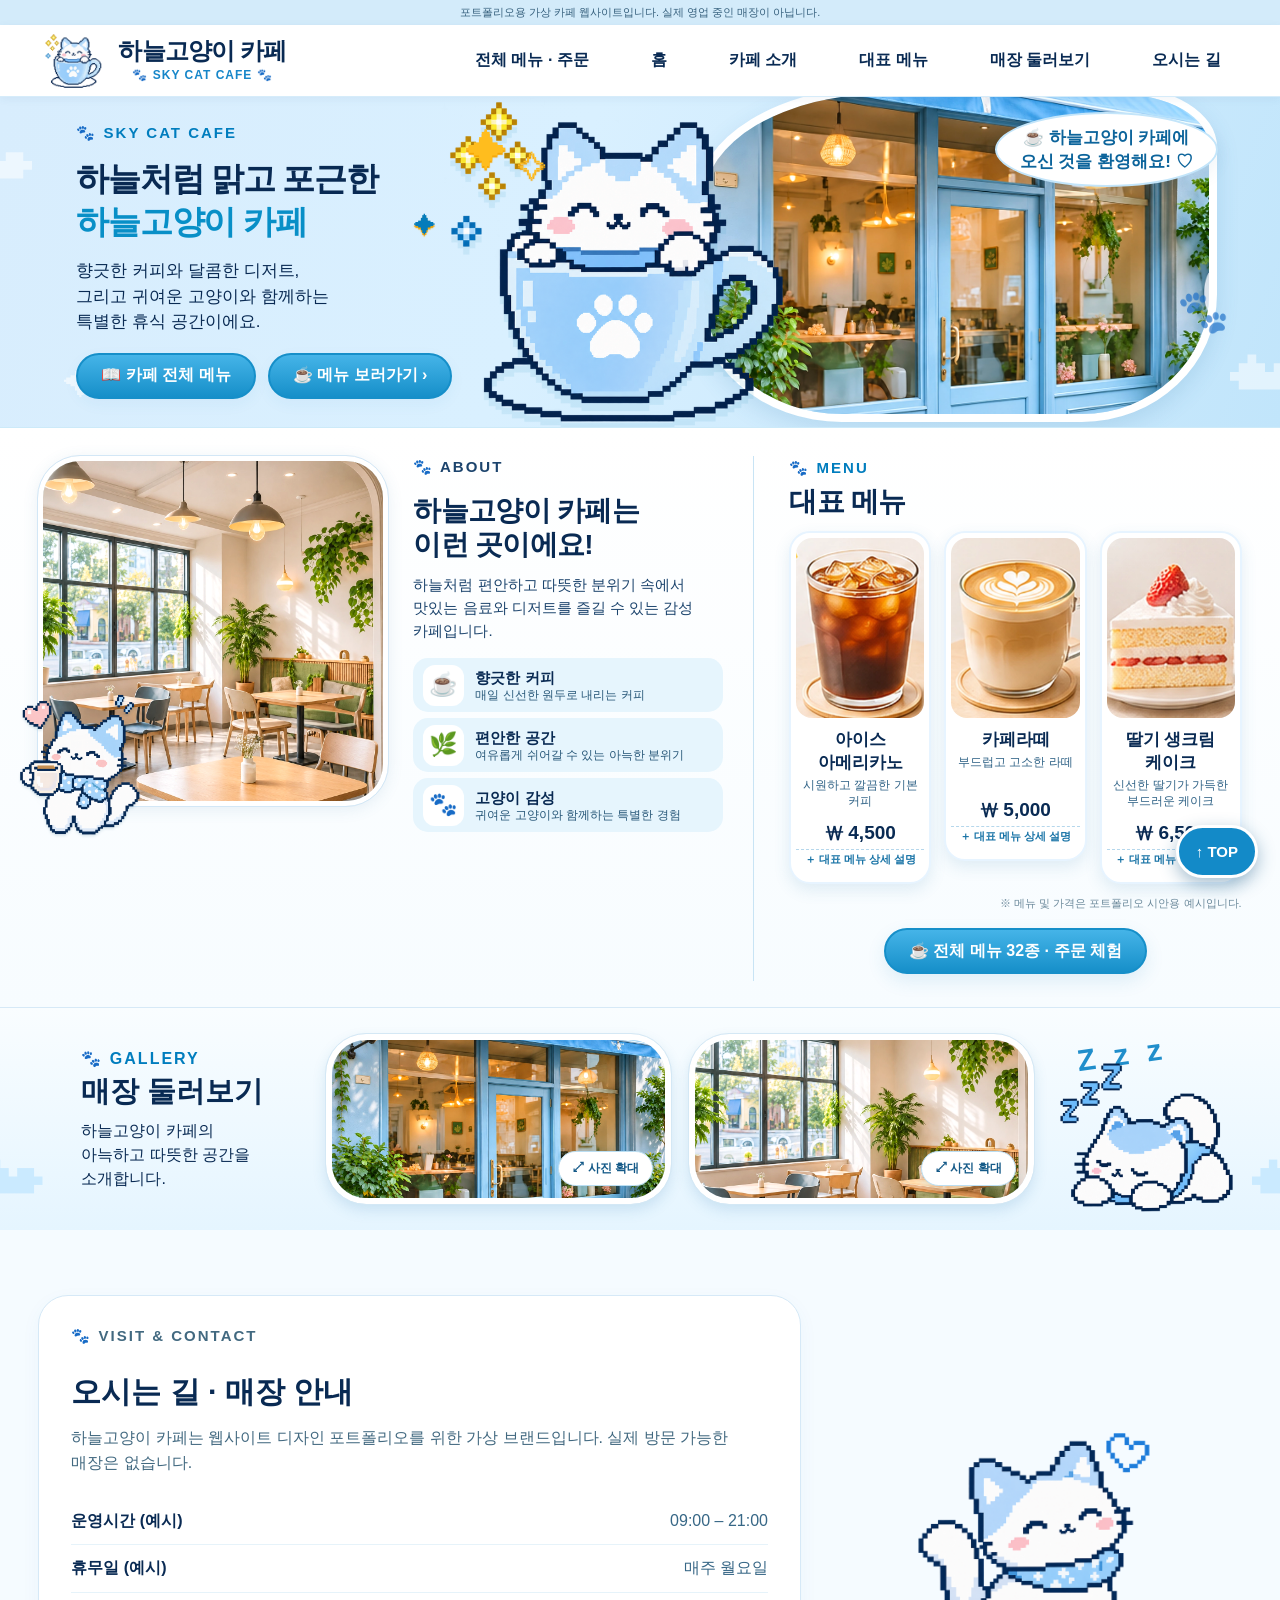
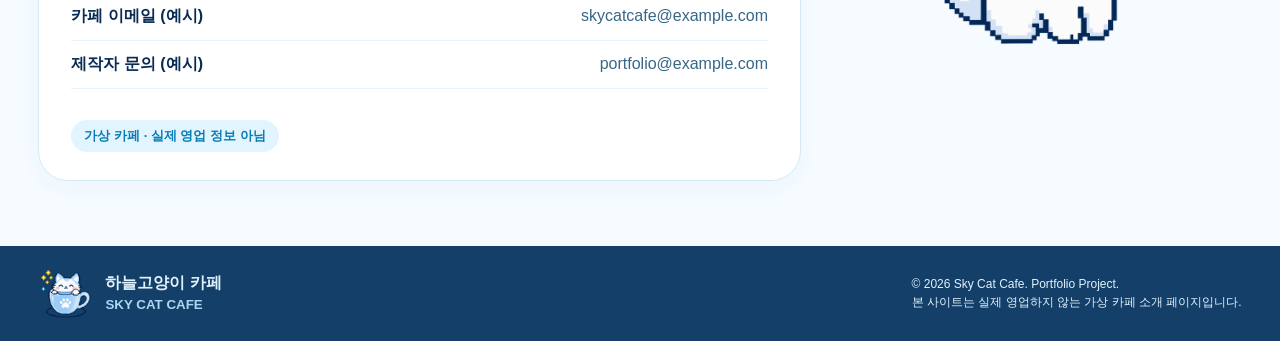
==== index.html @ 91de2e45 "SkyCatCafe" ====
<!doctype html>
<html lang="ko">
  <head>
    <meta charset="utf-8" />
    <meta content="width=device-width, initial-scale=1" name="viewport" />
    <meta
      content="하늘고양이 카페 — 커피와 디저트, 하늘처럼 포근한 휴식 공간. 포트폴리오용 가상 카페입니다."
      name="description"
    />
    <title>하늘고양이 카페 | 최종 과제 제출 · HTML/CSS 전용</title>
    <style>
      /* 한 파일 통합: HTML + CSS + 사진 + 제공된 고양이 이미지 / JavaScript 미사용 */
      :root {
        --navy: #092a53;
        --sky: #b9e4fa;
        --blue: #168bc8;
        --line: #d6ecfa;
        --pale: #eef9ff;
        --ink: #23465f;
      }

      * {
        box-sizing: border-box;
      }

      html {
        scroll-behavior: smooth;
        scroll-padding-top: 85px;
      }

      body {
        margin: 0;
        background: #f8fcff;
        color: var(--navy);
        font:
          16px/1.55 "Pretendard",
          "Apple SD Gothic Neo",
          "Malgun Gothic",
          Arial,
          sans-serif;
        word-break: keep-all;
      }

      a {
        color: inherit;
        text-decoration: none;
      }

      img {
        display: block;
        max-width: 100%;
      }

      button,
      summary,
      a {
        touch-action: manipulation;
      }

      a:focus-visible,
      summary:focus-visible {
        outline: 3px solid #007bb5;
        outline-offset: 3px;
      }

      .wrap {
        width: min(1370px, 94%);
        margin: auto;
      }

      .notice {
        background: #d3ebfa;
        padding: 4px 12px;
        font-size: 11px;
        color: #37617e;
        text-align: center;
      }

      header {
        height: 72px;
        background: #fff;
        position: sticky;
        top: 0;
        z-index: 20;
        box-shadow: 0 2px 8px #37688812;
        border-bottom: 1px solid var(--line);
      }

      .header-in {
        display: flex;
        align-items: center;
        justify-content: space-between;
        height: 100%;
        gap: 15px;
      }

      .brand {
        display: flex;
        align-items: center;
        gap: 10px;
        flex-shrink: 0;
      }

      .brand img {
        width: 70px;
        height: 62px;
        object-fit: contain;
        image-rendering: auto;
      }

      .brand b {
        display: block;
        font-size: 24px;
        letter-spacing: -0.8px;
        line-height: 1.2;
      }

      .brand small {
        display: block;
        color: #1686c9;
        font-size: 12px;
        font-weight: 800;
        letter-spacing: 1px;
        text-align: center;
      }

      nav.pc {
        display: flex;
        align-items: center;
        gap: 20px;
      }

      nav.pc a {
        border-radius: 30px;
        padding: 12px 21px;
        font-weight: 800;
        white-space: nowrap;
      }

      nav.pc a:hover,
      nav.pc a:focus-visible {
        background: #d2edfc;
        color: #086aab;
      }

      .mobile-nav {
        display: none;
      }

      /* 첫 화면: 원본 시안의 3단 구성 */
      .hero {
        position: relative;
        overflow: hidden;
        background: linear-gradient(
          110deg,
          #d8edfd 0%,
          #d9f0ff 43%,
          #c1e5fb 100%
        );
        min-height: 330px;
        border-bottom: 1px solid #cceaf9;
      }

      .hero::before,
      .hero::after {
        content: "☁";
        position: absolute;
        color: #fff8;
        font-size: 140px;
        pointer-events: none;
        line-height: 1;
      }

      .hero::before {
        left: -38px;
        top: 16px;
      }

      .hero::after {
        right: -20px;
        bottom: -37px;
      }

      .hero-in {
        position: relative;
        display: grid;
        grid-template-columns: 36% 21% 43%;
        align-items: center;
        height: 330px;
        z-index: 1;
      }

      .hero-intro {
        padding: 18px 0 22px 38px;
        z-index: 3;
      }

      .eyebrow,
      .section-kicker {
        margin: 0 0 10px;
        color: #007dbe;
        font-size: 15px;
        letter-spacing: 2px;
        font-weight: 900;
      }

      .hero h1 {
        font-size: clamp(30px, 2.6vw, 41px);
        line-height: 1.3;
        letter-spacing: -1.3px;
        margin: 12px 0 15px;
        font-weight: 900;
      }

      .hero h1 span {
        color: #088fc7;
      }

      .hero-desc {
        font-size: 17px;
        line-height: 1.5;
        margin: 0 0 15px;
      }

      .hero-buttons {
        display: flex;
        gap: 12px;
        flex-wrap: wrap;
        margin-top: 18px;
      }

      .pill {
        min-height: 46px;
        display: inline-flex;
        align-items: center;
        justify-content: center;
        border-radius: 28px;
        padding: 8px 23px;
        background: #fff;
        color: #0875b8;
        font-weight: 900;
        border: 2px solid #168bc8;
        box-shadow: 0 5px 15px #1e86ba0e;
      }

      .pill.filled {
        background: linear-gradient(#45b4e8, #168fc9);
        color: #fff;
        border-color: #168fc9;
      }

      .pill:hover {
        transform: translateY(-2px);
      }

      .hero-mascot {
        position: relative;
        height: 330px;
        z-index: 4;
        pointer-events: none;
      }

      .hero-mascot img {
        position: absolute;
        width: 370px;
        max-width: none;
        left: -42px;
        bottom: -20px;
        filter: drop-shadow(0 8px 0 #1586b518);
        image-rendering: auto;
      }

      .star {
        position: absolute;
        z-index: 5;
        color: #ffbd1e;
        font-size: 42px;
        text-shadow: 0 2px 1px #f6a500;
      }

      .s1 {
        top: 22px;
        left: -6px;
      }

      .s2 {
        top: 48px;
        left: 46px;
        font-size: 29px;
      }

      .s3 {
        top: 112px;
        left: -58px;
        color: #047cbb;
        font-size: 22px;
      }

      .hero-store {
        height: 330px;
        position: relative;
        z-index: 2;
        margin-right: 25px;
        min-width: 0;
      }

      .store-shape {
        position: absolute;
        inset: -11px 0 5px -28px;
        border: 8px solid #fff;
        border-radius: 36% 19% 26% 28% / 34% 18% 38% 38%;
        overflow: hidden;
        background: #cce9fa;
        box-shadow: 0 8px 22px #3679ad28;
      }

      .store-shape img {
        width: 100%;
        height: 100%;
        object-fit: cover;
        object-position: center 50%;
        filter: saturate(1.08) contrast(1.04);
      }

      .welcome-bubble {
        position: absolute;
        right: -1px;
        top: 15px;
        padding: 12px 23px;
        background: #fff;
        border: 2px solid #c3e5fa;
        border-radius: 50%;
        font-size: 17px;
        font-weight: 900;
        color: #0c649b;
        text-align: center;
        line-height: 1.38;
        box-shadow: 0 6px 18px #366c9f15;
      }

      .hero-paw {
        position: absolute;
        right: 4%;
        top: 55%;
        font-size: 42px;
        opacity: 0.65;
        color: #fff;
        z-index: 3;
      }

      .decor-sky {
        position: absolute;
        left: 5%;
        bottom: 17px;
        font-size: 35px;
        color: #fff9;
      }

      /* 소개/대표메뉴: 가로 3영역 */
      .intro-section {
        padding: 28px 0 26px;
        background: linear-gradient(#fff, #f7fcff);
      }

      .intro-grid {
        display: grid;
        grid-template-columns: minmax(0, 350px) minmax(0, 315px) minmax(0, 1fr);
        gap: 25px;
        align-items: start;
      }

      .photo-column {
        position: relative;
        min-width: 0;
      }

      .about-photo {
        height: 350px;
        border: 5px solid #fff;
        border-radius: 42px;
        box-shadow: 0 3px 16px #417fa51f;
        overflow: hidden;
        background: #deebee;
        outline: 1px solid #d3e7f6;
      }

      .about-photo img {
        width: 100%;
        height: 100%;
        object-fit: cover;
        object-position: center;
        filter: saturate(1.06) contrast(1.03);
      }

      .about-cat {
        position: absolute;
        bottom: -38px;
        left: -35px;
        width: 155px;
        filter: drop-shadow(0 2px 1px #0f5a7b20);
      }

      .about-copy {
        padding: 0 5px 0 0;
      }

      .section-kicker {
        margin: 0 0 6px;
      }

      .about-copy h2,
      .menu-area h2 {
        font-size: 28px;
        line-height: 1.22;
        margin: 0 0 12px;
        letter-spacing: -0.7px;
        font-weight: 900;
      }

      .about-copy > p {
        font-size: 15px;
        line-height: 1.53;
        margin: 0 0 15px;
        color: #1c446d;
      }

      .features {
        display: grid;
        gap: 6px;
      }

      .feature {
        min-height: 54px;
        background: #e6f5fd;
        border-radius: 15px;
        display: flex;
        gap: 11px;
        padding: 6px 10px;
        align-items: center;
      }

      .feature-ico {
        width: 41px;
        height: 41px;
        border-radius: 12px;
        background: white;
        display: grid;
        place-items: center;
        font-size: 23px;
        flex: none;
      }

      .feature strong {
        display: block;
        font-size: 15px;
        line-height: 1.32;
      }

      .feature small {
        display: block;
        font-size: 12px;
        color: #275778;
        line-height: 1.25;
      }

      .menu-area {
        padding-left: 35px;
        border-left: 1px solid #c8e4f5;
        min-width: 0;
      }

      .menu-area h2 {
        margin-bottom: 12px;
      }

      .menu-grid {
        display: grid;
        grid-template-columns: repeat(3, minmax(0, 1fr));
        gap: 13px;
        align-items: start;
      }

      .menu-card {
        min-width: 0;
        background: #fff;
        border: 2px solid #e7f4ff;
        border-radius: 21px;
        padding: 5px 5px 13px;
        text-align: center;
        box-shadow: 0 6px 16px #3984b023;
      }

      .menu-card .food {
        height: 180px;
        border-radius: 16px;
        overflow: hidden;
        background: #f2e8e1;
      }

      .menu-card .food img {
        width: 100%;
        height: 100%;
        object-fit: cover;
        object-position: center;
      }

      .menu-card h3 {
        font-size: 17px;
        margin: 11px 0 3px;
        line-height: 1.35;
        font-weight: 900;
      }

      .menu-card p {
        font-size: 12px;
        color: #2f6286;
        margin: 0;
        min-height: 35px;
        line-height: 1.3;
      }

      .menu-card strong {
        display: block;
        font-size: 19px;
        margin-top: 5px;
      }

      .menu-card:hover {
        transform: translateY(-3px);
      }

      .menu-note {
        font-size: 11px;
        color: #6b899b;
        margin: 11px 0 0;
        text-align: right;
      }

      /* 갤러리 */
      .gallery {
        position: relative;
        overflow: hidden;
        padding: 24px 0 24px;
        border-top: 1px solid #d6e9f7;
        background: linear-gradient(#f9fdff, #e5f5ff);
      }

      .gallery:before,
      .gallery:after {
        content: "☁";
        font-size: 135px;
        position: absolute;
        color: #caeaff;
        bottom: -72px;
        pointer-events: none;
      }

      .gallery:before {
        left: -25px;
      }

      .gallery:after {
        right: -40px;
      }

      .gallery-grid {
        position: relative;
        z-index: 1;
        display: grid;
        grid-template-columns: 270px 1fr 1fr 190px;
        gap: 18px;
        align-items: center;
      }

      .gallery-intro {
        padding-left: 43px;
      }

      .gallery-intro h2 {
        font-size: 29px;
        margin: 2px 0 8px;
        line-height: 1.3;
      }

      .gallery-intro p {
        font-size: 16px;
        line-height: 1.5;
        margin: 0;
      }

      .gallery-frame {
        height: 170px;
        border-radius: 40px;
        overflow: hidden;
        border: 6px solid #fff;
        outline: 1px solid #d4e8f5;
        box-shadow: 0 6px 14px #327eaf2b;
        background: #d8edf9;
      }

      .gallery-frame img {
        width: 100%;
        height: 100%;
        object-fit: cover;
        object-position: center;
        filter: saturate(1.07) contrast(1.02);
      }

      .gallery-sleep {
        height: 174px;
        position: relative;
      }

      .gallery-sleep img {
        width: 190px;
        position: absolute;
        bottom: -23px;
        left: 0;
      }

      .gallery-sleep .z {
        position: absolute;
        top: 0;
        left: 25px;
        font-size: 30px;
        font-weight: 900;
        letter-spacing: 5px;
        color: #208ecb;
        transform: rotate(-8deg);
      }

      /* 방문 안내는 스크롤 하단에 유지 */
      .visit {
        padding: 65px 0;
        background: #f5fbff;
      }

      .visit h2 {
        font-size: 30px;
        margin: 0 0 10px;
      }

      .visit-grid {
        display: grid;
        grid-template-columns: 1.3fr 0.7fr;
        gap: 30px;
        align-items: center;
      }

      .visit-card {
        background: #fff;
        border: 1px solid #d6e9f7;
        border-radius: 30px;
        padding: 28px 32px;
        box-shadow: 0 6px 20px #297ab10b;
      }

      .visit-card > p {
        margin: 0 0 22px;
        color: #426980;
      }

      .visit-details {
        display: grid;
        gap: 0;
      }

      .visit-details div {
        display: flex;
        justify-content: space-between;
        flex-wrap: wrap;
        gap: 8px;
        padding: 11px 0;
        border-bottom: 1px solid #e6f3fa;
      }

      .visit-details dt {
        font-weight: 800;
      }

      .visit-details dd {
        margin: 0;
        color: #376786;
        overflow-wrap: anywhere;
      }

      .visit-cat {
        width: min(100%, 255px);
        margin: auto;
        display: block;
      }

      .virtual {
        display: inline-block;
        border-radius: 999px;
        padding: 6px 13px;
        background: #e2f4fe;
        color: #087db5;
        font-size: 13px;
        font-weight: 900;
        margin-top: 15px;
      }

      footer {
        background: #143f69;
        color: #e1f2fc;
        padding: 20px 0;
      }

      .footer-in {
        display: flex;
        align-items: center;
        justify-content: space-between;
        gap: 20px;
        flex-wrap: wrap;
      }

      .footer-brand {
        display: flex;
        align-items: center;
        gap: 12px;
        font-weight: 900;
      }

      .footer-brand img {
        width: 55px;
      }

      .footer-brand small {
        display: block;
        font-weight: 600;
        color: #a8d9f1;
      }

      .footer-text {
        font-size: 12px;
        line-height: 1.5;
      }

      @media (max-width: 1250px) {
        nav.pc {
          gap: 2px;
        }
        nav.pc a {
          padding: 10px 12px;
          font-size: 14px;
        }
        .hero-intro {
          padding-left: 10px;
        }
        .intro-grid {
          grid-template-columns: minmax(0, 29%) minmax(0, 25%) minmax(0, 1fr);
          gap: 18px;
        }
        .menu-area {
          padding-left: 18px;
        }
        .menu-card .food {
          height: 155px;
        }
        .menu-card h3 {
          font-size: 15px;
        }
        .gallery-grid {
          grid-template-columns: 220px 1fr 1fr 150px;
          gap: 12px;
        }
        .gallery-intro {
          padding-left: 10px;
        }
        .gallery-sleep img {
          width: 165px;
        }
      }

      @media (max-width: 960px) {
        .hero-in {
          grid-template-columns: 42% 24% 34%;
        }
        .hero-mascot img {
          left: -55px;
          width: 310px;
        }
        .hero-store {
          margin-right: 0;
        }
        .welcome-bubble {
          font-size: 13px;
          padding: 10px 15px;
        }
        .hero h1 {
          font-size: 30px;
        }
        .hero-desc {
          font-size: 15px;
        }
        .intro-grid {
          grid-template-columns: 42% 1fr;
          row-gap: 25px;
        }
        .about-photo {
          height: 350px;
        }
        .menu-area {
          grid-column: 1/-1;
          border-left: 0;
          border-top: 1px solid #d7eafa;
          padding: 21px 0 0;
        }
        .menu-card .food {
          height: 190px;
        }
        .gallery-grid {
          grid-template-columns: 1fr 1fr;
        }
        .gallery-intro {
          grid-column: 1/-1;
        }
        .gallery-sleep {
          grid-column: 1/-1;
          height: 95px;
        }
        .gallery-sleep img {
          width: 135px;
          right: 20px;
          left: auto;
          bottom: -18px;
        }
        .gallery-sleep .z {
          right: 155px;
          left: auto;
        }
      }

      @media (max-width: 710px) {
        html {
          scroll-padding-top: 78px;
        }
        .wrap {
          width: 91%;
        }
        header {
          height: 69px;
        }
        .brand img {
          width: 50px;
          height: 50px;
        }
        .brand b {
          font-size: 17px;
        }
        .brand small {
          font-size: 10px;
        }
        nav.pc {
          display: none;
        }
        .mobile-nav {
          position: relative;
          display: block;
        }
        .mobile-nav summary {
          cursor: pointer;
          list-style: none;
          color: var(--navy);
          background: #e1f3fd;
          border: 1px solid var(--line);
          border-radius: 13px;
          padding: 8px 13px;
          font-weight: 900;
        }
        .mobile-nav summary::-webkit-details-marker {
          display: none;
        }
        .mobile-nav nav {
          position: absolute;
          right: 0;
          top: calc(100% + 8px);
          display: grid;
          gap: 3px;
          width: 195px;
          padding: 9px;
          background: #fff;
          border: 1px solid var(--line);
          border-radius: 15px;
          box-shadow: 0 10px 22px #2771a033;
        }
        .mobile-nav nav a {
          padding: 10px;
          font-weight: 800;
          border-radius: 10px;
        }
        .mobile-nav nav a:hover {
          background: #eef8ff;
        }
        .hero {
          min-height: 0;
        }
        .hero-in {
          height: auto;
          display: flex;
          flex-direction: column;
          gap: 0;
          padding-top: 20px;
          padding-bottom: 28px;
        }
        .hero-intro {
          text-align: center;
          padding: 8px 0;
        }
        .hero h1 {
          font-size: clamp(28px, 7.5vw, 38px);
        }
        .hero-desc {
          font-size: 16px;
        }
        .hero-buttons {
          justify-content: center;
        }
        .hero-mascot {
          height: 260px;
          width: 100%;
          z-index: 4;
        }
        .hero-mascot img {
          width: 270px;
          max-width: 76%;
          left: 50%;
          bottom: -17px;
          transform: translateX(-50%);
        }
        .star.s1 {
          left: 13%;
          top: 30px;
        }
        .star.s2 {
          left: 22%;
        }
        .star.s3 {
          left: 78%;
        }
        .hero-store {
          width: 100%;
          height: 265px;
          margin: 0;
        }
        .store-shape {
          inset: 0;
          border-radius: 38px;
        }
        .welcome-bubble {
          top: 8px;
          right: 10px;
          font-size: 13px;
        }
        .intro-section {
          padding: 35px 0;
        }
        .intro-grid {
          display: flex;
          flex-direction: column;
          gap: 28px;
        }
        .photo-column,
        .about-copy,
        .menu-area {
          width: 100%;
        }
        .about-photo {
          height: 300px;
        }
        .about-cat {
          width: 130px;
          bottom: -34px;
          left: -25px;
        }
        .about-copy {
          padding: 20px 0 0;
        }
        .menu-area {
          border-top: 1px solid #cfe9f7;
          padding-top: 27px;
        }
        .menu-grid {
          gap: 12px;
        }
        .menu-card .food {
          height: 160px;
        }
        .menu-card h3 {
          font-size: 14px;
        }
        .menu-card p {
          font-size: 11px;
          min-height: 42px;
        }
        .menu-card strong {
          font-size: 15px;
        }
        .gallery-grid {
          grid-template-columns: 1fr;
        }
        .gallery-intro {
          grid-column: 1;
          padding: 0;
        }
        .gallery-frame {
          height: 225px;
        }
        .gallery-sleep {
          grid-column: 1;
        }
        .visit {
          padding: 45px 0;
        }
        .visit-grid {
          grid-template-columns: 1fr;
        }
        .visit-cat {
          width: 160px;
        }
        .footer-in {
          justify-content: center;
          text-align: center;
        }
      }

      @media (max-width: 450px) {
        .hero-buttons {
          gap: 9px;
        }
        .pill {
          padding: 8px 14px;
          font-size: 14px;
        }
        .hero-mascot {
          height: 230px;
        }
        .hero-mascot img {
          width: 240px;
        }
        .menu-grid {
          grid-template-columns: 1fr;
        }
        .menu-card {
          padding: 7px 7px 13px;
        }
        .menu-card .food {
          height: 225px;
        }
        .menu-card h3 {
          font-size: 18px;
        }
        .menu-card p {
          font-size: 13px;
          min-height: 0;
        }
        .menu-card strong {
          font-size: 19px;
        }
        .gallery-frame {
          height: 215px;
        }
        .visit-card {
          padding: 23px 20px;
        }
      }

      @media (prefers-reduced-motion: reduce) {
        html {
          scroll-behavior: auto;
        }
        * {
          transition: none !important;
        }
      }

      /* ================ SKY CAT ORDER EXPERIENCES ================ */
      :root {
        --order-navy: #0e325e;
        --order-blue: #188cd0;
        --order-sky: #d6efff;
      }

      .order-entry {
        display: flex;
        justify-content: center;
        padding: 16px 0 7px;
      }

      .order-entry a {
        box-shadow: 0 7px 18px #2484bc20;
      }

      .order-section {
        padding: 65px 0 80px;
        background: linear-gradient(
          175deg,
          #e5f6ff 0%,
          #f7fcff 70%,
          #e3f4ff 100%
        );
        position: relative;
        overflow: hidden;
      }

      .order-section::before,
      .order-section::after {
        content: "☁";
        position: absolute;
        font-size: 180px;
        color: #fff8;
        pointer-events: none;
      }

      .order-section::before {
        left: -65px;
        top: 10px;
      }

      .order-section::after {
        right: -40px;
        bottom: -75px;
      }

      .order-board {
        max-width: 1110px;
        margin: auto;
        background: linear-gradient(
          180deg,
          #bde7ff 0%,
          #e9f8ff 20%,
          #f6fcff 82%,
          #c0ebff 100%
        );
        border: 6px solid #fff;
        outline: 5px solid #369bcf;
        border-radius: 40px 40px 26px 26px;
        box-shadow: 0 20px 52px #247eaa34;
        position: relative;
        z-index: 1;
        padding: 0 26px 32px;
      }

      .order-roof {
        min-height: 142px;
        margin: 0 -24px;
        background: linear-gradient(180deg, #72c3f3, #1588c9);
        border-radius: 34px 34px 12px 12px;
        color: #fff;
        position: relative;
        display: flex;
        align-items: center;
        justify-content: center;
        gap: 24px;
        text-align: center;
        padding: 17px 130px 20px;
        box-shadow: inset 0 -6px 0 #e7f6ff;
      }

      .order-roof img {
        position: absolute;
        right: 33px;
        bottom: -7px;
        width: 135px;
        height: 135px;
        object-fit: contain;
        filter: drop-shadow(0 3px 1px #197bad50);
      }

      .order-roof .roof-badge {
        font-size: 48px;
        color: #ffecb0;
      }

      .order-roof h2 {
        font-weight: 1000;
        font-size: clamp(27px, 4vw, 46px);
        line-height: 1.1;
        color: white;
        letter-spacing: -1px;
        text-shadow: 0 4px #075b96;
        white-space: nowrap;
        margin: 3px 0;
      }

      .order-roof p {
        font-size: 13px;
        font-weight: 900;
        letter-spacing: 3px;
        margin: 0;
      }

      .order-awning {
        height: 34px;
        margin: 0 -24px;
        background: repeating-linear-gradient(
          90deg,
          #fff 0 58px,
          #53b8ed 58px 116px
        );
        border-bottom: 5px solid #1888c6;
        border-radius: 0 0 16px 16px;
      }

      .order-title {
        text-align: center;
        margin: 21px auto 18px;
        width: max-content;
        max-width: 100%;
        padding: 6px 36px;
        border-radius: 999px;
        border: 4px solid #2d96cf;
        background: #fff;
        box-shadow: 0 5px 0 #8fcdf0;
      }

      .order-title strong {
        display: block;
        color: #082c56;
        font-size: 37px;
        line-height: 1.1;
        letter-spacing: -1px;
      }

      .order-title span {
        color: #146ca6;
        font-size: 14px;
        letter-spacing: 4px;
        font-weight: 900;
      }

      .order-tip {
        text-align: center;
        color: #315b78;
        font-size: 13px;
        margin: 2px auto 16px;
        max-width: 760px;
      }

      .order-cats {
        display: grid;
        grid-template-columns: repeat(2, minmax(0, 1fr));
        gap: 14px;
      }

      .order-category {
        border: 3px solid #238bc6;
        background: #fbfdff;
        border-radius: 24px;
        padding: 15px 15px 15px 12px;
        box-shadow: 0 5px 0 #93d0ef;
        min-width: 0;
      }

      .order-category h3 {
        margin: 0 0 10px;
        display: flex;
        align-items: center;
        gap: 8px;
        font-size: 22px;
        color: #112f57;
        line-height: 1.3;
        border-bottom: 2px dashed #91cef1;
        padding-bottom: 8px;
        white-space: nowrap;
      }

      .order-category h3 small {
        font-size: 11px;
        letter-spacing: 0.6px;
        color: #297ca9;
      }

      .order-category h3 .order-category-emoji {
        font-size: 25px;
      }

      .order-cat-content {
        display: grid;
        grid-template-columns: 90px minmax(0, 1fr);
        gap: 9px;
        align-items: center;
      }

      .order-category-art {
        width: 83px;
        height: 83px;
        border-radius: 20px;
        object-fit: contain;
        align-self: center;
      }

      .order-items {
        display: grid;
        gap: 5px;
        min-width: 0;
      }

      .order-item {
        position: relative;
        display: grid;
        grid-template-columns: minmax(0, 1fr) 87px 27px 61px;
        align-items: center;
        gap: 5px;
        border: 1px solid transparent;
        border-radius: 10px;
        min-height: 35px;
        padding: 3px 3px 3px 5px;
        transition: background 0.15s;
      }

      .order-item:has(.order-check:checked) {
        background: #dcf2ff;
        border-color: #91cdf1;
      }

      .order-item .order-name {
        min-width: 0;
        color: #123359;
        font-weight: 800;
        font-size: 13px;
        line-height: 1.28;
        overflow-wrap: anywhere;
      }

      .order-item .order-name::before {
        content: "🐾";
        font-size: 12px;
        margin-right: 4px;
      }

      .order-item .order-price {
        text-align: right;
        color: #123359;
        font-size: 13px;
        white-space: nowrap;
        font-weight: 900;
      }

      .order-check {
        width: 22px;
        height: 22px;
        accent-color: #128cce;
        margin: 0;
        cursor: pointer;
      }

      .order-quantity {
        width: 57px;
        min-width: 0;
        padding: 5px 1px;
        border: 1px solid #8dc4e4;
        background: #fff;
        color: #173b61;
        text-align: center;
        border-radius: 8px;
        font-family: inherit;
        font-size: 12px;
        line-height: 1.2;
        font-weight: 700;
      }

      .order-item .order-quantity {
        font-family: inherit;
        font-weight: 800;
      }

      .order-quantity-label {
        color: #245d83;
        font-size: 11px;
        text-align: center;
        font-weight: 700;
      }

      .order-best {
        margin: 23px 5px 12px;
        padding: 15px;
        border: 4px solid #a0d4f5;
        border-radius: 23px;
        background: #e7f6ff;
        text-align: center;
      }

      .order-best strong {
        display: block;
        width: max-content;
        max-width: 100%;
        margin: -32px auto 12px;
        padding: 8px 30px;
        background: #197dbd;
        color: white;
        transform: rotate(-2deg);
        border-radius: 14px;
        font-size: 25px;
        box-shadow: 0 4px #a8d4ed;
      }

      .order-best-picks {
        display: grid;
        grid-template-columns: repeat(3, minmax(0, 1fr));
        gap: 15px;
      }

      .order-best-picks div {
        display: flex;
        flex-direction: column;
        align-items: center;
        color: #083662;
        font-weight: 900;
        gap: 4px;
      }

      .order-best-picks img {
        width: 94px;
        height: 76px;
        object-fit: contain;
        border-radius: 14px;
      }

      .order-best-picks span {
        font-size: 13px;
      }

      .order-bottom {
        display: flex;
        align-items: center;
        justify-content: space-between;
        gap: 12px;
        flex-wrap: wrap;
        padding: 6px 4px;
      }

      .order-note {
        font-size: 12px;
        color: #2f688d;
        margin: 0;
      }

      .order-action {
        border: 0;
        border-radius: 100px;
        background: linear-gradient(#43b5ee, #1378bd);
        color: #fff;
        box-shadow: 0 6px #08699c;
        display: inline-flex;
        align-items: center;
        justify-content: center;
        gap: 9px;
        padding: 12px 25px;
        font-family: inherit;
        font-size: 19px;
        line-height: 1.3;
        font-weight: 900;
        cursor: pointer;
        text-decoration: none;
      }

      .order-action:hover {
        filter: brightness(1.04);
      }

      /* Modelled after the supplied blue bordered payment panel, controls are real input elements */
      .order-overlay {
        display: none;
        position: fixed;
        inset: 0;
        z-index: 300;
        background: #082b548c;
        overflow-y: auto;
        padding: 22px 13px;
        align-items: flex-start;
        justify-content: center;
      }

      .order-overlay:target {
        display: flex;
      }

      .order-overlay .order-payment {
        position: relative;
        width: min(760px, 100%);
        border: 6px solid white;
        outline: 4px solid #5da9d8;
        border-radius: 40px;
        background: linear-gradient(170deg, #c8ebff, #f8fcff 36%, #c7eafc 100%);
        box-shadow: 0 28px 72px #001b4065;
        padding: 22px 25px 30px;
        margin: 6px auto 24px;
        color: #12345b;
      }

      .order-payment-roof {
        background: linear-gradient(#509bcf, #7bbfeb);
        border-radius: 25px 25px 8px 8px;
        margin: -16px -19px 12px;
        padding: 13px 60px 18px;
        text-align: center;
        color: #fff;
        font-weight: 900;
        font-size: 27px;
        letter-spacing: 2px;
      }

      .order-payment-roof small {
        display: block;
        font-size: 12px;
        letter-spacing: 2px;
      }

      .order-close {
        position: absolute;
        right: 19px;
        top: 16px;
        width: 43px;
        height: 43px;
        display: grid;
        place-items: center;
        background: white;
        border: 3px solid #2a70a3;
        border-radius: 50%;
        font-size: 27px;
        font-weight: 900;
        color: #183c6a;
        z-index: 1;
      }

      .order-payment-head {
        text-align: center;
        min-height: 123px;
        display: grid;
        place-items: center;
        gap: 2px;
        position: relative;
      }

      .order-payment-head h2 {
        font-size: 42px;
        margin: 3px 0 0;
        font-weight: 1000;
      }

      .order-payment-head p {
        display: inline-block;
        margin: 0;
        padding: 3px 25px;
        background: #329ce0;
        color: #fff;
        border-radius: 40px;
        font-weight: 900;
      }

      .order-payment-head img {
        position: absolute;
        right: 2%;
        top: -26px;
        width: 140px;
        max-width: 22%;
        filter: drop-shadow(0 2px #abc9e0);
      }

      .order-payment-box {
        background: #fffdfd;
        border: 3px solid #69a9d6;
        border-radius: 22px;
        padding: 12px;
        margin-top: 13px;
      }

      .order-payment-box h3 {
        background: linear-gradient(90deg, #c8e7fa, #9bcef0);
        border-radius: 14px;
        font-size: 19px;
        margin: 0 0 10px;
        padding: 8px 13px;
        color: #0b3056;
      }

      .order-cart-lines {
        min-height: 165px;
        display: grid;
        gap: 8px;
        align-content: start;
      }

      .order-cart-row {
        display: flex;
        align-items: center;
        gap: 10px;
        border-bottom: 1px solid #d9eafa;
        padding: 8px 3px;
        min-height: 54px;
      }

      .order-cart-row img {
        width: 50px;
        height: 49px;
        border-radius: 11px;
        object-fit: cover;
        background: #e2f6ff;
        flex: 0 0 50px;
      }

      .order-cart-row .order-cart-name {
        font-size: 14px;
        font-weight: 800;
        flex: 1;
      }

      .order-cart-row .order-cart-amount {
        font-size: 14px;
        white-space: nowrap;
        font-weight: 900;
        color: #0a4e82;
      }

      .order-cart-row .order-cart-qty {
        font-size: 12px;
        white-space: nowrap;
        color: #4a7392;
      }

      .order-cart-empty {
        margin: 35px auto;
        color: #6c94ab;
        font-weight: 700;
        text-align: center;
        font-size: 14px;
      }

      .order-summary {
        margin-top: 12px;
        display: grid;
        gap: 8px;
        background: #e3f4ff;
        border-radius: 14px;
        padding: 12px 15px;
      }

      .order-summary-row {
        display: flex;
        gap: 12px;
        justify-content: space-between;
        align-items: center;
        font-size: 14px;
        color: #245578;
      }

      .order-summary-row span:last-child {
        font-weight: 900;
        color: #15395c;
      }

      .order-summary-row.total {
        border-top: 1px solid #b6daef;
        padding-top: 8px;
        color: #0c345e;
        font-size: 19px;
        font-weight: 900;
      }

      .order-summary-row.total span:last-child {
        font-size: 24px;
        color: #086caf;
      }

      .order-fields {
        display: grid;
        gap: 10px;
      }

      .order-field {
        display: grid;
        grid-template-columns: 95px 1fr;
        gap: 10px;
        align-items: center;
      }

      .order-field label {
        font-weight: 800;
        font-size: 15px;
      }

      .order-field .req {
        color: #d83039;
      }

      .order-field input {
        min-width: 0;
        width: 100%;
        padding: 10px 13px;
        border: 2px solid #b1c6db;
        border-radius: 12px;
        background: #fcfeff;
        color: #113456;
        font-size: 15px;
        font-family: inherit;
      }

      .order-field input:focus {
        outline: 2px solid #5cb7ea;
        outline-offset: 1px;
      }

      .order-option-group {
        display: flex;
        flex-wrap: wrap;
        gap: 10px;
      }

      .order-option-group label {
        min-width: 110px;
        flex: 1;
        display: flex;
        align-items: center;
        justify-content: center;
        gap: 10px;
        padding: 11px;
        border: 2px solid #b8c7d6;
        background: #fbfdff;
        border-radius: 12px;
        cursor: pointer;
        font-weight: 900;
        font-size: 18px;
      }

      .order-option-group label:has(input:checked) {
        background: #d8efff;
        border-color: #1986c5;
      }

      .order-option-group input {
        accent-color: #168bc8;
        width: 19px;
        height: 19px;
        margin: 0;
      }

      .order-shipping-choice {
        display: flex;
        gap: 12px;
        align-items: center;
        margin: 0 0 10px;
        flex-wrap: wrap;
      }

      .order-shipping-choice strong {
        font-size: 13px;
        color: #1a4b74;
      }

      .order-shipping-choice label {
        display: inline-flex;
        align-items: center;
        gap: 5px;
        border: 1px solid #c9e4f6;
        background: white;
        border-radius: 10px;
        padding: 6px 10px;
        font-size: 13px;
        font-weight: 800;
        cursor: pointer;
      }

      .order-shipping-choice label:has(input:checked) {
        border-color: #1986c5;
        background: #daf1ff;
      }

      .order-shipping-choice input {
        accent-color: #158acd;
      }

      .order-payment-actions {
        display: flex;
        justify-content: center;
        align-items: center;
        gap: 12px;
        margin-top: 18px;
        flex-wrap: wrap;
      }

      .order-payment-actions .order-action {
        min-width: 230px;
      }

      .order-muted-button {
        border: 2px solid #5794bc;
        border-radius: 19px;
        background: #fff;
        color: #155786;
        padding: 11px 24px;
        font-size: 16px;
        font-weight: 900;
      }

      .order-privacy {
        text-align: center;
        font-size: 12px;
        color: #48758e;
        margin: 12px 0 0;
      }

      .order-demo-tag {
        background: #e4f5ff;
        color: #2a658f;
        border: 1px solid #b9def2;
        padding: 9px 12px;
        margin-top: 12px;
        border-radius: 12px;
        font-size: 12px;
      }

      .order-live-label {
        font-size: 13px;
        font-weight: 700;
        color: #0c6eab;
      }

      .order-complete {
        display: none;
        border: 3px solid #9dc7e3;
        background: #fff;
        border-radius: 20px;
        padding: 25px;
        text-align: center;
        position: relative;
        box-shadow: 0 10px 20px #26699e16;
      }

      .order-complete h3 {
        font-size: 23px;
        margin: 0 0 6px;
      }

      .order-complete p {
        font-size: 14px;
        line-height: 1.5;
        color: #466f8c;
      }

      .order-complete button {
        margin-top: 10px;
      }

      @media (max-width: 900px) {
        .order-board {
          width: 96%;
          padding: 0 15px 22px;
        }
        .order-cats {
          gap: 10px;
        }
        .order-cat-content {
          grid-template-columns: 67px 1fr;
        }
        .order-category-art {
          width: 63px;
          height: 63px;
        }
        .order-category {
          padding: 10px 6px;
        }
        .order-category h3 {
          font-size: 17px;
        }
        .order-item {
          grid-template-columns: minmax(0, 1fr) 64px 23px 49px;
          gap: 3px;
        }
        .order-item .order-name {
          font-size: 11px;
        }
        .order-item .order-price {
          font-size: 11px;
        }
        .order-quantity {
          width: 46px;
          font-size: 11px;
        }
        .order-roof {
          padding: 12px 120px 18px 18px;
        }
      }

      @media (max-width: 710px) {
        .order-section {
          padding: 35px 0 55px;
        }
        .order-board {
          width: 96%;
          border-width: 4px;
          outline-width: 2px;
          border-radius: 26px;
          padding: 0 10px 20px;
        }
        .order-roof {
          min-height: 110px;
          margin: 0 -8px;
          padding: 10px 87px 10px 10px;
          border-radius: 19px 19px 8px 8px;
        }
        .order-roof h2 {
          font-size: clamp(19px, 6vw, 31px);
        }
        .order-roof img {
          right: 1px;
          width: 100px;
          height: 105px;
        }
        .order-awning {
          margin: 0 -8px;
          height: 24px;
          background: repeating-linear-gradient(
            90deg,
            #fff 0 25px,
            #53b8ed 25px 50px
          );
        }
        .order-title {
          margin: 16px auto 15px;
          padding: 7px 18px;
        }
        .order-title strong {
          font-size: 27px;
        }
        .order-cats {
          grid-template-columns: 1fr;
        }
        .order-category {
          padding: 12px;
        }
        .order-category h3 {
          font-size: 20px;
        }
        .order-cat-content {
          grid-template-columns: 76px 1fr;
        }
        .order-category-art {
          width: 73px;
          height: 73px;
        }
        .order-item {
          grid-template-columns: minmax(0, 1fr) 75px 28px 54px;
          gap: 4px;
        }
        .order-item .order-name {
          font-size: 13px;
        }
        .order-item .order-price {
          font-size: 12px;
        }
        .order-quantity {
          width: 52px;
          font-size: 12px;
        }
        .order-best-picks {
          gap: 4px;
        }
        .order-best-picks img {
          width: 70px;
          height: 65px;
        }
        .order-best-picks span {
          font-size: 10px;
        }
        .order-best strong {
          font-size: 19px;
        }
        .order-bottom {
          justify-content: center;
        }
        .order-overlay {
          padding: 9px 7px;
        }
        .order-overlay .order-payment {
          width: 100%;
          padding: 12px 10px 23px;
          border-radius: 25px;
          outline-width: 2px;
        }
        .order-payment-roof {
          font-size: 20px;
          margin: -8px -4px 5px;
          padding: 11px 55px 14px 12px;
        }
        .order-close {
          top: 15px;
          right: 18px;
          width: 35px;
          height: 35px;
          font-size: 21px;
        }
        .order-payment-head h2 {
          font-size: 33px;
        }
        .order-payment-head img {
          width: 100px;
        }
        .order-payment-box {
          padding: 8px;
          border-width: 2px;
        }
        .order-payment-box h3 {
          font-size: 16px;
        }
        .order-field {
          grid-template-columns: 68px 1fr;
          gap: 5px;
        }
        .order-field label {
          font-size: 13px;
        }
        .order-field input {
          font-size: 14px;
        }
        .order-option-group label {
          font-size: 15px;
        }
        .order-cart-row {
          gap: 6px;
        }
        .order-cart-row img {
          width: 40px;
          height: 40px;
          flex-basis: 40px;
        }
        .order-cart-row .order-cart-name {
          font-size: 12px;
        }
        .order-cart-row .order-cart-amount {
          font-size: 12px;
        }
      }

      @media (max-width: 420px) {
        .order-category {
          padding: 9px 7px;
        }
        .order-cat-content {
          grid-template-columns: 53px 1fr;
          gap: 5px;
        }
        .order-category-art {
          width: 51px;
          height: 51px;
        }
        .order-item {
          grid-template-columns: minmax(0, 1fr) 59px 23px 43px;
          gap: 2px;
          padding: 2px;
        }
        .order-item .order-name {
          font-size: 11px;
        }
        .order-item .order-price {
          font-size: 11px;
        }
        .order-item .order-name::before {
          font-size: 9px;
          margin-right: 2px;
        }
        .order-check {
          width: 19px;
          height: 19px;
        }
        .order-quantity {
          width: 40px;
          padding: 3px 0;
          font-size: 11px;
        }
        .order-category h3 {
          font-size: 17px;
        }
        .order-category h3 small {
          font-size: 10px;
        }
        .order-summary-row.total span:last-child {
          font-size: 21px;
        }
      }

      /* A plan: pure HTML/CSS, fixed-choice quantities 1..5 and dynamic CSS counter arithmetic. */
      main {
        counter-reset: orderPrice orderTotal orderUnits;
      }

      .order-cart-row.is-a {
        display: none;
      }

      body:has(.order-check:checked) .order-cart-empty {
        display: none;
      }

      .order-cart-row.is-a .order-cart-qty::after {
        content: "1개";
      }

      .order-cart-row.is-a .order-cart-amount::after {
        content: "0원";
      }

      .order-summary-row .sum-products::after {
        content: counter(orderPrice) "원";
      }

      .order-summary-row .sum-count::after {
        content: counter(orderUnits) "개";
      }

      .order-summary-row .sum-total::after {
        content: counter(orderTotal) "원";
      }

      .ship-fee::after {
        content: "선택 전";
      }

      body:has(.order-check:checked)
        .order-shipping-choice
        label:has(input[value="1000"]:checked) {
        counter-increment: orderTotal 1000;
      }

      body:has(.order-check:checked)
        .order-shipping-choice
        label:has(input[value="2000"]:checked) {
        counter-increment: orderTotal 2000;
      }

      body:has(.order-check:checked)
        .order-shipping-choice
        label:has(input[value="3000"]:checked) {
        counter-increment: orderTotal 3000;
      }

      body:has(.order-check:checked)
        .order-shipping-choice:has(input[value="1000"]:checked)
        ~ .order-summary
        .ship-fee::after {
        content: "1000원";
      }

      body:has(.order-check:checked)
        .order-shipping-choice:has(input[value="2000"]:checked)
        ~ .order-summary
        .ship-fee::after {
        content: "2000원";
      }

      body:has(.order-check:checked)
        .order-shipping-choice:has(input[value="3000"]:checked)
        ~ .order-summary
        .ship-fee::after {
        content: "3000원";
      }

      body:has(#pick-0:checked) .order-cart-row.item-0 {
        display: flex;
      }

      .order-item:has(#pick-0:checked):has(#qty-0 option[value="1"]:checked) {
        counter-increment: orderPrice 4500 orderTotal 4500 orderUnits 1;
      }

      body:has(#qty-0 option[value="1"]:checked) .order-cart-row.item-0 {
        counter-reset: lineCost 4500;
      }

      body:has(#qty-0 option[value="1"]:checked)
        .order-cart-row.item-0
        .order-cart-qty::after {
        content: "1개";
      }

      .order-item:has(#pick-0:checked):has(#qty-0 option[value="2"]:checked) {
        counter-increment: orderPrice 9000 orderTotal 9000 orderUnits 2;
      }

      body:has(#qty-0 option[value="2"]:checked) .order-cart-row.item-0 {
        counter-reset: lineCost 9000;
      }

      body:has(#qty-0 option[value="2"]:checked)
        .order-cart-row.item-0
        .order-cart-qty::after {
        content: "2개";
      }

      .order-item:has(#pick-0:checked):has(#qty-0 option[value="3"]:checked) {
        counter-increment: orderPrice 13500 orderTotal 13500 orderUnits 3;
      }

      body:has(#qty-0 option[value="3"]:checked) .order-cart-row.item-0 {
        counter-reset: lineCost 13500;
      }

      body:has(#qty-0 option[value="3"]:checked)
        .order-cart-row.item-0
        .order-cart-qty::after {
        content: "3개";
      }

      .order-item:has(#pick-0:checked):has(#qty-0 option[value="4"]:checked) {
        counter-increment: orderPrice 18000 orderTotal 18000 orderUnits 4;
      }

      body:has(#qty-0 option[value="4"]:checked) .order-cart-row.item-0 {
        counter-reset: lineCost 18000;
      }

      body:has(#qty-0 option[value="4"]:checked)
        .order-cart-row.item-0
        .order-cart-qty::after {
        content: "4개";
      }

      .order-item:has(#pick-0:checked):has(#qty-0 option[value="5"]:checked) {
        counter-increment: orderPrice 22500 orderTotal 22500 orderUnits 5;
      }

      body:has(#qty-0 option[value="5"]:checked) .order-cart-row.item-0 {
        counter-reset: lineCost 22500;
      }

      body:has(#qty-0 option[value="5"]:checked)
        .order-cart-row.item-0
        .order-cart-qty::after {
        content: "5개";
      }

      .order-cart-row.item-0 .order-cart-amount::after {
        content: counter(lineCost) "원";
      }

      body:has(#pick-1:checked) .order-cart-row.item-1 {
        display: flex;
      }

      .order-item:has(#pick-1:checked):has(#qty-1 option[value="1"]:checked) {
        counter-increment: orderPrice 5000 orderTotal 5000 orderUnits 1;
      }

      body:has(#qty-1 option[value="1"]:checked) .order-cart-row.item-1 {
        counter-reset: lineCost 5000;
      }

      body:has(#qty-1 option[value="1"]:checked)
        .order-cart-row.item-1
        .order-cart-qty::after {
        content: "1개";
      }

      .order-item:has(#pick-1:checked):has(#qty-1 option[value="2"]:checked) {
        counter-increment: orderPrice 10000 orderTotal 10000 orderUnits 2;
      }

      body:has(#qty-1 option[value="2"]:checked) .order-cart-row.item-1 {
        counter-reset: lineCost 10000;
      }

      body:has(#qty-1 option[value="2"]:checked)
        .order-cart-row.item-1
        .order-cart-qty::after {
        content: "2개";
      }

      .order-item:has(#pick-1:checked):has(#qty-1 option[value="3"]:checked) {
        counter-increment: orderPrice 15000 orderTotal 15000 orderUnits 3;
      }

      body:has(#qty-1 option[value="3"]:checked) .order-cart-row.item-1 {
        counter-reset: lineCost 15000;
      }

      body:has(#qty-1 option[value="3"]:checked)
        .order-cart-row.item-1
        .order-cart-qty::after {
        content: "3개";
      }

      .order-item:has(#pick-1:checked):has(#qty-1 option[value="4"]:checked) {
        counter-increment: orderPrice 20000 orderTotal 20000 orderUnits 4;
      }

      body:has(#qty-1 option[value="4"]:checked) .order-cart-row.item-1 {
        counter-reset: lineCost 20000;
      }

      body:has(#qty-1 option[value="4"]:checked)
        .order-cart-row.item-1
        .order-cart-qty::after {
        content: "4개";
      }

      .order-item:has(#pick-1:checked):has(#qty-1 option[value="5"]:checked) {
        counter-increment: orderPrice 25000 orderTotal 25000 orderUnits 5;
      }

      body:has(#qty-1 option[value="5"]:checked) .order-cart-row.item-1 {
        counter-reset: lineCost 25000;
      }

      body:has(#qty-1 option[value="5"]:checked)
        .order-cart-row.item-1
        .order-cart-qty::after {
        content: "5개";
      }

      .order-cart-row.item-1 .order-cart-amount::after {
        content: counter(lineCost) "원";
      }

      body:has(#pick-2:checked) .order-cart-row.item-2 {
        display: flex;
      }

      .order-item:has(#pick-2:checked):has(#qty-2 option[value="1"]:checked) {
        counter-increment: orderPrice 5800 orderTotal 5800 orderUnits 1;
      }

      body:has(#qty-2 option[value="1"]:checked) .order-cart-row.item-2 {
        counter-reset: lineCost 5800;
      }

      body:has(#qty-2 option[value="1"]:checked)
        .order-cart-row.item-2
        .order-cart-qty::after {
        content: "1개";
      }

      .order-item:has(#pick-2:checked):has(#qty-2 option[value="2"]:checked) {
        counter-increment: orderPrice 11600 orderTotal 11600 orderUnits 2;
      }

      body:has(#qty-2 option[value="2"]:checked) .order-cart-row.item-2 {
        counter-reset: lineCost 11600;
      }

      body:has(#qty-2 option[value="2"]:checked)
        .order-cart-row.item-2
        .order-cart-qty::after {
        content: "2개";
      }

      .order-item:has(#pick-2:checked):has(#qty-2 option[value="3"]:checked) {
        counter-increment: orderPrice 17400 orderTotal 17400 orderUnits 3;
      }

      body:has(#qty-2 option[value="3"]:checked) .order-cart-row.item-2 {
        counter-reset: lineCost 17400;
      }

      body:has(#qty-2 option[value="3"]:checked)
        .order-cart-row.item-2
        .order-cart-qty::after {
        content: "3개";
      }

      .order-item:has(#pick-2:checked):has(#qty-2 option[value="4"]:checked) {
        counter-increment: orderPrice 23200 orderTotal 23200 orderUnits 4;
      }

      body:has(#qty-2 option[value="4"]:checked) .order-cart-row.item-2 {
        counter-reset: lineCost 23200;
      }

      body:has(#qty-2 option[value="4"]:checked)
        .order-cart-row.item-2
        .order-cart-qty::after {
        content: "4개";
      }

      .order-item:has(#pick-2:checked):has(#qty-2 option[value="5"]:checked) {
        counter-increment: orderPrice 29000 orderTotal 29000 orderUnits 5;
      }

      body:has(#qty-2 option[value="5"]:checked) .order-cart-row.item-2 {
        counter-reset: lineCost 29000;
      }

      body:has(#qty-2 option[value="5"]:checked)
        .order-cart-row.item-2
        .order-cart-qty::after {
        content: "5개";
      }

      .order-cart-row.item-2 .order-cart-amount::after {
        content: counter(lineCost) "원";
      }

      body:has(#pick-3:checked) .order-cart-row.item-3 {
        display: flex;
      }

      .order-item:has(#pick-3:checked):has(#qty-3 option[value="1"]:checked) {
        counter-increment: orderPrice 6300 orderTotal 6300 orderUnits 1;
      }

      body:has(#qty-3 option[value="1"]:checked) .order-cart-row.item-3 {
        counter-reset: lineCost 6300;
      }

      body:has(#qty-3 option[value="1"]:checked)
        .order-cart-row.item-3
        .order-cart-qty::after {
        content: "1개";
      }

      .order-item:has(#pick-3:checked):has(#qty-3 option[value="2"]:checked) {
        counter-increment: orderPrice 12600 orderTotal 12600 orderUnits 2;
      }

      body:has(#qty-3 option[value="2"]:checked) .order-cart-row.item-3 {
        counter-reset: lineCost 12600;
      }

      body:has(#qty-3 option[value="2"]:checked)
        .order-cart-row.item-3
        .order-cart-qty::after {
        content: "2개";
      }

      .order-item:has(#pick-3:checked):has(#qty-3 option[value="3"]:checked) {
        counter-increment: orderPrice 18900 orderTotal 18900 orderUnits 3;
      }

      body:has(#qty-3 option[value="3"]:checked) .order-cart-row.item-3 {
        counter-reset: lineCost 18900;
      }

      body:has(#qty-3 option[value="3"]:checked)
        .order-cart-row.item-3
        .order-cart-qty::after {
        content: "3개";
      }

      .order-item:has(#pick-3:checked):has(#qty-3 option[value="4"]:checked) {
        counter-increment: orderPrice 25200 orderTotal 25200 orderUnits 4;
      }

      body:has(#qty-3 option[value="4"]:checked) .order-cart-row.item-3 {
        counter-reset: lineCost 25200;
      }

      body:has(#qty-3 option[value="4"]:checked)
        .order-cart-row.item-3
        .order-cart-qty::after {
        content: "4개";
      }

      .order-item:has(#pick-3:checked):has(#qty-3 option[value="5"]:checked) {
        counter-increment: orderPrice 31500 orderTotal 31500 orderUnits 5;
      }

      body:has(#qty-3 option[value="5"]:checked) .order-cart-row.item-3 {
        counter-reset: lineCost 31500;
      }

      body:has(#qty-3 option[value="5"]:checked)
        .order-cart-row.item-3
        .order-cart-qty::after {
        content: "5개";
      }

      .order-cart-row.item-3 .order-cart-amount::after {
        content: counter(lineCost) "원";
      }

      body:has(#pick-4:checked) .order-cart-row.item-4 {
        display: flex;
      }

      .order-item:has(#pick-4:checked):has(#qty-4 option[value="1"]:checked) {
        counter-increment: orderPrice 6500 orderTotal 6500 orderUnits 1;
      }

      body:has(#qty-4 option[value="1"]:checked) .order-cart-row.item-4 {
        counter-reset: lineCost 6500;
      }

      body:has(#qty-4 option[value="1"]:checked)
        .order-cart-row.item-4
        .order-cart-qty::after {
        content: "1개";
      }

      .order-item:has(#pick-4:checked):has(#qty-4 option[value="2"]:checked) {
        counter-increment: orderPrice 13000 orderTotal 13000 orderUnits 2;
      }

      body:has(#qty-4 option[value="2"]:checked) .order-cart-row.item-4 {
        counter-reset: lineCost 13000;
      }

      body:has(#qty-4 option[value="2"]:checked)
        .order-cart-row.item-4
        .order-cart-qty::after {
        content: "2개";
      }

      .order-item:has(#pick-4:checked):has(#qty-4 option[value="3"]:checked) {
        counter-increment: orderPrice 19500 orderTotal 19500 orderUnits 3;
      }

      body:has(#qty-4 option[value="3"]:checked) .order-cart-row.item-4 {
        counter-reset: lineCost 19500;
      }

      body:has(#qty-4 option[value="3"]:checked)
        .order-cart-row.item-4
        .order-cart-qty::after {
        content: "3개";
      }

      .order-item:has(#pick-4:checked):has(#qty-4 option[value="4"]:checked) {
        counter-increment: orderPrice 26000 orderTotal 26000 orderUnits 4;
      }

      body:has(#qty-4 option[value="4"]:checked) .order-cart-row.item-4 {
        counter-reset: lineCost 26000;
      }

      body:has(#qty-4 option[value="4"]:checked)
        .order-cart-row.item-4
        .order-cart-qty::after {
        content: "4개";
      }

      .order-item:has(#pick-4:checked):has(#qty-4 option[value="5"]:checked) {
        counter-increment: orderPrice 32500 orderTotal 32500 orderUnits 5;
      }

      body:has(#qty-4 option[value="5"]:checked) .order-cart-row.item-4 {
        counter-reset: lineCost 32500;
      }

      body:has(#qty-4 option[value="5"]:checked)
        .order-cart-row.item-4
        .order-cart-qty::after {
        content: "5개";
      }

      .order-cart-row.item-4 .order-cart-amount::after {
        content: counter(lineCost) "원";
      }

      body:has(#pick-5:checked) .order-cart-row.item-5 {
        display: flex;
      }

      .order-item:has(#pick-5:checked):has(#qty-5 option[value="1"]:checked) {
        counter-increment: orderPrice 6800 orderTotal 6800 orderUnits 1;
      }

      body:has(#qty-5 option[value="1"]:checked) .order-cart-row.item-5 {
        counter-reset: lineCost 6800;
      }

      body:has(#qty-5 option[value="1"]:checked)
        .order-cart-row.item-5
        .order-cart-qty::after {
        content: "1개";
      }

      .order-item:has(#pick-5:checked):has(#qty-5 option[value="2"]:checked) {
        counter-increment: orderPrice 13600 orderTotal 13600 orderUnits 2;
      }

      body:has(#qty-5 option[value="2"]:checked) .order-cart-row.item-5 {
        counter-reset: lineCost 13600;
      }

      body:has(#qty-5 option[value="2"]:checked)
        .order-cart-row.item-5
        .order-cart-qty::after {
        content: "2개";
      }

      .order-item:has(#pick-5:checked):has(#qty-5 option[value="3"]:checked) {
        counter-increment: orderPrice 20400 orderTotal 20400 orderUnits 3;
      }

      body:has(#qty-5 option[value="3"]:checked) .order-cart-row.item-5 {
        counter-reset: lineCost 20400;
      }

      body:has(#qty-5 option[value="3"]:checked)
        .order-cart-row.item-5
        .order-cart-qty::after {
        content: "3개";
      }

      .order-item:has(#pick-5:checked):has(#qty-5 option[value="4"]:checked) {
        counter-increment: orderPrice 27200 orderTotal 27200 orderUnits 4;
      }

      body:has(#qty-5 option[value="4"]:checked) .order-cart-row.item-5 {
        counter-reset: lineCost 27200;
      }

      body:has(#qty-5 option[value="4"]:checked)
        .order-cart-row.item-5
        .order-cart-qty::after {
        content: "4개";
      }

      .order-item:has(#pick-5:checked):has(#qty-5 option[value="5"]:checked) {
        counter-increment: orderPrice 34000 orderTotal 34000 orderUnits 5;
      }

      body:has(#qty-5 option[value="5"]:checked) .order-cart-row.item-5 {
        counter-reset: lineCost 34000;
      }

      body:has(#qty-5 option[value="5"]:checked)
        .order-cart-row.item-5
        .order-cart-qty::after {
        content: "5개";
      }

      .order-cart-row.item-5 .order-cart-amount::after {
        content: counter(lineCost) "원";
      }

      body:has(#pick-6:checked) .order-cart-row.item-6 {
        display: flex;
      }

      .order-item:has(#pick-6:checked):has(#qty-6 option[value="1"]:checked) {
        counter-increment: orderPrice 6700 orderTotal 6700 orderUnits 1;
      }

      body:has(#qty-6 option[value="1"]:checked) .order-cart-row.item-6 {
        counter-reset: lineCost 6700;
      }

      body:has(#qty-6 option[value="1"]:checked)
        .order-cart-row.item-6
        .order-cart-qty::after {
        content: "1개";
      }

      .order-item:has(#pick-6:checked):has(#qty-6 option[value="2"]:checked) {
        counter-increment: orderPrice 13400 orderTotal 13400 orderUnits 2;
      }

      body:has(#qty-6 option[value="2"]:checked) .order-cart-row.item-6 {
        counter-reset: lineCost 13400;
      }

      body:has(#qty-6 option[value="2"]:checked)
        .order-cart-row.item-6
        .order-cart-qty::after {
        content: "2개";
      }

      .order-item:has(#pick-6:checked):has(#qty-6 option[value="3"]:checked) {
        counter-increment: orderPrice 20100 orderTotal 20100 orderUnits 3;
      }

      body:has(#qty-6 option[value="3"]:checked) .order-cart-row.item-6 {
        counter-reset: lineCost 20100;
      }

      body:has(#qty-6 option[value="3"]:checked)
        .order-cart-row.item-6
        .order-cart-qty::after {
        content: "3개";
      }

      .order-item:has(#pick-6:checked):has(#qty-6 option[value="4"]:checked) {
        counter-increment: orderPrice 26800 orderTotal 26800 orderUnits 4;
      }

      body:has(#qty-6 option[value="4"]:checked) .order-cart-row.item-6 {
        counter-reset: lineCost 26800;
      }

      body:has(#qty-6 option[value="4"]:checked)
        .order-cart-row.item-6
        .order-cart-qty::after {
        content: "4개";
      }

      .order-item:has(#pick-6:checked):has(#qty-6 option[value="5"]:checked) {
        counter-increment: orderPrice 33500 orderTotal 33500 orderUnits 5;
      }

      body:has(#qty-6 option[value="5"]:checked) .order-cart-row.item-6 {
        counter-reset: lineCost 33500;
      }

      body:has(#qty-6 option[value="5"]:checked)
        .order-cart-row.item-6
        .order-cart-qty::after {
        content: "5개";
      }

      .order-cart-row.item-6 .order-cart-amount::after {
        content: counter(lineCost) "원";
      }

      body:has(#pick-7:checked) .order-cart-row.item-7 {
        display: flex;
      }

      .order-item:has(#pick-7:checked):has(#qty-7 option[value="1"]:checked) {
        counter-increment: orderPrice 6200 orderTotal 6200 orderUnits 1;
      }

      body:has(#qty-7 option[value="1"]:checked) .order-cart-row.item-7 {
        counter-reset: lineCost 6200;
      }

      body:has(#qty-7 option[value="1"]:checked)
        .order-cart-row.item-7
        .order-cart-qty::after {
        content: "1개";
      }

      .order-item:has(#pick-7:checked):has(#qty-7 option[value="2"]:checked) {
        counter-increment: orderPrice 12400 orderTotal 12400 orderUnits 2;
      }

      body:has(#qty-7 option[value="2"]:checked) .order-cart-row.item-7 {
        counter-reset: lineCost 12400;
      }

      body:has(#qty-7 option[value="2"]:checked)
        .order-cart-row.item-7
        .order-cart-qty::after {
        content: "2개";
      }

      .order-item:has(#pick-7:checked):has(#qty-7 option[value="3"]:checked) {
        counter-increment: orderPrice 18600 orderTotal 18600 orderUnits 3;
      }

      body:has(#qty-7 option[value="3"]:checked) .order-cart-row.item-7 {
        counter-reset: lineCost 18600;
      }

      body:has(#qty-7 option[value="3"]:checked)
        .order-cart-row.item-7
        .order-cart-qty::after {
        content: "3개";
      }

      .order-item:has(#pick-7:checked):has(#qty-7 option[value="4"]:checked) {
        counter-increment: orderPrice 24800 orderTotal 24800 orderUnits 4;
      }

      body:has(#qty-7 option[value="4"]:checked) .order-cart-row.item-7 {
        counter-reset: lineCost 24800;
      }

      body:has(#qty-7 option[value="4"]:checked)
        .order-cart-row.item-7
        .order-cart-qty::after {
        content: "4개";
      }

      .order-item:has(#pick-7:checked):has(#qty-7 option[value="5"]:checked) {
        counter-increment: orderPrice 31000 orderTotal 31000 orderUnits 5;
      }

      body:has(#qty-7 option[value="5"]:checked) .order-cart-row.item-7 {
        counter-reset: lineCost 31000;
      }

      body:has(#qty-7 option[value="5"]:checked)
        .order-cart-row.item-7
        .order-cart-qty::after {
        content: "5개";
      }

      .order-cart-row.item-7 .order-cart-amount::after {
        content: counter(lineCost) "원";
      }

      body:has(#pick-8:checked) .order-cart-row.item-8 {
        display: flex;
      }

      .order-item:has(#pick-8:checked):has(#qty-8 option[value="1"]:checked) {
        counter-increment: orderPrice 5200 orderTotal 5200 orderUnits 1;
      }

      body:has(#qty-8 option[value="1"]:checked) .order-cart-row.item-8 {
        counter-reset: lineCost 5200;
      }

      body:has(#qty-8 option[value="1"]:checked)
        .order-cart-row.item-8
        .order-cart-qty::after {
        content: "1개";
      }

      .order-item:has(#pick-8:checked):has(#qty-8 option[value="2"]:checked) {
        counter-increment: orderPrice 10400 orderTotal 10400 orderUnits 2;
      }

      body:has(#qty-8 option[value="2"]:checked) .order-cart-row.item-8 {
        counter-reset: lineCost 10400;
      }

      body:has(#qty-8 option[value="2"]:checked)
        .order-cart-row.item-8
        .order-cart-qty::after {
        content: "2개";
      }

      .order-item:has(#pick-8:checked):has(#qty-8 option[value="3"]:checked) {
        counter-increment: orderPrice 15600 orderTotal 15600 orderUnits 3;
      }

      body:has(#qty-8 option[value="3"]:checked) .order-cart-row.item-8 {
        counter-reset: lineCost 15600;
      }

      body:has(#qty-8 option[value="3"]:checked)
        .order-cart-row.item-8
        .order-cart-qty::after {
        content: "3개";
      }

      .order-item:has(#pick-8:checked):has(#qty-8 option[value="4"]:checked) {
        counter-increment: orderPrice 20800 orderTotal 20800 orderUnits 4;
      }

      body:has(#qty-8 option[value="4"]:checked) .order-cart-row.item-8 {
        counter-reset: lineCost 20800;
      }

      body:has(#qty-8 option[value="4"]:checked)
        .order-cart-row.item-8
        .order-cart-qty::after {
        content: "4개";
      }

      .order-item:has(#pick-8:checked):has(#qty-8 option[value="5"]:checked) {
        counter-increment: orderPrice 26000 orderTotal 26000 orderUnits 5;
      }

      body:has(#qty-8 option[value="5"]:checked) .order-cart-row.item-8 {
        counter-reset: lineCost 26000;
      }

      body:has(#qty-8 option[value="5"]:checked)
        .order-cart-row.item-8
        .order-cart-qty::after {
        content: "5개";
      }

      .order-cart-row.item-8 .order-cart-amount::after {
        content: counter(lineCost) "원";
      }

      body:has(#pick-9:checked) .order-cart-row.item-9 {
        display: flex;
      }

      .order-item:has(#pick-9:checked):has(#qty-9 option[value="1"]:checked) {
        counter-increment: orderPrice 6300 orderTotal 6300 orderUnits 1;
      }

      body:has(#qty-9 option[value="1"]:checked) .order-cart-row.item-9 {
        counter-reset: lineCost 6300;
      }

      body:has(#qty-9 option[value="1"]:checked)
        .order-cart-row.item-9
        .order-cart-qty::after {
        content: "1개";
      }

      .order-item:has(#pick-9:checked):has(#qty-9 option[value="2"]:checked) {
        counter-increment: orderPrice 12600 orderTotal 12600 orderUnits 2;
      }

      body:has(#qty-9 option[value="2"]:checked) .order-cart-row.item-9 {
        counter-reset: lineCost 12600;
      }

      body:has(#qty-9 option[value="2"]:checked)
        .order-cart-row.item-9
        .order-cart-qty::after {
        content: "2개";
      }

      .order-item:has(#pick-9:checked):has(#qty-9 option[value="3"]:checked) {
        counter-increment: orderPrice 18900 orderTotal 18900 orderUnits 3;
      }

      body:has(#qty-9 option[value="3"]:checked) .order-cart-row.item-9 {
        counter-reset: lineCost 18900;
      }

      body:has(#qty-9 option[value="3"]:checked)
        .order-cart-row.item-9
        .order-cart-qty::after {
        content: "3개";
      }

      .order-item:has(#pick-9:checked):has(#qty-9 option[value="4"]:checked) {
        counter-increment: orderPrice 25200 orderTotal 25200 orderUnits 4;
      }

      body:has(#qty-9 option[value="4"]:checked) .order-cart-row.item-9 {
        counter-reset: lineCost 25200;
      }

      body:has(#qty-9 option[value="4"]:checked)
        .order-cart-row.item-9
        .order-cart-qty::after {
        content: "4개";
      }

      .order-item:has(#pick-9:checked):has(#qty-9 option[value="5"]:checked) {
        counter-increment: orderPrice 31500 orderTotal 31500 orderUnits 5;
      }

      body:has(#qty-9 option[value="5"]:checked) .order-cart-row.item-9 {
        counter-reset: lineCost 31500;
      }

      body:has(#qty-9 option[value="5"]:checked)
        .order-cart-row.item-9
        .order-cart-qty::after {
        content: "5개";
      }

      .order-cart-row.item-9 .order-cart-amount::after {
        content: counter(lineCost) "원";
      }

      body:has(#pick-10:checked) .order-cart-row.item-10 {
        display: flex;
      }

      .order-item:has(#pick-10:checked):has(#qty-10 option[value="1"]:checked) {
        counter-increment: orderPrice 5500 orderTotal 5500 orderUnits 1;
      }

      body:has(#qty-10 option[value="1"]:checked) .order-cart-row.item-10 {
        counter-reset: lineCost 5500;
      }

      body:has(#qty-10 option[value="1"]:checked)
        .order-cart-row.item-10
        .order-cart-qty::after {
        content: "1개";
      }

      .order-item:has(#pick-10:checked):has(#qty-10 option[value="2"]:checked) {
        counter-increment: orderPrice 11000 orderTotal 11000 orderUnits 2;
      }

      body:has(#qty-10 option[value="2"]:checked) .order-cart-row.item-10 {
        counter-reset: lineCost 11000;
      }

      body:has(#qty-10 option[value="2"]:checked)
        .order-cart-row.item-10
        .order-cart-qty::after {
        content: "2개";
      }

      .order-item:has(#pick-10:checked):has(#qty-10 option[value="3"]:checked) {
        counter-increment: orderPrice 16500 orderTotal 16500 orderUnits 3;
      }

      body:has(#qty-10 option[value="3"]:checked) .order-cart-row.item-10 {
        counter-reset: lineCost 16500;
      }

      body:has(#qty-10 option[value="3"]:checked)
        .order-cart-row.item-10
        .order-cart-qty::after {
        content: "3개";
      }

      .order-item:has(#pick-10:checked):has(#qty-10 option[value="4"]:checked) {
        counter-increment: orderPrice 22000 orderTotal 22000 orderUnits 4;
      }

      body:has(#qty-10 option[value="4"]:checked) .order-cart-row.item-10 {
        counter-reset: lineCost 22000;
      }

      body:has(#qty-10 option[value="4"]:checked)
        .order-cart-row.item-10
        .order-cart-qty::after {
        content: "4개";
      }

      .order-item:has(#pick-10:checked):has(#qty-10 option[value="5"]:checked) {
        counter-increment: orderPrice 27500 orderTotal 27500 orderUnits 5;
      }

      body:has(#qty-10 option[value="5"]:checked) .order-cart-row.item-10 {
        counter-reset: lineCost 27500;
      }

      body:has(#qty-10 option[value="5"]:checked)
        .order-cart-row.item-10
        .order-cart-qty::after {
        content: "5개";
      }

      .order-cart-row.item-10 .order-cart-amount::after {
        content: counter(lineCost) "원";
      }

      body:has(#pick-11:checked) .order-cart-row.item-11 {
        display: flex;
      }

      .order-item:has(#pick-11:checked):has(#qty-11 option[value="1"]:checked) {
        counter-increment: orderPrice 6500 orderTotal 6500 orderUnits 1;
      }

      body:has(#qty-11 option[value="1"]:checked) .order-cart-row.item-11 {
        counter-reset: lineCost 6500;
      }

      body:has(#qty-11 option[value="1"]:checked)
        .order-cart-row.item-11
        .order-cart-qty::after {
        content: "1개";
      }

      .order-item:has(#pick-11:checked):has(#qty-11 option[value="2"]:checked) {
        counter-increment: orderPrice 13000 orderTotal 13000 orderUnits 2;
      }

      body:has(#qty-11 option[value="2"]:checked) .order-cart-row.item-11 {
        counter-reset: lineCost 13000;
      }

      body:has(#qty-11 option[value="2"]:checked)
        .order-cart-row.item-11
        .order-cart-qty::after {
        content: "2개";
      }

      .order-item:has(#pick-11:checked):has(#qty-11 option[value="3"]:checked) {
        counter-increment: orderPrice 19500 orderTotal 19500 orderUnits 3;
      }

      body:has(#qty-11 option[value="3"]:checked) .order-cart-row.item-11 {
        counter-reset: lineCost 19500;
      }

      body:has(#qty-11 option[value="3"]:checked)
        .order-cart-row.item-11
        .order-cart-qty::after {
        content: "3개";
      }

      .order-item:has(#pick-11:checked):has(#qty-11 option[value="4"]:checked) {
        counter-increment: orderPrice 26000 orderTotal 26000 orderUnits 4;
      }

      body:has(#qty-11 option[value="4"]:checked) .order-cart-row.item-11 {
        counter-reset: lineCost 26000;
      }

      body:has(#qty-11 option[value="4"]:checked)
        .order-cart-row.item-11
        .order-cart-qty::after {
        content: "4개";
      }

      .order-item:has(#pick-11:checked):has(#qty-11 option[value="5"]:checked) {
        counter-increment: orderPrice 32500 orderTotal 32500 orderUnits 5;
      }

      body:has(#qty-11 option[value="5"]:checked) .order-cart-row.item-11 {
        counter-reset: lineCost 32500;
      }

      body:has(#qty-11 option[value="5"]:checked)
        .order-cart-row.item-11
        .order-cart-qty::after {
        content: "5개";
      }

      .order-cart-row.item-11 .order-cart-amount::after {
        content: counter(lineCost) "원";
      }

      body:has(#pick-12:checked) .order-cart-row.item-12 {
        display: flex;
      }

      .order-item:has(#pick-12:checked):has(#qty-12 option[value="1"]:checked) {
        counter-increment: orderPrice 6000 orderTotal 6000 orderUnits 1;
      }

      body:has(#qty-12 option[value="1"]:checked) .order-cart-row.item-12 {
        counter-reset: lineCost 6000;
      }

      body:has(#qty-12 option[value="1"]:checked)
        .order-cart-row.item-12
        .order-cart-qty::after {
        content: "1개";
      }

      .order-item:has(#pick-12:checked):has(#qty-12 option[value="2"]:checked) {
        counter-increment: orderPrice 12000 orderTotal 12000 orderUnits 2;
      }

      body:has(#qty-12 option[value="2"]:checked) .order-cart-row.item-12 {
        counter-reset: lineCost 12000;
      }

      body:has(#qty-12 option[value="2"]:checked)
        .order-cart-row.item-12
        .order-cart-qty::after {
        content: "2개";
      }

      .order-item:has(#pick-12:checked):has(#qty-12 option[value="3"]:checked) {
        counter-increment: orderPrice 18000 orderTotal 18000 orderUnits 3;
      }

      body:has(#qty-12 option[value="3"]:checked) .order-cart-row.item-12 {
        counter-reset: lineCost 18000;
      }

      body:has(#qty-12 option[value="3"]:checked)
        .order-cart-row.item-12
        .order-cart-qty::after {
        content: "3개";
      }

      .order-item:has(#pick-12:checked):has(#qty-12 option[value="4"]:checked) {
        counter-increment: orderPrice 24000 orderTotal 24000 orderUnits 4;
      }

      body:has(#qty-12 option[value="4"]:checked) .order-cart-row.item-12 {
        counter-reset: lineCost 24000;
      }

      body:has(#qty-12 option[value="4"]:checked)
        .order-cart-row.item-12
        .order-cart-qty::after {
        content: "4개";
      }

      .order-item:has(#pick-12:checked):has(#qty-12 option[value="5"]:checked) {
        counter-increment: orderPrice 30000 orderTotal 30000 orderUnits 5;
      }

      body:has(#qty-12 option[value="5"]:checked) .order-cart-row.item-12 {
        counter-reset: lineCost 30000;
      }

      body:has(#qty-12 option[value="5"]:checked)
        .order-cart-row.item-12
        .order-cart-qty::after {
        content: "5개";
      }

      .order-cart-row.item-12 .order-cart-amount::after {
        content: counter(lineCost) "원";
      }

      body:has(#pick-13:checked) .order-cart-row.item-13 {
        display: flex;
      }

      .order-item:has(#pick-13:checked):has(#qty-13 option[value="1"]:checked) {
        counter-increment: orderPrice 5800 orderTotal 5800 orderUnits 1;
      }

      body:has(#qty-13 option[value="1"]:checked) .order-cart-row.item-13 {
        counter-reset: lineCost 5800;
      }

      body:has(#qty-13 option[value="1"]:checked)
        .order-cart-row.item-13
        .order-cart-qty::after {
        content: "1개";
      }

      .order-item:has(#pick-13:checked):has(#qty-13 option[value="2"]:checked) {
        counter-increment: orderPrice 11600 orderTotal 11600 orderUnits 2;
      }

      body:has(#qty-13 option[value="2"]:checked) .order-cart-row.item-13 {
        counter-reset: lineCost 11600;
      }

      body:has(#qty-13 option[value="2"]:checked)
        .order-cart-row.item-13
        .order-cart-qty::after {
        content: "2개";
      }

      .order-item:has(#pick-13:checked):has(#qty-13 option[value="3"]:checked) {
        counter-increment: orderPrice 17400 orderTotal 17400 orderUnits 3;
      }

      body:has(#qty-13 option[value="3"]:checked) .order-cart-row.item-13 {
        counter-reset: lineCost 17400;
      }

      body:has(#qty-13 option[value="3"]:checked)
        .order-cart-row.item-13
        .order-cart-qty::after {
        content: "3개";
      }

      .order-item:has(#pick-13:checked):has(#qty-13 option[value="4"]:checked) {
        counter-increment: orderPrice 23200 orderTotal 23200 orderUnits 4;
      }

      body:has(#qty-13 option[value="4"]:checked) .order-cart-row.item-13 {
        counter-reset: lineCost 23200;
      }

      body:has(#qty-13 option[value="4"]:checked)
        .order-cart-row.item-13
        .order-cart-qty::after {
        content: "4개";
      }

      .order-item:has(#pick-13:checked):has(#qty-13 option[value="5"]:checked) {
        counter-increment: orderPrice 29000 orderTotal 29000 orderUnits 5;
      }

      body:has(#qty-13 option[value="5"]:checked) .order-cart-row.item-13 {
        counter-reset: lineCost 29000;
      }

      body:has(#qty-13 option[value="5"]:checked)
        .order-cart-row.item-13
        .order-cart-qty::after {
        content: "5개";
      }

      .order-cart-row.item-13 .order-cart-amount::after {
        content: counter(lineCost) "원";
      }

      body:has(#pick-14:checked) .order-cart-row.item-14 {
        display: flex;
      }

      .order-item:has(#pick-14:checked):has(#qty-14 option[value="1"]:checked) {
        counter-increment: orderPrice 6300 orderTotal 6300 orderUnits 1;
      }

      body:has(#qty-14 option[value="1"]:checked) .order-cart-row.item-14 {
        counter-reset: lineCost 6300;
      }

      body:has(#qty-14 option[value="1"]:checked)
        .order-cart-row.item-14
        .order-cart-qty::after {
        content: "1개";
      }

      .order-item:has(#pick-14:checked):has(#qty-14 option[value="2"]:checked) {
        counter-increment: orderPrice 12600 orderTotal 12600 orderUnits 2;
      }

      body:has(#qty-14 option[value="2"]:checked) .order-cart-row.item-14 {
        counter-reset: lineCost 12600;
      }

      body:has(#qty-14 option[value="2"]:checked)
        .order-cart-row.item-14
        .order-cart-qty::after {
        content: "2개";
      }

      .order-item:has(#pick-14:checked):has(#qty-14 option[value="3"]:checked) {
        counter-increment: orderPrice 18900 orderTotal 18900 orderUnits 3;
      }

      body:has(#qty-14 option[value="3"]:checked) .order-cart-row.item-14 {
        counter-reset: lineCost 18900;
      }

      body:has(#qty-14 option[value="3"]:checked)
        .order-cart-row.item-14
        .order-cart-qty::after {
        content: "3개";
      }

      .order-item:has(#pick-14:checked):has(#qty-14 option[value="4"]:checked) {
        counter-increment: orderPrice 25200 orderTotal 25200 orderUnits 4;
      }

      body:has(#qty-14 option[value="4"]:checked) .order-cart-row.item-14 {
        counter-reset: lineCost 25200;
      }

      body:has(#qty-14 option[value="4"]:checked)
        .order-cart-row.item-14
        .order-cart-qty::after {
        content: "4개";
      }

      .order-item:has(#pick-14:checked):has(#qty-14 option[value="5"]:checked) {
        counter-increment: orderPrice 31500 orderTotal 31500 orderUnits 5;
      }

      body:has(#qty-14 option[value="5"]:checked) .order-cart-row.item-14 {
        counter-reset: lineCost 31500;
      }

      body:has(#qty-14 option[value="5"]:checked)
        .order-cart-row.item-14
        .order-cart-qty::after {
        content: "5개";
      }

      .order-cart-row.item-14 .order-cart-amount::after {
        content: counter(lineCost) "원";
      }

      body:has(#pick-15:checked) .order-cart-row.item-15 {
        display: flex;
      }

      .order-item:has(#pick-15:checked):has(#qty-15 option[value="1"]:checked) {
        counter-increment: orderPrice 5800 orderTotal 5800 orderUnits 1;
      }

      body:has(#qty-15 option[value="1"]:checked) .order-cart-row.item-15 {
        counter-reset: lineCost 5800;
      }

      body:has(#qty-15 option[value="1"]:checked)
        .order-cart-row.item-15
        .order-cart-qty::after {
        content: "1개";
      }

      .order-item:has(#pick-15:checked):has(#qty-15 option[value="2"]:checked) {
        counter-increment: orderPrice 11600 orderTotal 11600 orderUnits 2;
      }

      body:has(#qty-15 option[value="2"]:checked) .order-cart-row.item-15 {
        counter-reset: lineCost 11600;
      }

      body:has(#qty-15 option[value="2"]:checked)
        .order-cart-row.item-15
        .order-cart-qty::after {
        content: "2개";
      }

      .order-item:has(#pick-15:checked):has(#qty-15 option[value="3"]:checked) {
        counter-increment: orderPrice 17400 orderTotal 17400 orderUnits 3;
      }

      body:has(#qty-15 option[value="3"]:checked) .order-cart-row.item-15 {
        counter-reset: lineCost 17400;
      }

      body:has(#qty-15 option[value="3"]:checked)
        .order-cart-row.item-15
        .order-cart-qty::after {
        content: "3개";
      }

      .order-item:has(#pick-15:checked):has(#qty-15 option[value="4"]:checked) {
        counter-increment: orderPrice 23200 orderTotal 23200 orderUnits 4;
      }

      body:has(#qty-15 option[value="4"]:checked) .order-cart-row.item-15 {
        counter-reset: lineCost 23200;
      }

      body:has(#qty-15 option[value="4"]:checked)
        .order-cart-row.item-15
        .order-cart-qty::after {
        content: "4개";
      }

      .order-item:has(#pick-15:checked):has(#qty-15 option[value="5"]:checked) {
        counter-increment: orderPrice 29000 orderTotal 29000 orderUnits 5;
      }

      body:has(#qty-15 option[value="5"]:checked) .order-cart-row.item-15 {
        counter-reset: lineCost 29000;
      }

      body:has(#qty-15 option[value="5"]:checked)
        .order-cart-row.item-15
        .order-cart-qty::after {
        content: "5개";
      }

      .order-cart-row.item-15 .order-cart-amount::after {
        content: counter(lineCost) "원";
      }

      body:has(#pick-16:checked) .order-cart-row.item-16 {
        display: flex;
      }

      .order-item:has(#pick-16:checked):has(#qty-16 option[value="1"]:checked) {
        counter-increment: orderPrice 5000 orderTotal 5000 orderUnits 1;
      }

      body:has(#qty-16 option[value="1"]:checked) .order-cart-row.item-16 {
        counter-reset: lineCost 5000;
      }

      body:has(#qty-16 option[value="1"]:checked)
        .order-cart-row.item-16
        .order-cart-qty::after {
        content: "1개";
      }

      .order-item:has(#pick-16:checked):has(#qty-16 option[value="2"]:checked) {
        counter-increment: orderPrice 10000 orderTotal 10000 orderUnits 2;
      }

      body:has(#qty-16 option[value="2"]:checked) .order-cart-row.item-16 {
        counter-reset: lineCost 10000;
      }

      body:has(#qty-16 option[value="2"]:checked)
        .order-cart-row.item-16
        .order-cart-qty::after {
        content: "2개";
      }

      .order-item:has(#pick-16:checked):has(#qty-16 option[value="3"]:checked) {
        counter-increment: orderPrice 15000 orderTotal 15000 orderUnits 3;
      }

      body:has(#qty-16 option[value="3"]:checked) .order-cart-row.item-16 {
        counter-reset: lineCost 15000;
      }

      body:has(#qty-16 option[value="3"]:checked)
        .order-cart-row.item-16
        .order-cart-qty::after {
        content: "3개";
      }

      .order-item:has(#pick-16:checked):has(#qty-16 option[value="4"]:checked) {
        counter-increment: orderPrice 20000 orderTotal 20000 orderUnits 4;
      }

      body:has(#qty-16 option[value="4"]:checked) .order-cart-row.item-16 {
        counter-reset: lineCost 20000;
      }

      body:has(#qty-16 option[value="4"]:checked)
        .order-cart-row.item-16
        .order-cart-qty::after {
        content: "4개";
      }

      .order-item:has(#pick-16:checked):has(#qty-16 option[value="5"]:checked) {
        counter-increment: orderPrice 25000 orderTotal 25000 orderUnits 5;
      }

      body:has(#qty-16 option[value="5"]:checked) .order-cart-row.item-16 {
        counter-reset: lineCost 25000;
      }

      body:has(#qty-16 option[value="5"]:checked)
        .order-cart-row.item-16
        .order-cart-qty::after {
        content: "5개";
      }

      .order-cart-row.item-16 .order-cart-amount::after {
        content: counter(lineCost) "원";
      }

      body:has(#pick-17:checked) .order-cart-row.item-17 {
        display: flex;
      }

      .order-item:has(#pick-17:checked):has(#qty-17 option[value="1"]:checked) {
        counter-increment: orderPrice 5000 orderTotal 5000 orderUnits 1;
      }

      body:has(#qty-17 option[value="1"]:checked) .order-cart-row.item-17 {
        counter-reset: lineCost 5000;
      }

      body:has(#qty-17 option[value="1"]:checked)
        .order-cart-row.item-17
        .order-cart-qty::after {
        content: "1개";
      }

      .order-item:has(#pick-17:checked):has(#qty-17 option[value="2"]:checked) {
        counter-increment: orderPrice 10000 orderTotal 10000 orderUnits 2;
      }

      body:has(#qty-17 option[value="2"]:checked) .order-cart-row.item-17 {
        counter-reset: lineCost 10000;
      }

      body:has(#qty-17 option[value="2"]:checked)
        .order-cart-row.item-17
        .order-cart-qty::after {
        content: "2개";
      }

      .order-item:has(#pick-17:checked):has(#qty-17 option[value="3"]:checked) {
        counter-increment: orderPrice 15000 orderTotal 15000 orderUnits 3;
      }

      body:has(#qty-17 option[value="3"]:checked) .order-cart-row.item-17 {
        counter-reset: lineCost 15000;
      }

      body:has(#qty-17 option[value="3"]:checked)
        .order-cart-row.item-17
        .order-cart-qty::after {
        content: "3개";
      }

      .order-item:has(#pick-17:checked):has(#qty-17 option[value="4"]:checked) {
        counter-increment: orderPrice 20000 orderTotal 20000 orderUnits 4;
      }

      body:has(#qty-17 option[value="4"]:checked) .order-cart-row.item-17 {
        counter-reset: lineCost 20000;
      }

      body:has(#qty-17 option[value="4"]:checked)
        .order-cart-row.item-17
        .order-cart-qty::after {
        content: "4개";
      }

      .order-item:has(#pick-17:checked):has(#qty-17 option[value="5"]:checked) {
        counter-increment: orderPrice 25000 orderTotal 25000 orderUnits 5;
      }

      body:has(#qty-17 option[value="5"]:checked) .order-cart-row.item-17 {
        counter-reset: lineCost 25000;
      }

      body:has(#qty-17 option[value="5"]:checked)
        .order-cart-row.item-17
        .order-cart-qty::after {
        content: "5개";
      }

      .order-cart-row.item-17 .order-cart-amount::after {
        content: counter(lineCost) "원";
      }

      body:has(#pick-18:checked) .order-cart-row.item-18 {
        display: flex;
      }

      .order-item:has(#pick-18:checked):has(#qty-18 option[value="1"]:checked) {
        counter-increment: orderPrice 5500 orderTotal 5500 orderUnits 1;
      }

      body:has(#qty-18 option[value="1"]:checked) .order-cart-row.item-18 {
        counter-reset: lineCost 5500;
      }

      body:has(#qty-18 option[value="1"]:checked)
        .order-cart-row.item-18
        .order-cart-qty::after {
        content: "1개";
      }

      .order-item:has(#pick-18:checked):has(#qty-18 option[value="2"]:checked) {
        counter-increment: orderPrice 11000 orderTotal 11000 orderUnits 2;
      }

      body:has(#qty-18 option[value="2"]:checked) .order-cart-row.item-18 {
        counter-reset: lineCost 11000;
      }

      body:has(#qty-18 option[value="2"]:checked)
        .order-cart-row.item-18
        .order-cart-qty::after {
        content: "2개";
      }

      .order-item:has(#pick-18:checked):has(#qty-18 option[value="3"]:checked) {
        counter-increment: orderPrice 16500 orderTotal 16500 orderUnits 3;
      }

      body:has(#qty-18 option[value="3"]:checked) .order-cart-row.item-18 {
        counter-reset: lineCost 16500;
      }

      body:has(#qty-18 option[value="3"]:checked)
        .order-cart-row.item-18
        .order-cart-qty::after {
        content: "3개";
      }

      .order-item:has(#pick-18:checked):has(#qty-18 option[value="4"]:checked) {
        counter-increment: orderPrice 22000 orderTotal 22000 orderUnits 4;
      }

      body:has(#qty-18 option[value="4"]:checked) .order-cart-row.item-18 {
        counter-reset: lineCost 22000;
      }

      body:has(#qty-18 option[value="4"]:checked)
        .order-cart-row.item-18
        .order-cart-qty::after {
        content: "4개";
      }

      .order-item:has(#pick-18:checked):has(#qty-18 option[value="5"]:checked) {
        counter-increment: orderPrice 27500 orderTotal 27500 orderUnits 5;
      }

      body:has(#qty-18 option[value="5"]:checked) .order-cart-row.item-18 {
        counter-reset: lineCost 27500;
      }

      body:has(#qty-18 option[value="5"]:checked)
        .order-cart-row.item-18
        .order-cart-qty::after {
        content: "5개";
      }

      .order-cart-row.item-18 .order-cart-amount::after {
        content: counter(lineCost) "원";
      }

      body:has(#pick-19:checked) .order-cart-row.item-19 {
        display: flex;
      }

      .order-item:has(#pick-19:checked):has(#qty-19 option[value="1"]:checked) {
        counter-increment: orderPrice 5300 orderTotal 5300 orderUnits 1;
      }

      body:has(#qty-19 option[value="1"]:checked) .order-cart-row.item-19 {
        counter-reset: lineCost 5300;
      }

      body:has(#qty-19 option[value="1"]:checked)
        .order-cart-row.item-19
        .order-cart-qty::after {
        content: "1개";
      }

      .order-item:has(#pick-19:checked):has(#qty-19 option[value="2"]:checked) {
        counter-increment: orderPrice 10600 orderTotal 10600 orderUnits 2;
      }

      body:has(#qty-19 option[value="2"]:checked) .order-cart-row.item-19 {
        counter-reset: lineCost 10600;
      }

      body:has(#qty-19 option[value="2"]:checked)
        .order-cart-row.item-19
        .order-cart-qty::after {
        content: "2개";
      }

      .order-item:has(#pick-19:checked):has(#qty-19 option[value="3"]:checked) {
        counter-increment: orderPrice 15900 orderTotal 15900 orderUnits 3;
      }

      body:has(#qty-19 option[value="3"]:checked) .order-cart-row.item-19 {
        counter-reset: lineCost 15900;
      }

      body:has(#qty-19 option[value="3"]:checked)
        .order-cart-row.item-19
        .order-cart-qty::after {
        content: "3개";
      }

      .order-item:has(#pick-19:checked):has(#qty-19 option[value="4"]:checked) {
        counter-increment: orderPrice 21200 orderTotal 21200 orderUnits 4;
      }

      body:has(#qty-19 option[value="4"]:checked) .order-cart-row.item-19 {
        counter-reset: lineCost 21200;
      }

      body:has(#qty-19 option[value="4"]:checked)
        .order-cart-row.item-19
        .order-cart-qty::after {
        content: "4개";
      }

      .order-item:has(#pick-19:checked):has(#qty-19 option[value="5"]:checked) {
        counter-increment: orderPrice 26500 orderTotal 26500 orderUnits 5;
      }

      body:has(#qty-19 option[value="5"]:checked) .order-cart-row.item-19 {
        counter-reset: lineCost 26500;
      }

      body:has(#qty-19 option[value="5"]:checked)
        .order-cart-row.item-19
        .order-cart-qty::after {
        content: "5개";
      }

      .order-cart-row.item-19 .order-cart-amount::after {
        content: counter(lineCost) "원";
      }

      body:has(#pick-20:checked) .order-cart-row.item-20 {
        display: flex;
      }

      .order-item:has(#pick-20:checked):has(#qty-20 option[value="1"]:checked) {
        counter-increment: orderPrice 6200 orderTotal 6200 orderUnits 1;
      }

      body:has(#qty-20 option[value="1"]:checked) .order-cart-row.item-20 {
        counter-reset: lineCost 6200;
      }

      body:has(#qty-20 option[value="1"]:checked)
        .order-cart-row.item-20
        .order-cart-qty::after {
        content: "1개";
      }

      .order-item:has(#pick-20:checked):has(#qty-20 option[value="2"]:checked) {
        counter-increment: orderPrice 12400 orderTotal 12400 orderUnits 2;
      }

      body:has(#qty-20 option[value="2"]:checked) .order-cart-row.item-20 {
        counter-reset: lineCost 12400;
      }

      body:has(#qty-20 option[value="2"]:checked)
        .order-cart-row.item-20
        .order-cart-qty::after {
        content: "2개";
      }

      .order-item:has(#pick-20:checked):has(#qty-20 option[value="3"]:checked) {
        counter-increment: orderPrice 18600 orderTotal 18600 orderUnits 3;
      }

      body:has(#qty-20 option[value="3"]:checked) .order-cart-row.item-20 {
        counter-reset: lineCost 18600;
      }

      body:has(#qty-20 option[value="3"]:checked)
        .order-cart-row.item-20
        .order-cart-qty::after {
        content: "3개";
      }

      .order-item:has(#pick-20:checked):has(#qty-20 option[value="4"]:checked) {
        counter-increment: orderPrice 24800 orderTotal 24800 orderUnits 4;
      }

      body:has(#qty-20 option[value="4"]:checked) .order-cart-row.item-20 {
        counter-reset: lineCost 24800;
      }

      body:has(#qty-20 option[value="4"]:checked)
        .order-cart-row.item-20
        .order-cart-qty::after {
        content: "4개";
      }

      .order-item:has(#pick-20:checked):has(#qty-20 option[value="5"]:checked) {
        counter-increment: orderPrice 31000 orderTotal 31000 orderUnits 5;
      }

      body:has(#qty-20 option[value="5"]:checked) .order-cart-row.item-20 {
        counter-reset: lineCost 31000;
      }

      body:has(#qty-20 option[value="5"]:checked)
        .order-cart-row.item-20
        .order-cart-qty::after {
        content: "5개";
      }

      .order-cart-row.item-20 .order-cart-amount::after {
        content: counter(lineCost) "원";
      }

      body:has(#pick-21:checked) .order-cart-row.item-21 {
        display: flex;
      }

      .order-item:has(#pick-21:checked):has(#qty-21 option[value="1"]:checked) {
        counter-increment: orderPrice 6500 orderTotal 6500 orderUnits 1;
      }

      body:has(#qty-21 option[value="1"]:checked) .order-cart-row.item-21 {
        counter-reset: lineCost 6500;
      }

      body:has(#qty-21 option[value="1"]:checked)
        .order-cart-row.item-21
        .order-cart-qty::after {
        content: "1개";
      }

      .order-item:has(#pick-21:checked):has(#qty-21 option[value="2"]:checked) {
        counter-increment: orderPrice 13000 orderTotal 13000 orderUnits 2;
      }

      body:has(#qty-21 option[value="2"]:checked) .order-cart-row.item-21 {
        counter-reset: lineCost 13000;
      }

      body:has(#qty-21 option[value="2"]:checked)
        .order-cart-row.item-21
        .order-cart-qty::after {
        content: "2개";
      }

      .order-item:has(#pick-21:checked):has(#qty-21 option[value="3"]:checked) {
        counter-increment: orderPrice 19500 orderTotal 19500 orderUnits 3;
      }

      body:has(#qty-21 option[value="3"]:checked) .order-cart-row.item-21 {
        counter-reset: lineCost 19500;
      }

      body:has(#qty-21 option[value="3"]:checked)
        .order-cart-row.item-21
        .order-cart-qty::after {
        content: "3개";
      }

      .order-item:has(#pick-21:checked):has(#qty-21 option[value="4"]:checked) {
        counter-increment: orderPrice 26000 orderTotal 26000 orderUnits 4;
      }

      body:has(#qty-21 option[value="4"]:checked) .order-cart-row.item-21 {
        counter-reset: lineCost 26000;
      }

      body:has(#qty-21 option[value="4"]:checked)
        .order-cart-row.item-21
        .order-cart-qty::after {
        content: "4개";
      }

      .order-item:has(#pick-21:checked):has(#qty-21 option[value="5"]:checked) {
        counter-increment: orderPrice 32500 orderTotal 32500 orderUnits 5;
      }

      body:has(#qty-21 option[value="5"]:checked) .order-cart-row.item-21 {
        counter-reset: lineCost 32500;
      }

      body:has(#qty-21 option[value="5"]:checked)
        .order-cart-row.item-21
        .order-cart-qty::after {
        content: "5개";
      }

      .order-cart-row.item-21 .order-cart-amount::after {
        content: counter(lineCost) "원";
      }

      body:has(#pick-22:checked) .order-cart-row.item-22 {
        display: flex;
      }

      .order-item:has(#pick-22:checked):has(#qty-22 option[value="1"]:checked) {
        counter-increment: orderPrice 6500 orderTotal 6500 orderUnits 1;
      }

      body:has(#qty-22 option[value="1"]:checked) .order-cart-row.item-22 {
        counter-reset: lineCost 6500;
      }

      body:has(#qty-22 option[value="1"]:checked)
        .order-cart-row.item-22
        .order-cart-qty::after {
        content: "1개";
      }

      .order-item:has(#pick-22:checked):has(#qty-22 option[value="2"]:checked) {
        counter-increment: orderPrice 13000 orderTotal 13000 orderUnits 2;
      }

      body:has(#qty-22 option[value="2"]:checked) .order-cart-row.item-22 {
        counter-reset: lineCost 13000;
      }

      body:has(#qty-22 option[value="2"]:checked)
        .order-cart-row.item-22
        .order-cart-qty::after {
        content: "2개";
      }

      .order-item:has(#pick-22:checked):has(#qty-22 option[value="3"]:checked) {
        counter-increment: orderPrice 19500 orderTotal 19500 orderUnits 3;
      }

      body:has(#qty-22 option[value="3"]:checked) .order-cart-row.item-22 {
        counter-reset: lineCost 19500;
      }

      body:has(#qty-22 option[value="3"]:checked)
        .order-cart-row.item-22
        .order-cart-qty::after {
        content: "3개";
      }

      .order-item:has(#pick-22:checked):has(#qty-22 option[value="4"]:checked) {
        counter-increment: orderPrice 26000 orderTotal 26000 orderUnits 4;
      }

      body:has(#qty-22 option[value="4"]:checked) .order-cart-row.item-22 {
        counter-reset: lineCost 26000;
      }

      body:has(#qty-22 option[value="4"]:checked)
        .order-cart-row.item-22
        .order-cart-qty::after {
        content: "4개";
      }

      .order-item:has(#pick-22:checked):has(#qty-22 option[value="5"]:checked) {
        counter-increment: orderPrice 32500 orderTotal 32500 orderUnits 5;
      }

      body:has(#qty-22 option[value="5"]:checked) .order-cart-row.item-22 {
        counter-reset: lineCost 32500;
      }

      body:has(#qty-22 option[value="5"]:checked)
        .order-cart-row.item-22
        .order-cart-qty::after {
        content: "5개";
      }

      .order-cart-row.item-22 .order-cart-amount::after {
        content: counter(lineCost) "원";
      }

      body:has(#pick-23:checked) .order-cart-row.item-23 {
        display: flex;
      }

      .order-item:has(#pick-23:checked):has(#qty-23 option[value="1"]:checked) {
        counter-increment: orderPrice 6800 orderTotal 6800 orderUnits 1;
      }

      body:has(#qty-23 option[value="1"]:checked) .order-cart-row.item-23 {
        counter-reset: lineCost 6800;
      }

      body:has(#qty-23 option[value="1"]:checked)
        .order-cart-row.item-23
        .order-cart-qty::after {
        content: "1개";
      }

      .order-item:has(#pick-23:checked):has(#qty-23 option[value="2"]:checked) {
        counter-increment: orderPrice 13600 orderTotal 13600 orderUnits 2;
      }

      body:has(#qty-23 option[value="2"]:checked) .order-cart-row.item-23 {
        counter-reset: lineCost 13600;
      }

      body:has(#qty-23 option[value="2"]:checked)
        .order-cart-row.item-23
        .order-cart-qty::after {
        content: "2개";
      }

      .order-item:has(#pick-23:checked):has(#qty-23 option[value="3"]:checked) {
        counter-increment: orderPrice 20400 orderTotal 20400 orderUnits 3;
      }

      body:has(#qty-23 option[value="3"]:checked) .order-cart-row.item-23 {
        counter-reset: lineCost 20400;
      }

      body:has(#qty-23 option[value="3"]:checked)
        .order-cart-row.item-23
        .order-cart-qty::after {
        content: "3개";
      }

      .order-item:has(#pick-23:checked):has(#qty-23 option[value="4"]:checked) {
        counter-increment: orderPrice 27200 orderTotal 27200 orderUnits 4;
      }

      body:has(#qty-23 option[value="4"]:checked) .order-cart-row.item-23 {
        counter-reset: lineCost 27200;
      }

      body:has(#qty-23 option[value="4"]:checked)
        .order-cart-row.item-23
        .order-cart-qty::after {
        content: "4개";
      }

      .order-item:has(#pick-23:checked):has(#qty-23 option[value="5"]:checked) {
        counter-increment: orderPrice 34000 orderTotal 34000 orderUnits 5;
      }

      body:has(#qty-23 option[value="5"]:checked) .order-cart-row.item-23 {
        counter-reset: lineCost 34000;
      }

      body:has(#qty-23 option[value="5"]:checked)
        .order-cart-row.item-23
        .order-cart-qty::after {
        content: "5개";
      }

      .order-cart-row.item-23 .order-cart-amount::after {
        content: counter(lineCost) "원";
      }

      body:has(#pick-24:checked) .order-cart-row.item-24 {
        display: flex;
      }

      .order-item:has(#pick-24:checked):has(#qty-24 option[value="1"]:checked) {
        counter-increment: orderPrice 6500 orderTotal 6500 orderUnits 1;
      }

      body:has(#qty-24 option[value="1"]:checked) .order-cart-row.item-24 {
        counter-reset: lineCost 6500;
      }

      body:has(#qty-24 option[value="1"]:checked)
        .order-cart-row.item-24
        .order-cart-qty::after {
        content: "1개";
      }

      .order-item:has(#pick-24:checked):has(#qty-24 option[value="2"]:checked) {
        counter-increment: orderPrice 13000 orderTotal 13000 orderUnits 2;
      }

      body:has(#qty-24 option[value="2"]:checked) .order-cart-row.item-24 {
        counter-reset: lineCost 13000;
      }

      body:has(#qty-24 option[value="2"]:checked)
        .order-cart-row.item-24
        .order-cart-qty::after {
        content: "2개";
      }

      .order-item:has(#pick-24:checked):has(#qty-24 option[value="3"]:checked) {
        counter-increment: orderPrice 19500 orderTotal 19500 orderUnits 3;
      }

      body:has(#qty-24 option[value="3"]:checked) .order-cart-row.item-24 {
        counter-reset: lineCost 19500;
      }

      body:has(#qty-24 option[value="3"]:checked)
        .order-cart-row.item-24
        .order-cart-qty::after {
        content: "3개";
      }

      .order-item:has(#pick-24:checked):has(#qty-24 option[value="4"]:checked) {
        counter-increment: orderPrice 26000 orderTotal 26000 orderUnits 4;
      }

      body:has(#qty-24 option[value="4"]:checked) .order-cart-row.item-24 {
        counter-reset: lineCost 26000;
      }

      body:has(#qty-24 option[value="4"]:checked)
        .order-cart-row.item-24
        .order-cart-qty::after {
        content: "4개";
      }

      .order-item:has(#pick-24:checked):has(#qty-24 option[value="5"]:checked) {
        counter-increment: orderPrice 32500 orderTotal 32500 orderUnits 5;
      }

      body:has(#qty-24 option[value="5"]:checked) .order-cart-row.item-24 {
        counter-reset: lineCost 32500;
      }

      body:has(#qty-24 option[value="5"]:checked)
        .order-cart-row.item-24
        .order-cart-qty::after {
        content: "5개";
      }

      .order-cart-row.item-24 .order-cart-amount::after {
        content: counter(lineCost) "원";
      }

      body:has(#pick-25:checked) .order-cart-row.item-25 {
        display: flex;
      }

      .order-item:has(#pick-25:checked):has(#qty-25 option[value="1"]:checked) {
        counter-increment: orderPrice 7500 orderTotal 7500 orderUnits 1;
      }

      body:has(#qty-25 option[value="1"]:checked) .order-cart-row.item-25 {
        counter-reset: lineCost 7500;
      }

      body:has(#qty-25 option[value="1"]:checked)
        .order-cart-row.item-25
        .order-cart-qty::after {
        content: "1개";
      }

      .order-item:has(#pick-25:checked):has(#qty-25 option[value="2"]:checked) {
        counter-increment: orderPrice 15000 orderTotal 15000 orderUnits 2;
      }

      body:has(#qty-25 option[value="2"]:checked) .order-cart-row.item-25 {
        counter-reset: lineCost 15000;
      }

      body:has(#qty-25 option[value="2"]:checked)
        .order-cart-row.item-25
        .order-cart-qty::after {
        content: "2개";
      }

      .order-item:has(#pick-25:checked):has(#qty-25 option[value="3"]:checked) {
        counter-increment: orderPrice 22500 orderTotal 22500 orderUnits 3;
      }

      body:has(#qty-25 option[value="3"]:checked) .order-cart-row.item-25 {
        counter-reset: lineCost 22500;
      }

      body:has(#qty-25 option[value="3"]:checked)
        .order-cart-row.item-25
        .order-cart-qty::after {
        content: "3개";
      }

      .order-item:has(#pick-25:checked):has(#qty-25 option[value="4"]:checked) {
        counter-increment: orderPrice 30000 orderTotal 30000 orderUnits 4;
      }

      body:has(#qty-25 option[value="4"]:checked) .order-cart-row.item-25 {
        counter-reset: lineCost 30000;
      }

      body:has(#qty-25 option[value="4"]:checked)
        .order-cart-row.item-25
        .order-cart-qty::after {
        content: "4개";
      }

      .order-item:has(#pick-25:checked):has(#qty-25 option[value="5"]:checked) {
        counter-increment: orderPrice 37500 orderTotal 37500 orderUnits 5;
      }

      body:has(#qty-25 option[value="5"]:checked) .order-cart-row.item-25 {
        counter-reset: lineCost 37500;
      }

      body:has(#qty-25 option[value="5"]:checked)
        .order-cart-row.item-25
        .order-cart-qty::after {
        content: "5개";
      }

      .order-cart-row.item-25 .order-cart-amount::after {
        content: counter(lineCost) "원";
      }

      body:has(#pick-26:checked) .order-cart-row.item-26 {
        display: flex;
      }

      .order-item:has(#pick-26:checked):has(#qty-26 option[value="1"]:checked) {
        counter-increment: orderPrice 7200 orderTotal 7200 orderUnits 1;
      }

      body:has(#qty-26 option[value="1"]:checked) .order-cart-row.item-26 {
        counter-reset: lineCost 7200;
      }

      body:has(#qty-26 option[value="1"]:checked)
        .order-cart-row.item-26
        .order-cart-qty::after {
        content: "1개";
      }

      .order-item:has(#pick-26:checked):has(#qty-26 option[value="2"]:checked) {
        counter-increment: orderPrice 14400 orderTotal 14400 orderUnits 2;
      }

      body:has(#qty-26 option[value="2"]:checked) .order-cart-row.item-26 {
        counter-reset: lineCost 14400;
      }

      body:has(#qty-26 option[value="2"]:checked)
        .order-cart-row.item-26
        .order-cart-qty::after {
        content: "2개";
      }

      .order-item:has(#pick-26:checked):has(#qty-26 option[value="3"]:checked) {
        counter-increment: orderPrice 21600 orderTotal 21600 orderUnits 3;
      }

      body:has(#qty-26 option[value="3"]:checked) .order-cart-row.item-26 {
        counter-reset: lineCost 21600;
      }

      body:has(#qty-26 option[value="3"]:checked)
        .order-cart-row.item-26
        .order-cart-qty::after {
        content: "3개";
      }

      .order-item:has(#pick-26:checked):has(#qty-26 option[value="4"]:checked) {
        counter-increment: orderPrice 28800 orderTotal 28800 orderUnits 4;
      }

      body:has(#qty-26 option[value="4"]:checked) .order-cart-row.item-26 {
        counter-reset: lineCost 28800;
      }

      body:has(#qty-26 option[value="4"]:checked)
        .order-cart-row.item-26
        .order-cart-qty::after {
        content: "4개";
      }

      .order-item:has(#pick-26:checked):has(#qty-26 option[value="5"]:checked) {
        counter-increment: orderPrice 36000 orderTotal 36000 orderUnits 5;
      }

      body:has(#qty-26 option[value="5"]:checked) .order-cart-row.item-26 {
        counter-reset: lineCost 36000;
      }

      body:has(#qty-26 option[value="5"]:checked)
        .order-cart-row.item-26
        .order-cart-qty::after {
        content: "5개";
      }

      .order-cart-row.item-26 .order-cart-amount::after {
        content: counter(lineCost) "원";
      }

      body:has(#pick-27:checked) .order-cart-row.item-27 {
        display: flex;
      }

      .order-item:has(#pick-27:checked):has(#qty-27 option[value="1"]:checked) {
        counter-increment: orderPrice 5200 orderTotal 5200 orderUnits 1;
      }

      body:has(#qty-27 option[value="1"]:checked) .order-cart-row.item-27 {
        counter-reset: lineCost 5200;
      }

      body:has(#qty-27 option[value="1"]:checked)
        .order-cart-row.item-27
        .order-cart-qty::after {
        content: "1개";
      }

      .order-item:has(#pick-27:checked):has(#qty-27 option[value="2"]:checked) {
        counter-increment: orderPrice 10400 orderTotal 10400 orderUnits 2;
      }

      body:has(#qty-27 option[value="2"]:checked) .order-cart-row.item-27 {
        counter-reset: lineCost 10400;
      }

      body:has(#qty-27 option[value="2"]:checked)
        .order-cart-row.item-27
        .order-cart-qty::after {
        content: "2개";
      }

      .order-item:has(#pick-27:checked):has(#qty-27 option[value="3"]:checked) {
        counter-increment: orderPrice 15600 orderTotal 15600 orderUnits 3;
      }

      body:has(#qty-27 option[value="3"]:checked) .order-cart-row.item-27 {
        counter-reset: lineCost 15600;
      }

      body:has(#qty-27 option[value="3"]:checked)
        .order-cart-row.item-27
        .order-cart-qty::after {
        content: "3개";
      }

      .order-item:has(#pick-27:checked):has(#qty-27 option[value="4"]:checked) {
        counter-increment: orderPrice 20800 orderTotal 20800 orderUnits 4;
      }

      body:has(#qty-27 option[value="4"]:checked) .order-cart-row.item-27 {
        counter-reset: lineCost 20800;
      }

      body:has(#qty-27 option[value="4"]:checked)
        .order-cart-row.item-27
        .order-cart-qty::after {
        content: "4개";
      }

      .order-item:has(#pick-27:checked):has(#qty-27 option[value="5"]:checked) {
        counter-increment: orderPrice 26000 orderTotal 26000 orderUnits 5;
      }

      body:has(#qty-27 option[value="5"]:checked) .order-cart-row.item-27 {
        counter-reset: lineCost 26000;
      }

      body:has(#qty-27 option[value="5"]:checked)
        .order-cart-row.item-27
        .order-cart-qty::after {
        content: "5개";
      }

      .order-cart-row.item-27 .order-cart-amount::after {
        content: counter(lineCost) "원";
      }

      body:has(#pick-28:checked) .order-cart-row.item-28 {
        display: flex;
      }

      .order-item:has(#pick-28:checked):has(#qty-28 option[value="1"]:checked) {
        counter-increment: orderPrice 4200 orderTotal 4200 orderUnits 1;
      }

      body:has(#qty-28 option[value="1"]:checked) .order-cart-row.item-28 {
        counter-reset: lineCost 4200;
      }

      body:has(#qty-28 option[value="1"]:checked)
        .order-cart-row.item-28
        .order-cart-qty::after {
        content: "1개";
      }

      .order-item:has(#pick-28:checked):has(#qty-28 option[value="2"]:checked) {
        counter-increment: orderPrice 8400 orderTotal 8400 orderUnits 2;
      }

      body:has(#qty-28 option[value="2"]:checked) .order-cart-row.item-28 {
        counter-reset: lineCost 8400;
      }

      body:has(#qty-28 option[value="2"]:checked)
        .order-cart-row.item-28
        .order-cart-qty::after {
        content: "2개";
      }

      .order-item:has(#pick-28:checked):has(#qty-28 option[value="3"]:checked) {
        counter-increment: orderPrice 12600 orderTotal 12600 orderUnits 3;
      }

      body:has(#qty-28 option[value="3"]:checked) .order-cart-row.item-28 {
        counter-reset: lineCost 12600;
      }

      body:has(#qty-28 option[value="3"]:checked)
        .order-cart-row.item-28
        .order-cart-qty::after {
        content: "3개";
      }

      .order-item:has(#pick-28:checked):has(#qty-28 option[value="4"]:checked) {
        counter-increment: orderPrice 16800 orderTotal 16800 orderUnits 4;
      }

      body:has(#qty-28 option[value="4"]:checked) .order-cart-row.item-28 {
        counter-reset: lineCost 16800;
      }

      body:has(#qty-28 option[value="4"]:checked)
        .order-cart-row.item-28
        .order-cart-qty::after {
        content: "4개";
      }

      .order-item:has(#pick-28:checked):has(#qty-28 option[value="5"]:checked) {
        counter-increment: orderPrice 21000 orderTotal 21000 orderUnits 5;
      }

      body:has(#qty-28 option[value="5"]:checked) .order-cart-row.item-28 {
        counter-reset: lineCost 21000;
      }

      body:has(#qty-28 option[value="5"]:checked)
        .order-cart-row.item-28
        .order-cart-qty::after {
        content: "5개";
      }

      .order-cart-row.item-28 .order-cart-amount::after {
        content: counter(lineCost) "원";
      }

      body:has(#pick-29:checked) .order-cart-row.item-29 {
        display: flex;
      }

      .order-item:has(#pick-29:checked):has(#qty-29 option[value="1"]:checked) {
        counter-increment: orderPrice 3800 orderTotal 3800 orderUnits 1;
      }

      body:has(#qty-29 option[value="1"]:checked) .order-cart-row.item-29 {
        counter-reset: lineCost 3800;
      }

      body:has(#qty-29 option[value="1"]:checked)
        .order-cart-row.item-29
        .order-cart-qty::after {
        content: "1개";
      }

      .order-item:has(#pick-29:checked):has(#qty-29 option[value="2"]:checked) {
        counter-increment: orderPrice 7600 orderTotal 7600 orderUnits 2;
      }

      body:has(#qty-29 option[value="2"]:checked) .order-cart-row.item-29 {
        counter-reset: lineCost 7600;
      }

      body:has(#qty-29 option[value="2"]:checked)
        .order-cart-row.item-29
        .order-cart-qty::after {
        content: "2개";
      }

      .order-item:has(#pick-29:checked):has(#qty-29 option[value="3"]:checked) {
        counter-increment: orderPrice 11400 orderTotal 11400 orderUnits 3;
      }

      body:has(#qty-29 option[value="3"]:checked) .order-cart-row.item-29 {
        counter-reset: lineCost 11400;
      }

      body:has(#qty-29 option[value="3"]:checked)
        .order-cart-row.item-29
        .order-cart-qty::after {
        content: "3개";
      }

      .order-item:has(#pick-29:checked):has(#qty-29 option[value="4"]:checked) {
        counter-increment: orderPrice 15200 orderTotal 15200 orderUnits 4;
      }

      body:has(#qty-29 option[value="4"]:checked) .order-cart-row.item-29 {
        counter-reset: lineCost 15200;
      }

      body:has(#qty-29 option[value="4"]:checked)
        .order-cart-row.item-29
        .order-cart-qty::after {
        content: "4개";
      }

      .order-item:has(#pick-29:checked):has(#qty-29 option[value="5"]:checked) {
        counter-increment: orderPrice 19000 orderTotal 19000 orderUnits 5;
      }

      body:has(#qty-29 option[value="5"]:checked) .order-cart-row.item-29 {
        counter-reset: lineCost 19000;
      }

      body:has(#qty-29 option[value="5"]:checked)
        .order-cart-row.item-29
        .order-cart-qty::after {
        content: "5개";
      }

      .order-cart-row.item-29 .order-cart-amount::after {
        content: counter(lineCost) "원";
      }

      body:has(#pick-30:checked) .order-cart-row.item-30 {
        display: flex;
      }

      .order-item:has(#pick-30:checked):has(#qty-30 option[value="1"]:checked) {
        counter-increment: orderPrice 4800 orderTotal 4800 orderUnits 1;
      }

      body:has(#qty-30 option[value="1"]:checked) .order-cart-row.item-30 {
        counter-reset: lineCost 4800;
      }

      body:has(#qty-30 option[value="1"]:checked)
        .order-cart-row.item-30
        .order-cart-qty::after {
        content: "1개";
      }

      .order-item:has(#pick-30:checked):has(#qty-30 option[value="2"]:checked) {
        counter-increment: orderPrice 9600 orderTotal 9600 orderUnits 2;
      }

      body:has(#qty-30 option[value="2"]:checked) .order-cart-row.item-30 {
        counter-reset: lineCost 9600;
      }

      body:has(#qty-30 option[value="2"]:checked)
        .order-cart-row.item-30
        .order-cart-qty::after {
        content: "2개";
      }

      .order-item:has(#pick-30:checked):has(#qty-30 option[value="3"]:checked) {
        counter-increment: orderPrice 14400 orderTotal 14400 orderUnits 3;
      }

      body:has(#qty-30 option[value="3"]:checked) .order-cart-row.item-30 {
        counter-reset: lineCost 14400;
      }

      body:has(#qty-30 option[value="3"]:checked)
        .order-cart-row.item-30
        .order-cart-qty::after {
        content: "3개";
      }

      .order-item:has(#pick-30:checked):has(#qty-30 option[value="4"]:checked) {
        counter-increment: orderPrice 19200 orderTotal 19200 orderUnits 4;
      }

      body:has(#qty-30 option[value="4"]:checked) .order-cart-row.item-30 {
        counter-reset: lineCost 19200;
      }

      body:has(#qty-30 option[value="4"]:checked)
        .order-cart-row.item-30
        .order-cart-qty::after {
        content: "4개";
      }

      .order-item:has(#pick-30:checked):has(#qty-30 option[value="5"]:checked) {
        counter-increment: orderPrice 24000 orderTotal 24000 orderUnits 5;
      }

      body:has(#qty-30 option[value="5"]:checked) .order-cart-row.item-30 {
        counter-reset: lineCost 24000;
      }

      body:has(#qty-30 option[value="5"]:checked)
        .order-cart-row.item-30
        .order-cart-qty::after {
        content: "5개";
      }

      .order-cart-row.item-30 .order-cart-amount::after {
        content: counter(lineCost) "원";
      }

      body:has(#pick-31:checked) .order-cart-row.item-31 {
        display: flex;
      }

      .order-item:has(#pick-31:checked):has(#qty-31 option[value="1"]:checked) {
        counter-increment: orderPrice 6900 orderTotal 6900 orderUnits 1;
      }

      body:has(#qty-31 option[value="1"]:checked) .order-cart-row.item-31 {
        counter-reset: lineCost 6900;
      }

      body:has(#qty-31 option[value="1"]:checked)
        .order-cart-row.item-31
        .order-cart-qty::after {
        content: "1개";
      }

      .order-item:has(#pick-31:checked):has(#qty-31 option[value="2"]:checked) {
        counter-increment: orderPrice 13800 orderTotal 13800 orderUnits 2;
      }

      body:has(#qty-31 option[value="2"]:checked) .order-cart-row.item-31 {
        counter-reset: lineCost 13800;
      }

      body:has(#qty-31 option[value="2"]:checked)
        .order-cart-row.item-31
        .order-cart-qty::after {
        content: "2개";
      }

      .order-item:has(#pick-31:checked):has(#qty-31 option[value="3"]:checked) {
        counter-increment: orderPrice 20700 orderTotal 20700 orderUnits 3;
      }

      body:has(#qty-31 option[value="3"]:checked) .order-cart-row.item-31 {
        counter-reset: lineCost 20700;
      }

      body:has(#qty-31 option[value="3"]:checked)
        .order-cart-row.item-31
        .order-cart-qty::after {
        content: "3개";
      }

      .order-item:has(#pick-31:checked):has(#qty-31 option[value="4"]:checked) {
        counter-increment: orderPrice 27600 orderTotal 27600 orderUnits 4;
      }

      body:has(#qty-31 option[value="4"]:checked) .order-cart-row.item-31 {
        counter-reset: lineCost 27600;
      }

      body:has(#qty-31 option[value="4"]:checked)
        .order-cart-row.item-31
        .order-cart-qty::after {
        content: "4개";
      }

      .order-item:has(#pick-31:checked):has(#qty-31 option[value="5"]:checked) {
        counter-increment: orderPrice 34500 orderTotal 34500 orderUnits 5;
      }

      body:has(#qty-31 option[value="5"]:checked) .order-cart-row.item-31 {
        counter-reset: lineCost 34500;
      }

      body:has(#qty-31 option[value="5"]:checked)
        .order-cart-row.item-31
        .order-cart-qty::after {
        content: "5개";
      }

      .order-cart-row.item-31 .order-cart-amount::after {
        content: counter(lineCost) "원";
      }

      /* ===== 과제 제출 확장 기능: HTML + CSS ONLY ===== */
      :focus-visible {
        outline: 3px solid #1565a0;
        outline-offset: 4px;
      }

      html {
        scroll-behavior: smooth;
      }

      .feature-note {
        margin: 12px auto;
        color: #315e7f;
        text-align: center;
        font-size: 14px;
        font-weight: 700;
      }

      .menu-showcase {
        max-width: 900px;
        margin: 22px auto 30px;
        background: #fff;
        border: 2px solid #c6e8f9;
        border-radius: 25px;
        padding: 18px;
        box-shadow: 0 9px 28px #2e89b72b;
      }

      .menu-showcase h3 {
        font-size: 21px;
        text-align: center;
        margin: 4px 0 12px;
        color: #0d477b;
      }

      .menu-showcase img {
        width: min(100%, 620px);
        height: auto;
        margin: auto;
        object-fit: contain;
      }

      .menu-showcase .showcase-help {
        font-size: 13px;
        color: #426988;
        text-align: center;
        margin: 12px 0;
      }

      .menu-showcase .order-action {
        display: flex;
        max-width: 300px;
        margin: 12px auto;
      }

      .menu-alt-art {
        margin: 12px auto;
        max-width: 720px;
      }

      .menu-alt-art summary {
        cursor: pointer;
        padding: 9px 15px;
        border-radius: 13px;
        background: #e4f6ff;
        color: #165a8b;
        font-weight: 800;
      }

      .menu-alt-art img {
        width: min(100%, 580px);
        height: auto;
        margin: 10px auto;
      }

      .order-category.cat-coffee,
      .order-category.cat-drink,
      .order-category.cat-dessert {
        display: block;
      }

      .category-switch {
        display: flex;
        justify-content: center;
        gap: 10px;
        flex-wrap: wrap;
        padding: 8px 5px 23px;
      }

      .category-switch input {
        position: absolute;
        opacity: 0;
        width: 1px;
        height: 1px;
      }

      .category-switch label {
        border: 2px solid #81c4e8;
        background: #fff;
        border-radius: 999px;
        padding: 10px 20px;
        color: #164b76;
        font-size: 15px;
        font-weight: 900;
        cursor: pointer;
        box-shadow: 0 3px 9px #147dbc15;
      }

      .category-switch input:checked + label {
        color: #fff;
        background: #198dce;
        border-color: #198dce;
      }

      .category-switch input:focus-visible + label {
        outline: 3px solid #f6a900;
        outline-offset: 2px;
      }

      #full-menu:has(#category-coffee:checked) .order-category:not(.cat-coffee),
      #full-menu:has(#category-drink:checked) .order-category:not(.cat-drink),
      #full-menu:has(#category-dessert:checked)
        .order-category:not(.cat-dessert) {
        display: none;
      }

      .menu-desc {
        grid-column: 1/-1;
        position: relative;
        line-height: 1.4;
        border-top: 1px dashed #b5d7ec;
        padding: 2px 4px;
        margin-top: 1px;
      }

      .menu-desc summary {
        font-size: 11px;
        color: #1873a6;
        font-weight: 800;
        cursor: pointer;
        list-style: none;
      }

      .menu-desc summary::before {
        content: "＋ ";
        font-weight: 900;
      }

      .menu-desc[open] summary::before {
        content: "－ ";
      }

      .menu-desc p {
        font-size: 11px;
        color: #42637a;
        margin: 4px 0 2px;
        padding: 3px 0 5px;
      }

      .order-item:has(.menu-desc[open]) {
        align-items: center;
      }

      .zoom-photo {
        display: block;
        height: 100%;
        cursor: zoom-in;
        position: relative;
      }

      .zoom-photo::after {
        content: "⤢ 사진 확대";
        position: absolute;
        bottom: 12px;
        right: 12px;
        background: #ffffffed;
        color: #155a88;
        padding: 5px 12px;
        font-size: 12px;
        font-weight: 900;
        border-radius: 15px;
        border: 1px solid #bbdef2;
        box-shadow: 0 2px 8px #246a9c26;
      }

      .zoom-photo img {
        width: 100%;
        height: 100%;
        object-fit: cover;
      }

      .photo-dialog {
        display: none;
        position: fixed;
        inset: 0;
        z-index: 500;
        background: #061b36db;
        align-items: center;
        justify-content: center;
        padding: 25px;
        overflow: auto;
      }

      .photo-dialog:target {
        display: flex;
      }

      .photo-dialog .photo-shell {
        background: #fff;
        padding: 13px;
        border-radius: 20px;
        max-width: min(1100px, 95vw);
        max-height: 95vh;
        position: relative;
        box-shadow: 0 22px 60px #0007;
      }

      .photo-dialog img {
        max-width: 100%;
        max-height: 80vh;
        object-fit: contain;
        border-radius: 11px;
      }

      .photo-dialog .zoom-close {
        position: absolute;
        top: -15px;
        right: -12px;
        background: white;
        border: 2px solid #298ac5;
        color: #124971;
        border-radius: 30px;
        width: 45px;
        height: 45px;
        display: grid;
        place-items: center;
        font-size: 26px;
        font-weight: 900;
      }

      .photo-dialog h3 {
        margin: 6px 0;
        color: #19466d;
        text-align: center;
      }

      .to-top {
        position: fixed;
        right: 22px;
        bottom: 22px;
        z-index: 100;
        background: #138ac8;
        border: 3px solid white;
        border-radius: 999px;
        box-shadow: 0 6px 17px #16548360;
        color: white;
        padding: 12px 17px;
        font-size: 15px;
        font-weight: 900;
      }

      .to-top:hover {
        background: #0967aa;
      }

      .payment-art-header {
        width: 100%;
        height: 155px;
        object-fit: cover;
        object-position: center top;
        border-radius: 18px;
        border: 2px solid #8bc7e9;
        margin: 8px 0 15px;
      }

      .payment-art-details {
        margin: 7px 0 14px;
        border: 1px solid #b0d9ef;
        background: #f4fbff;
        border-radius: 13px;
        padding: 7px 12px;
      }

      .payment-art-details summary {
        cursor: pointer;
        font-weight: 800;
        color: #155783;
        font-size: 13px;
      }

      .payment-art-details img {
        width: min(100%, 510px);
        max-height: 500px;
        object-fit: contain;
        margin: 8px auto;
      }

      .order-poster-explain {
        font-size: 13px;
        color: #466b84;
        text-align: center;
      }

      .order-cart-lines {
        max-height: 310px;
        overflow-y: auto;
      }

      @media (max-width: 710px) {
        .menu-showcase {
          padding: 10px;
          margin-top: 12px;
        }
        .category-switch {
          gap: 5px;
        }
        .category-switch label {
          padding: 8px 10px;
          font-size: 13px;
        }
        .to-top {
          right: 12px;
          bottom: 14px;
          padding: 9px 12px;
        }
        .payment-art-header {
          height: 112px;
        }
        .zoom-photo::after {
          font-size: 10px;
        }
      }

      @media (prefers-reduced-motion: reduce) {
        html {
          scroll-behavior: auto;
        }
      }

      .demo-complete {
        display: none;
        position: fixed;
        inset: 0;
        background: #082b548f;
        z-index: 530;
        padding: 20px;
        align-items: center;
        justify-content: center;
      }

      .demo-complete:target {
        display: flex;
      }

      .demo-complete-card {
        width: min(500px, 100%);
        padding: 35px 25px;
        text-align: center;
        border: 6px solid #fff;
        outline: 4px solid #5aace0;
        background: linear-gradient(#d4efff, #fff);
        box-shadow: 0 22px 60px #123f6677;
        border-radius: 34px;
      }

      .demo-complete-emoji {
        font-size: 60px;
      }

      .demo-complete h2 {
        color: #0c487b;
        font-size: 30px;
        margin: 10px 0;
      }

      .demo-complete p {
        color: #315d7b;
      }

      .demo-complete .demo-small {
        font-size: 12px;
      }

      .demo-complete .order-action {
        display: inline-flex;
        margin: 9px 4px;
      }

      .demo-complete .order-muted-button {
        display: inline-flex;
        margin: 9px 4px;
      }

      /* ===== 전체 메뉴 버튼: 페이지 스크롤 대신 메뉴판 이미지 팝업 ===== */
      .menu-showcase {
        display: none !important;
      }

      .menu-showcase:target {
        display: flex !important;
        position: fixed;
        inset: 0;
        margin: 0;
        width: 100vw;
        max-width: none;
        height: 100vh;
        height: 100dvh;
        padding: 16px;
        border: 0;
        border-radius: 0;
        background: #062944c9;
        z-index: 650;
        overflow-y: auto;
        align-items: flex-start;
        justify-content: center;
      }

      .poster-backdrop {
        position: fixed;
        inset: 0;
        z-index: 0;
        cursor: zoom-out;
      }

      .poster-window {
        position: relative;
        z-index: 1;
        flex: 0 1 850px;
        min-width: 0;
        margin: auto;
        padding: 18px 18px 22px;
        border: 4px solid #fff;
        border-radius: 25px;
        background: linear-gradient(#e8f8ff, #fff);
        box-shadow: 0 18px 60px #001d4180;
        text-align: center;
      }

      .menu-showcase .poster-window h3 {
        margin: 6px 38px 5px;
        color: #0a4979;
        font-size: clamp(19px, 2vw, 25px);
      }

      .menu-showcase .poster-window .showcase-help {
        margin: 5px 0 14px;
        color: #426988;
        font-size: 13px;
      }

      .menu-showcase .poster-window img {
        width: min(100%, 700px);
        height: auto;
        max-height: none;
        object-fit: contain;
        margin: 0 auto;
      }

      .menu-showcase .poster-window .order-action {
        display: flex;
        max-width: 360px;
        margin: 16px auto 4px;
      }

      .poster-close {
        position: absolute;
        right: 10px;
        top: 8px;
        display: grid;
        place-items: center;
        width: 40px;
        height: 40px;
        border-radius: 50%;
        font-size: 29px;
        font-weight: 900;
        background: #fff;
        color: #0a4979;
        border: 2px solid #76bde5;
        z-index: 2;
      }

      .poster-close:hover {
        background: #e4f7ff;
      }

      body:has(#menu-board-image:target) {
        overflow: hidden;
      }

      @media (max-width: 710px) {
        .menu-showcase:target {
          padding: 8px;
        }
        .poster-window {
          padding: 14px 8px;
          border-radius: 18px;
        }
        .menu-showcase .poster-window h3 {
          font-size: 17px;
        }
        .menu-showcase .poster-window .showcase-help {
          font-size: 12px;
          margin: 8px 0;
        }
        .menu-showcase .poster-window img {
          width: 100%;
        }
        .poster-close {
          width: 34px;
          height: 34px;
          right: 4px;
          top: 4px;
          font-size: 24px;
        }
      }

      /* === 교체된 메뉴판 PNG와 직접 클릭 가능한 체크박스 === */
      .graphic-selection {
        max-width: 820px;
        margin: 12px auto 18px;
        text-align: center;
        scroll-margin-top: 100px;
      }

      .graphic-help {
        margin: 8px auto 12px;
        color: #164f79;
        font-size: 15px;
        line-height: 1.5;
      }

      .graphic-image-shell {
        position: relative;
        width: 100%;
        margin: auto;
        line-height: 0;
      }

      .graphic-menu-image {
        display: block;
        width: 100%;
        height: auto;
        object-fit: contain;
        image-rendering: auto;
      }

      .graphic-pick {
        position: absolute;
        width: 3%;
        height: 2.15%;
        min-width: 18px;
        min-height: 20px;
        transform: translate(-50%, -50%);
        border-radius: 5px;
        cursor: pointer;
        display: grid;
        place-items: center;
        line-height: 1;
        z-index: 3;
        transition: background 0.12s;
      }

      .graphic-pick:hover,
      .graphic-pick:focus-visible {
        background: rgba(38, 158, 224, 0.18);
        outline: 2px solid #2198d7;
        outline-offset: 1px;
      }

      .graphic-pick::after {
        content: "";
        color: #0874b5;
        font-size: clamp(11px, 1.8vw, 21px);
        font-weight: 900;
        text-shadow: 0 1px white;
      }

      .graphic-steps {
        display: flex;
        justify-content: center;
        flex-wrap: wrap;
        gap: 10px;
        color: #1c6794;
        font-size: 13px;
        margin: 2px auto 16px;
      }

      .graphic-steps span {
        background: #ecf8ff;
        border: 1px solid #b8def5;
        border-radius: 999px;
        padding: 6px 12px;
      }

      .a11y-hidden {
        position: absolute !important;
        width: 1px;
        height: 1px;
        padding: 0;
        margin: -1px;
        overflow: hidden;
        clip: rect(0, 0, 0, 0);
        white-space: nowrap;
        border: 0;
      }

      .qty-expand-checkbox {
        position: absolute;
        opacity: 0;
        width: 1px;
        height: 1px;
      }

      .qty-expand-button {
        cursor: pointer;
        display: block;
        margin: 10px auto 12px;
        width: fit-content;
        max-width: 96%;
        background: linear-gradient(#fff, #e5f7ff);
        border: 2px solid #6ab9e4;
        border-radius: 999px;
        padding: 11px 24px;
        font-size: 15px;
        font-weight: 900;
        color: #125786;
        text-align: center;
      }

      .qty-expand-checkbox:focus-visible + .qty-expand-button {
        outline: 3px solid #0b83c2;
        outline-offset: 3px;
      }

      .qty-expand-checkbox:checked + .qty-expand-button {
        background: #d4f1ff;
      }

      #full-menu .category-switch {
        max-height: 0;
        opacity: 0;
        overflow: hidden;
        padding: 0;
        pointer-events: none;
      }

      #full-menu .order-cats {
        max-height: 0;
        opacity: 0;
        overflow: hidden;
        pointer-events: none;
        transition: opacity 0.18s;
      }

      #full-menu:has(#qty-expand:checked) .category-switch {
        max-height: 140px;
        opacity: 1;
        overflow: visible;
        padding: 8px 5px 23px;
        pointer-events: auto;
      }

      #full-menu:has(#qty-expand:checked) .order-cats {
        max-height: 10000px;
        opacity: 1;
        overflow: visible;
        pointer-events: auto;
        margin-top: 4px;
      }

      /* category filtering should not erase selected items from CSS counters. Nonvisible categories still exist in the CSS tree. */
      #full-menu:has(#category-coffee:checked) .order-category:not(.cat-coffee),
      #full-menu:has(#category-drink:checked) .order-category:not(.cat-drink),
      #full-menu:has(#category-dessert:checked)
        .order-category:not(.cat-dessert) {
        display: block;
        position: absolute;
        clip-path: inset(50%);
        width: 1px;
        height: 1px;
        overflow: hidden;
        pointer-events: none;
        opacity: 0;
      }

      #full-menu:has(#category-all:checked) .order-category {
        position: relative;
        clip-path: none;
        opacity: 1;
        width: auto;
        height: auto;
        overflow: visible;
        pointer-events: auto;
      }

      /* The PNG checkboxes are too small to tap precisely on a phone; show standard functional inputs for accessibility. */
      @media (max-width: 720px) {
        .graphic-selection {
          width: min(100%, 550px);
        }
        .graphic-pick {
          display: none;
        }
        .graphic-help {
          font-size: 13px;
        }
        .graphic-steps {
          font-size: 12px;
        }
        #full-menu .category-switch {
          max-height: 140px;
          opacity: 1;
          overflow: visible;
          padding: 8px 5px 23px;
          pointer-events: auto;
        }
        #full-menu .order-cats {
          max-height: 10000px;
          opacity: 1;
          overflow: visible;
          pointer-events: auto;
        }
        .qty-expand-button,
        .qty-expand-checkbox {
          display: none;
        }
      }

      body:has(#pick-0:checked) .graphic-pick[data-pick="0"]::after,
      body:has(#pick-1:checked) .graphic-pick[data-pick="1"]::after,
      body:has(#pick-2:checked) .graphic-pick[data-pick="2"]::after,
      body:has(#pick-3:checked) .graphic-pick[data-pick="3"]::after,
      body:has(#pick-4:checked) .graphic-pick[data-pick="4"]::after,
      body:has(#pick-5:checked) .graphic-pick[data-pick="5"]::after,
      body:has(#pick-6:checked) .graphic-pick[data-pick="6"]::after,
      body:has(#pick-7:checked) .graphic-pick[data-pick="7"]::after,
      body:has(#pick-8:checked) .graphic-pick[data-pick="8"]::after,
      body:has(#pick-9:checked) .graphic-pick[data-pick="9"]::after,
      body:has(#pick-10:checked) .graphic-pick[data-pick="10"]::after,
      body:has(#pick-11:checked) .graphic-pick[data-pick="11"]::after,
      body:has(#pick-12:checked) .graphic-pick[data-pick="12"]::after,
      body:has(#pick-13:checked) .graphic-pick[data-pick="13"]::after,
      body:has(#pick-14:checked) .graphic-pick[data-pick="14"]::after,
      body:has(#pick-15:checked) .graphic-pick[data-pick="15"]::after,
      body:has(#pick-16:checked) .graphic-pick[data-pick="16"]::after,
      body:has(#pick-17:checked) .graphic-pick[data-pick="17"]::after,
      body:has(#pick-18:checked) .graphic-pick[data-pick="18"]::after,
      body:has(#pick-19:checked) .graphic-pick[data-pick="19"]::after,
      body:has(#pick-20:checked) .graphic-pick[data-pick="20"]::after,
      body:has(#pick-21:checked) .graphic-pick[data-pick="21"]::after,
      body:has(#pick-22:checked) .graphic-pick[data-pick="22"]::after,
      body:has(#pick-23:checked) .graphic-pick[data-pick="23"]::after,
      body:has(#pick-24:checked) .graphic-pick[data-pick="24"]::after,
      body:has(#pick-25:checked) .graphic-pick[data-pick="25"]::after,
      body:has(#pick-26:checked) .graphic-pick[data-pick="26"]::after,
      body:has(#pick-27:checked) .graphic-pick[data-pick="27"]::after,
      body:has(#pick-28:checked) .graphic-pick[data-pick="28"]::after,
      body:has(#pick-29:checked) .graphic-pick[data-pick="29"]::after,
      body:has(#pick-30:checked) .graphic-pick[data-pick="30"]::after,
      body:has(#pick-31:checked) .graphic-pick[data-pick="31"]::after {
        content: "✔";
      }

      /* 소개 영역 사진 확대 표시 버튼만 숨김 (사진 클릭 확대 기능 유지) */
      .about-photo .zoom-photo::after {
        display: none;
        content: none;
      }

      /* 갤러리 사진은 새 브라우저 탭의 전면 확대 창에 표시됩니다. */
      body:has(.photo-dialog:target) {
        overflow: hidden;
      }

      .photo-dialog:target {
        position: fixed;
        inset: 0;
        display: flex;
        z-index: 9999;
      }

      .photo-dialog:target .photo-shell {
        max-width: min(1200px, 96vw);
      }

      .photo-dialog:target img {
        max-height: 86vh;
      }

      /* 갤러리: 이미지 위의 시각적 라벨 대신 실제 HTML 버튼을 사용합니다. */
      .gallery-frame {
        position: relative;
      }

      .gallery-visual {
        width: 100%;
        height: 100%;
      }

      .gallery-zoom-form {
        position: absolute;
        right: 12px;
        bottom: 12px;
        z-index: 2;
        margin: 0;
      }

      .gallery-zoom-button {
        appearance: none;
        -webkit-appearance: none;
        display: inline-flex;
        align-items: center;
        justify-content: center;
        min-height: 35px;
        padding: 7px 13px;
        background: #fff;
        color: #155a88;
        border: 1px solid #bbdef2;
        border-radius: 999px;
        box-shadow: 0 2px 8px #246a9c26;
        font:
          900 12px/1.25 "Pretendard",
          "Malgun Gothic",
          Arial,
          sans-serif;
        cursor: pointer;
      }

      .gallery-zoom-button:hover {
        background: #e6f6ff;
        border-color: #64afd7;
      }

      .gallery-zoom-button:focus-visible {
        outline: 3px solid #007bb5;
        outline-offset: 3px;
      }

      @media (max-width: 450px) {
        .gallery-zoom-button {
          min-height: 38px;
          padding: 8px 12px;
        }
      }

      /* 확대 사진 창: 사진 아래 글자 주변만 카페 테마로 꾸밈 */
      .photo-dialog .photo-shell {
        display: flex;
        flex-direction: column;
        align-items: center;
        max-height: 95dvh;
        overflow: auto;
        padding: 12px 12px 0;
        border: 2px solid #b5dff6;
        border-radius: 22px;
        background: linear-gradient(180deg, #ffffff 0%, #f0f9ff 100%);
      }

      .photo-dialog .photo-shell > img {
        max-width: 100%;
        max-height: calc(95dvh - 185px);
        object-fit: contain;
        border-radius: 13px;
      }

      .photo-dialog .photo-caption {
        width: 100%;
        margin-top: 12px;
        padding: 12px 22px 16px;
        text-align: center;
        border-top: 2px solid #b9e2f8;
        border-radius: 0 0 18px 18px;
        background: linear-gradient(180deg, #eaf7ff, #d6efff);
        color: #19466d;
        box-shadow: inset 0 4px 8px #ffffff99;
      }

      .photo-dialog .photo-caption-eyebrow {
        color: #2c8cbe;
        font-size: 10px;
        letter-spacing: 2.4px;
        font-weight: 900;
        line-height: 1.2;
      }

      .photo-dialog .caption-star {
        color: #f3b736;
        font-size: 13px;
        vertical-align: middle;
      }

      .photo-dialog .photo-caption-head {
        display: flex;
        justify-content: center;
        align-items: center;
        gap: 12px;
        margin: 5px auto 3px;
      }

      .photo-dialog .photo-caption-head h3 {
        margin: 0;
        color: #0c3a65;
        font-size: clamp(17px, 2vw, 24px);
        letter-spacing: -0.35px;
        white-space: nowrap;
      }

      .photo-dialog .caption-rule {
        height: 1px;
        width: min(10vw, 75px);
        background: linear-gradient(90deg, transparent, #73b8e0, transparent);
      }

      .photo-dialog .caption-paw {
        font-size: 18px;
        line-height: 1;
      }

      .photo-dialog .photo-caption p {
        font-size: clamp(11px, 1.3vw, 14px);
        color: #436e8a;
        margin: 2px 0 0;
      }

      @media (max-width: 500px) {
        .photo-dialog {
          padding: 12px;
        }
        .photo-dialog .photo-shell {
          padding: 8px 8px 0;
          max-width: 97vw;
        }
        .photo-dialog .photo-caption {
          padding: 9px 10px 13px;
          margin-top: 8px;
        }
        .photo-dialog .photo-shell > img {
          max-height: calc(95dvh - 160px);
        }
        .photo-dialog .photo-caption-head {
          gap: 7px;
        }
        .photo-dialog .caption-rule {
          width: 20px;
        }
        .photo-dialog .caption-paw {
          font-size: 15px;
        }
      }

      /* 전체 메뉴 팝업: 원형 버튼의 X를 글꼴의 기준선이 아닌 원 중심에 정확히 정렬 */
      .poster-close {
        position: absolute;
        display: grid;
        place-items: center;
        font-size: 0;
        /* 기존 문자 ×의 글꼴 여백으로 인한 오프셋 제거 */
        line-height: 0;
      }

      .poster-close::before,
      .poster-close::after {
        content: "";
        position: absolute;
        top: 50%;
        left: 50%;
        width: 18px;
        height: 3px;
        border-radius: 2px;
        background: currentColor;
        transform-origin: center;
      }

      .poster-close::before {
        transform: translate(-50%, -50%) rotate(45deg);
      }

      .poster-close::after {
        transform: translate(-50%, -50%) rotate(-45deg);
      }

      @media (max-width: 710px) {
        .poster-close::before,
        .poster-close::after {
          width: 16px;
          height: 2.5px;
        }
      }

      /* 2026-11-04 새 메뉴 주문 포스터: 기존 중복 카드 목록 제거, 기존 수량/가격 계산 유지 */
      #full-menu {
        padding: 32px 8px 44px;
        overflow: visible;
        scroll-margin-top: 84px;
      }

      #full-menu .order-board {
        max-width: 1065px;
        padding: 0;
        margin: 0 auto;
        border: 0;
        outline: 0;
        background: transparent;
        box-shadow: none;
        border-radius: 0;
      }

      #full-menu .graphic-selection {
        width: 100%;
        max-width: 1065px;
        margin: 0 auto;
        text-align: left;
        overflow-x: auto;
        scroll-margin-top: 85px;
        overscroll-behavior-x: contain;
      }

      #full-menu .graphic-image-shell {
        position: relative;
        min-width: 700px;
        width: 100%;
        isolation: isolate;
        line-height: 0;
      }

      #full-menu .graphic-menu-image {
        width: 100%;
        height: auto;
        object-fit: contain;
        display: block;
        pointer-events: none;
      }

      #full-menu .poster-interaction-note {
        font-size: 14px;
        text-align: center;
        color: #135782;
        font-weight: 700;
        line-height: 1.55;
        margin: 0 auto 10px;
        max-width: 850px;
      }

      #full-menu .graphic-overlay-row {
        position: absolute;
        display: block;
        z-index: 8;
        width: 8.8%;
        height: 1.75%;
        border: 0 !important;
        border-radius: 0 !important;
        min-height: 0;
        padding: 0;
        gap: 0;
        margin: 0;
        background: transparent !important;
        box-shadow: none !important;
        transform: translateY(-50%);
        transition: none;
      }

      #full-menu .graphic-overlay-row:hover,
      #full-menu .graphic-overlay-row:has(.order-check:checked) {
        background: transparent !important;
        outline: none;
      }

      #full-menu .graphic-overlay-row .order-name,
      #full-menu .graphic-overlay-row .order-price,
      #full-menu .graphic-overlay-row .menu-desc {
        display: none !important;
      }

      #full-menu .graphic-overlay-row .order-check {
        appearance: none;
        -webkit-appearance: none;
        position: absolute;
        top: 0;
        left: 0;
        display: block;
        width: 27%;
        height: 100%;
        padding: 0;
        margin: 0;
        opacity: 0;
        cursor: pointer;
        z-index: 3;
      }

      #full-menu .graphic-overlay-row .order-check-mark {
        display: none;
        position: absolute;
        left: 0;
        top: 0;
        width: 27%;
        height: 100%;
        color: #006da9;
        background: #ddf4ff;
        border: 1px solid #1c81b8;
        border-radius: 3px;
        font-size: clamp(12px, 1.7vw, 20px);
        font-weight: 900;
        line-height: 1;
        align-items: center;
        justify-content: center;
        pointer-events: none;
        z-index: 4;
      }

      #full-menu
        .graphic-overlay-row:has(.order-check:checked)
        .order-check-mark {
        display: flex;
      }

      #full-menu .graphic-overlay-row:has(.order-check:focus-visible) {
        outline: 3px solid #ffb400 !important;
        outline-offset: 2px;
      }

      #full-menu .graphic-overlay-row .order-quantity-label {
        position: absolute;
        display: block;
        left: 36%;
        top: 0;
        width: 64%;
        height: 100%;
        line-height: 1;
        z-index: 4;
      }

      #full-menu .graphic-overlay-row .order-quantity {
        display: block;
        width: 100%;
        height: 100%;
        min-width: 0;
        padding: 0 0 0 2px;
        line-height: 1.1;
        color: #0c426e;
        background: #f7fbfffa;
        border: 1px solid #4e94c9;
        border-radius: 5px;
        font-family: inherit;
        font-size: clamp(10px, 1.2vw, 15px);
        text-align: center;
        cursor: pointer;
        box-shadow: none;
      }

      #full-menu .graphic-overlay-row .order-quantity:focus-visible {
        outline: 3px solid #ffbc00;
        outline-offset: 1px;
      }

      #full-menu .poster-checkout-link {
        position: absolute;
        z-index: 9;
        display: block;
        border-radius: 999px;
        cursor: pointer;
      }

      #full-menu .poster-checkout-link:hover {
        background: #ffffff27;
        outline: 3px solid #ffdf79;
        outline-offset: -3px;
      }

      #full-menu .poster-checkout-link:focus-visible {
        outline: 4px solid #ffba00;
        outline-offset: 2px;
      }

      #full-menu .poster-filter-input {
        position: absolute;
        opacity: 0;
        width: 1px;
        height: 1px;
        pointer-events: none;
      }

      #full-menu .poster-filter {
        position: absolute;
        z-index: 10;
        border: 3px solid transparent;
        border-radius: 999px;
        cursor: pointer;
        display: block;
        transition:
          border-color 0.15s,
          background-color 0.15s;
      }

      #full-menu .poster-filter:hover {
        border-color: #ffda65;
        background: #fff3ac18;
      }

      #full-menu .poster-filter-input:focus-visible + .poster-filter {
        outline: 3px solid #ffba00;
        outline-offset: 2px;
      }

      #full-menu .poster-category-mask {
        position: absolute;
        z-index: 5;
        border-radius: 12px;
        pointer-events: none;
        opacity: 0;
        transition: opacity 0.18s;
        background: rgba(235, 246, 255, 0.74);
      }

      #full-menu:has(#category-coffee:checked)
        .poster-category-mask:not(.mask-coffee),
      #full-menu:has(#category-drink:checked)
        .poster-category-mask:not(.mask-drink),
      #full-menu:has(#category-dessert:checked)
        .poster-category-mask:not(.mask-dessert) {
        opacity: 1;
      }

      #full-menu:has(#category-coffee:checked)
        .graphic-overlay-row:not([data-group="coffee"]),
      #full-menu:has(#category-drink:checked)
        .graphic-overlay-row:not([data-group="drink"]),
      #full-menu:has(#category-dessert:checked)
        .graphic-overlay-row:not([data-group="dessert"]) {
        pointer-events: none;
      }

      #full-menu .sr-only {
        position: absolute !important;
        width: 1px;
        height: 1px;
        overflow: hidden;
        clip-path: inset(50%);
        white-space: nowrap;
      }

      @media (max-width: 710px) {
        #full-menu {
          padding: 24px 0 36px;
        }
        #full-menu .graphic-selection {
          padding: 0 8px;
        }
        #full-menu .graphic-image-shell {
          min-width: 770px;
        }
        #full-menu .poster-interaction-note {
          padding: 0 12px;
          font-size: 12px;
        }
        #full-menu .graphic-overlay-row .order-quantity {
          font-size: 11px;
        }
        #full-menu .graphic-overlay-row .order-check-mark {
          font-size: 14px;
        }
      }

      /* 2026-11-05 : 메뉴 선택을 아래 스크롤 구간 대신 독립 팝업으로 표시 */
      #full-menu {
        display: none;
        position: fixed;
        inset: 0;
        width: 100%;
        height: 100vh;
        height: 100dvh;
        z-index: 720;
        padding: 18px 12px 42px;
        overflow-y: auto;
        overflow-x: hidden;
        background: rgba(6, 31, 58, 0.83);
        scroll-margin-top: 0;
        overscroll-behavior: contain;
        isolation: isolate;
      }

      #full-menu:target {
        display: block;
      }

      body:has(#full-menu:target) {
        overflow: hidden;
      }

      #full-menu .selection-backdrop {
        position: fixed;
        inset: 0;
        z-index: 0;
        cursor: zoom-out;
      }

      #full-menu .order-board {
        position: relative;
        z-index: 1;
        width: min(1065px, 100%);
        max-width: 1065px;
        margin: 0 auto;
      }

      #full-menu .selection-toolbar {
        display: flex;
        position: relative;
        align-items: center;
        justify-content: space-between;
        gap: 10px;
        margin: 0 auto 12px;
        padding: 8px 11px 8px 16px;
        background: linear-gradient(100deg, #f1fbff, #d1efff);
        color: #0c4a76;
        border: 3px solid #fff;
        outline: 1px solid #68bce9;
        border-radius: 18px;
        box-shadow: 0 5px 18px #001b3a40;
        font-size: 14px;
        line-height: 1.4;
      }

      #full-menu .selection-back {
        display: inline-flex;
        align-items: center;
        min-height: 34px;
        padding: 6px 12px;
        border: 1px solid #93cdec;
        border-radius: 999px;
        background: #fff;
        font-weight: 800;
        color: #0d6399;
        white-space: nowrap;
      }

      #full-menu .selection-back:hover {
        background: #e1f5ff;
      }

      #full-menu .selection-toolbar strong {
        font-size: clamp(13px, 1.5vw, 18px);
      }

      #full-menu .selection-close {
        width: 38px;
        height: 38px;
        display: grid;
        place-items: center;
        flex: none;
        border-radius: 50%;
        border: 2px solid #6cbae2;
        background: #fff;
        color: #0a4979;
        font-size: 25px;
        font-weight: 800;
        line-height: 1;
        text-decoration: none;
      }

      #full-menu .selection-close:hover {
        background: #e4f7ff;
      }

      #full-menu .selection-back:focus-visible,
      #full-menu .selection-close:focus-visible {
        outline: 3px solid #eeb52d;
        outline-offset: 2px;
      }

      #full-menu .graphic-selection {
        scroll-margin-top: 0;
      }

      /* 각 행을 이미지 속 체크 네모와 수량 칸의 실제 위치에 맞춤 */
      #full-menu .graphic-overlay-row {
        height: 1.55%;
      }

      #full-menu .graphic-overlay-row.g-left {
        transform: translate(4%, -40%);
      }

      #full-menu .graphic-overlay-row.g-right {
        transform: translate(9%, -40%);
      }

      #full-menu .graphic-overlay-row .order-check {
        width: 27%;
        height: 100%;
      }

      #full-menu .graphic-overlay-row .order-check-mark {
        width: 27%;
        height: 100%;
      }

      #full-menu .graphic-overlay-row .order-quantity-label {
        left: 36%;
        width: 58%;
        height: 100%;
      }

      #full-menu .graphic-overlay-row .order-quantity {
        box-sizing: border-box;
        height: 100%;
        min-height: 0;
        padding: 0 1px;
        font-size: clamp(11px, 1.3vw, 14px);
        vertical-align: middle;
      }

      @media (max-width: 710px) {
        #full-menu {
          padding: 9px 6px 30px;
        }
        #full-menu .selection-toolbar {
          padding: 7px 8px;
          flex-wrap: wrap;
          gap: 6px;
          margin-bottom: 8px;
        }
        #full-menu .selection-toolbar strong {
          order: -1;
          width: calc(100% - 52px);
          text-align: left;
        }
        #full-menu .selection-close {
          margin-left: auto;
        }
        #full-menu .selection-back {
          font-size: 12px;
          min-height: 30px;
        }
        #full-menu .graphic-overlay-row .order-quantity {
          font-size: 11px;
        }
      }

      /* 2026-11-05 : 1312x1199 메뉴판 실제 글자 행 중심에 맞춘 정밀 정렬.
   왼쪽/오른쪽 각 4개 메뉴 x 4줄: 총 32개 버튼을 개별 좌표로 설정. */
      #full-menu .order-board {
        width: min(1280px, 100%);
        max-width: 1280px;
      }

      #full-menu .graphic-selection {
        max-width: 1260px;
        width: 100%;
        padding: 0;
      }

      #full-menu .graphic-image-shell {
        min-width: 1030px;
      }

      #full-menu .graphic-overlay-row,
      #full-menu .graphic-overlay-row.g-left,
      #full-menu .graphic-overlay-row.g-right {
        width: 10.35%;
        height: 1.77%;
        transform: translateY(-50%);
      }

      #full-menu .graphic-overlay-row .order-check {
        appearance: none;
        -webkit-appearance: none;
        opacity: 1;
        position: absolute;
        left: 0;
        top: 0;
        width: 17%;
        height: 100%;
        border: 1.6px solid #337fb9;
        border-radius: 4px;
        background: linear-gradient(#fff, #f2faff);
        box-shadow: 0 1px 3px #1478af24;
        padding: 0;
        margin: 0;
        cursor: pointer;
        z-index: 3;
      }

      #full-menu .graphic-overlay-row .order-check:hover {
        background: #d8f2ff;
      }

      #full-menu .graphic-overlay-row .order-check-mark {
        display: none;
        position: absolute;
        left: 0;
        top: 0;
        width: 17%;
        height: 100%;
        background: #187fc4;
        border: 1.5px solid #0a619d;
        border-radius: 4px;
        color: #fff;
        font-size: clamp(12px, 1.1vw, 15px);
        line-height: 1;
        justify-content: center;
        align-items: center;
        pointer-events: none;
        z-index: 5;
      }

      #full-menu
        .graphic-overlay-row:has(.order-check:checked)
        .order-check-mark {
        display: flex;
      }

      #full-menu .graphic-overlay-row .order-quantity-label {
        position: absolute;
        left: 23%;
        top: 0;
        width: 58%;
        height: 100%;
        display: block;
        z-index: 4;
      }

      #full-menu .graphic-overlay-row .order-quantity {
        display: block;
        width: 100%;
        height: 100%;
        min-height: 0;
        min-width: 0;
        border: 1.5px solid #3b91c7;
        border-radius: 5px;
        background: #f8fcff;
        color: #093c6b;
        font-size: clamp(10px, 1vw, 13px);
        font-weight: 800;
        text-align: center;
        padding: 0 1px;
        line-height: 1;
        cursor: pointer;
      }

      #full-menu
        .graphic-overlay-row:has(.order-check:checked)
        .order-quantity {
        background: #e5f6ff;
        border-color: #0b84c1;
      }

      #full-menu .graphic-overlay-row .order-check:focus-visible,
      #full-menu .graphic-overlay-row .order-quantity:focus-visible {
        outline: 2px solid #f5a600;
        outline-offset: 2px;
      }

      #full-menu .poster-interaction-note {
        text-align: center;
        font-weight: 800;
        margin: 0 auto 6px;
      }

      #full-menu .selection-filter-bar {
        display: flex;
        justify-content: center;
        align-items: center;
        flex-wrap: wrap;
        gap: 7px;
        padding: 8px 7px 12px;
        line-height: 1.35;
      }

      #full-menu .selection-filter-bar .poster-filter {
        position: static;
        display: inline-flex;
        align-items: center;
        justify-content: center;
        border: 1.5px solid #72bde7;
        border-radius: 999px;
        color: #145f93;
        background: #fff;
        padding: 7px 14px;
        font-size: 13px;
        font-weight: 800;
        cursor: pointer;
        transition: background 0.15s;
      }

      #full-menu .selection-filter-bar .poster-filter-input {
        position: absolute;
        width: 1px;
        height: 1px;
        opacity: 0;
      }

      #full-menu
        .selection-filter-bar
        .poster-filter-input:checked
        + .poster-filter {
        color: #fff;
        border-color: #0a76b9;
        background: #168acb;
        box-shadow: 0 2px 8px #1f88c02a;
      }

      #full-menu
        .selection-filter-bar
        .poster-filter-input:focus-visible
        + .poster-filter {
        outline: 3px solid #f5bb42;
        outline-offset: 2px;
      }

      #full-menu .selection-checkout-bar {
        display: flex;
        justify-content: space-between;
        align-items: center;
        gap: 16px;
        flex-wrap: wrap;
        margin: 13px auto 20px;
        padding: 13px 19px;
        border: 2px solid #86ccec;
        border-radius: 18px;
        background: linear-gradient(90deg, #edfaff, #d4f0ff);
        color: #145681;
        font-weight: 800;
        font-size: 14px;
        line-height: 1.5;
      }

      #full-menu .selection-submit-button {
        display: inline-flex;
        align-items: center;
        justify-content: center;
        min-height: 45px;
        background: linear-gradient(#39aae4, #117abc);
        color: #fff !important;
        border-radius: 999px;
        padding: 9px 24px;
        font-size: 17px;
        font-weight: 900;
        box-shadow: 0 5px 12px #166e9f40;
      }

      #full-menu .selection-submit-button:hover {
        filter: brightness(1.07);
      }

      #full-menu .selection-submit-button:focus-visible {
        outline: 3px solid #ffbd3d;
        outline-offset: 2px;
      }

      @media (max-width: 710px) {
        #full-menu .graphic-image-shell {
          min-width: 1030px;
        }
        #full-menu .selection-filter-bar {
          gap: 5px;
          padding: 8px 3px;
        }
        #full-menu .selection-filter-bar .poster-filter {
          font-size: 11px;
          padding: 6px 9px;
        }
        #full-menu .selection-checkout-bar {
          margin: 10px 6px 18px;
          justify-content: center;
          text-align: center;
        }
        #full-menu .selection-submit-button {
          width: 100%;
        }
        #full-menu .graphic-overlay-row .order-quantity {
          font-size: 11px;
        }
      }

      /* ===== 사진 확대: 새 탭 없이 현재 페이지에 띄우는 HTML + CSS 전용 창 ===== */
      .photo-toggle {
        position: fixed;
        width: 1px;
        height: 1px;
        padding: 0;
        margin: -1px;
        overflow: hidden;
        clip-path: inset(50%);
        white-space: nowrap;
        border: 0;
      }

      body:has(#photo-zoom-exterior:checked),
      body:has(#photo-zoom-interior:checked) {
        overflow: hidden;
      }

      body:has(#photo-zoom-exterior:checked) #zoom-exterior,
      body:has(#photo-zoom-interior:checked) #zoom-interior {
        display: flex;
        position: fixed;
        inset: 0;
        z-index: 9999;
      }

      /* 사진 확대 클릭 시 URL 이동과 다른 탭 열기를 모두 하지 않습니다. */
      .gallery-zoom-button {
        cursor: pointer;
        text-decoration: none;
        user-select: none;
      }

      .photo-dialog {
        padding: clamp(12px, 2vw, 26px);
        align-items: center;
        justify-content: center;
        overscroll-behavior: contain;
      }

      .photo-dialog .photo-shell {
        box-sizing: border-box;
        max-width: min(1150px, 96vw);
        max-height: calc(100dvh - 28px);
        overflow: auto;
        padding: 10px 14px 0;
        position: relative;
        scrollbar-width: thin;
      }

      /* 닫기 버튼을 사진 바깥(음수 좌표)에 두지 않고 프레임 안에 온전히 표시합니다. */
      .photo-dialog .zoom-close {
        box-sizing: border-box;
        position: sticky;
        top: 0;
        left: auto;
        right: auto;
        flex: 0 0 44px;
        align-self: flex-end;
        width: 44px;
        height: 44px;
        min-width: 44px;
        min-height: 44px;
        margin: 0 0 7px auto;
        padding: 0;
        display: grid;
        place-items: center;
        z-index: 20;
        background: #fff;
        border: 2px solid #278bc6;
        border-radius: 50%;
        color: #0c416b;
        box-shadow: 0 2px 8px #155d9230;
        font-size: 0;
        line-height: 0;
        cursor: pointer;
      }

      .photo-dialog .zoom-close::before,
      .photo-dialog .zoom-close::after {
        content: "";
        position: absolute;
        top: 50%;
        left: 50%;
        width: 18px;
        height: 2.5px;
        border-radius: 2px;
        background: currentColor;
        transform-origin: center;
      }

      .photo-dialog .zoom-close::before {
        transform: translate(-50%, -50%) rotate(45deg);
      }

      .photo-dialog .zoom-close::after {
        transform: translate(-50%, -50%) rotate(-45deg);
      }

      .photo-dialog .zoom-close span {
        font-size: 0;
      }

      .photo-dialog .zoom-close:hover {
        background: #eaf7ff;
      }

      .photo-dialog .photo-shell > img {
        display: block;
        width: auto;
        height: auto;
        max-width: 100%;
        max-height: calc(100dvh - 232px);
        object-fit: contain;
      }

      @media (max-width: 500px) {
        .photo-dialog {
          padding: 10px;
        }
        .photo-dialog .photo-shell {
          width: min(100%, 390px);
          max-height: calc(100dvh - 20px);
          padding: 9px 9px 0;
        }
        .photo-dialog .photo-shell > img {
          max-height: calc(100dvh - 212px);
        }
        .photo-dialog .zoom-close {
          width: 42px;
          height: 42px;
          min-width: 42px;
          min-height: 42px;
          flex-basis: 42px;
        }
      }
    </style>
  </head>
  <body>
    <div class="notice">
      포트폴리오용 가상 카페 웹사이트입니다. 실제 영업 중인 매장이 아닙니다.
    </div>
    <header>
      <div class="wrap header-in">
        <a aria-label="하늘고양이 카페 홈" class="brand" href="#home"
          ><img
            alt="하늘색 머그컵 속 도트 고양이"
            src="[data-uri]"
          /><span
            ><b>하늘고양이 카페</b><small>🐾 SKY CAT CAFE 🐾</small></span
          ></a
        >
        <nav aria-label="주 메뉴" class="pc">
          <a href="#menu-board-image">전체 메뉴 · 주문</a>
          <a href="#home">홈</a>
          <a href="#about">카페 소개</a>
          <a href="#menu">대표 메뉴</a>
          <a href="#gallery">매장 둘러보기</a>
          <a href="#visit">오시는 길</a>
        </nav>
        <details class="mobile-nav">
          <summary>☰ 메뉴</summary>
          <nav aria-label="모바일 메뉴">
            <a href="#menu-board-image">전체 메뉴 · 주문</a>
            <a href="#home">홈</a>
            <a href="#about">카페 소개</a>
            <a href="#menu">대표 메뉴</a>
            <a href="#gallery">매장 둘러보기</a>
            <a href="#visit">오시는 길</a>
          </nav>
        </details>
      </div>
    </header>
    <main>
      <section aria-label="하늘고양이 카페 소개" class="hero" id="home">
        <span aria-hidden="true" class="decor-sky">✦ ☁</span>
        <span aria-hidden="true" class="hero-paw">🐾</span>
        <div class="wrap hero-in">
          <div class="hero-intro">
            <p class="eyebrow">🐾 SKY CAT CAFE</p>
            <h1>하늘처럼 맑고 포근한<br /><span>하늘고양이 카페</span></h1>
            <p class="hero-desc">
              향긋한 커피와 달콤한 디저트,<br />그리고 귀여운 고양이와
              함께하는<br />특별한 휴식 공간이에요.
            </p>
            <div class="hero-buttons">
              <a class="pill filled" href="#menu-board-image"
                >📖 카페 전체 메뉴</a
              >
              <a class="pill filled" href="#menu">☕ 메뉴 보러가기 ›</a>
            </div>
          </div>
          <div class="hero-mascot">
            <span aria-hidden="true" class="star s1">✦</span>
            <span aria-hidden="true" class="star s2">✧</span>
            <span aria-hidden="true" class="star s3">✦</span>
            <img
              alt="반짝이는 별과 함께 머그컵 속에서 인사하는 도트 고양이"
              src="[data-uri]"
            />
          </div>
          <div class="hero-store">
            <div class="store-shape">
              <img
                alt="하늘색 차양이 있는 하늘고양이 카페 외관"
                src="[data-uri]"
              />
            </div>
            <div class="welcome-bubble">
              ☕ 하늘고양이 카페에<br />오신 것을 환영해요! ♡
            </div>
          </div>
        </div>
      </section>
      <section class="intro-section" id="about">
        <div class="wrap intro-grid">
          <div class="photo-column">
            <div class="about-photo">
              <label
                aria-label="카페 내부 사진 확대"
                class="zoom-photo"
                for="photo-zoom-interior"
                role="button"
                ><img
                  alt="밝은 우드톤 테이블과 식물이 있는 카페 내부"
                  src="[data-uri]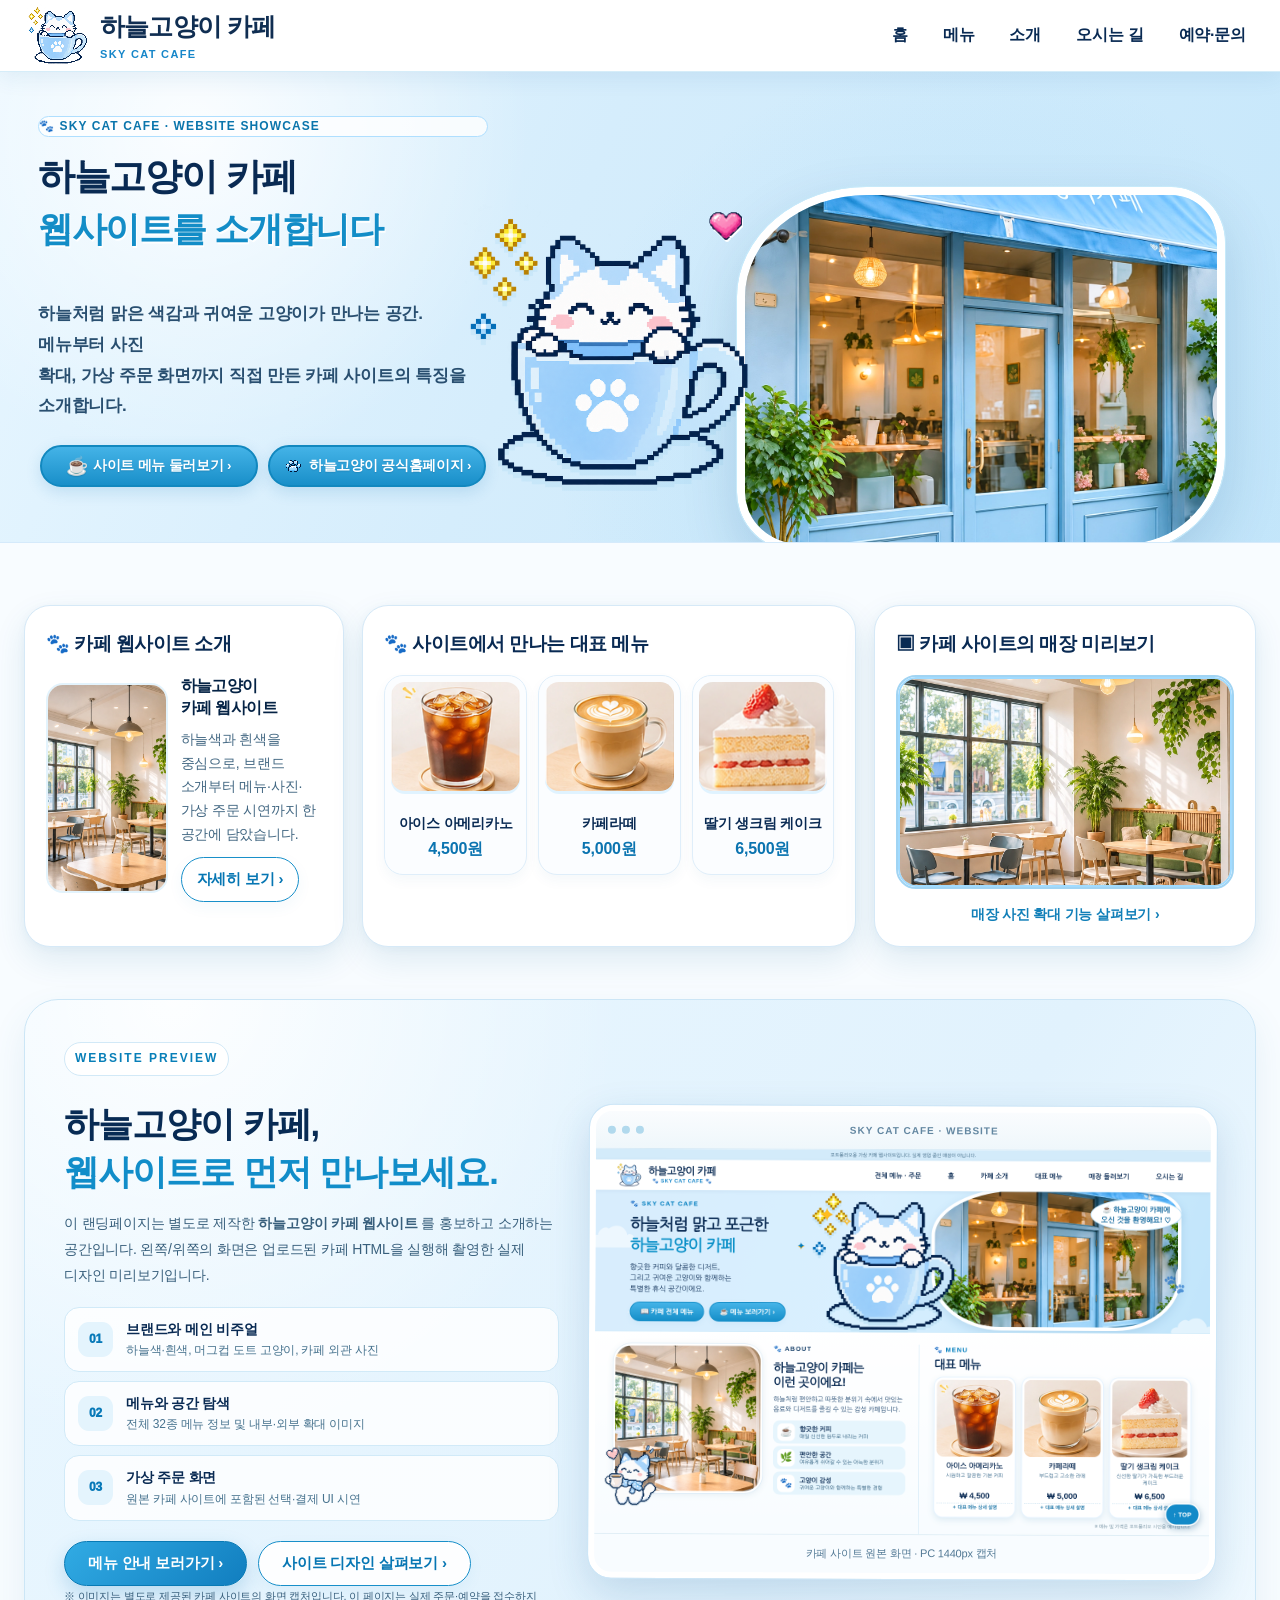
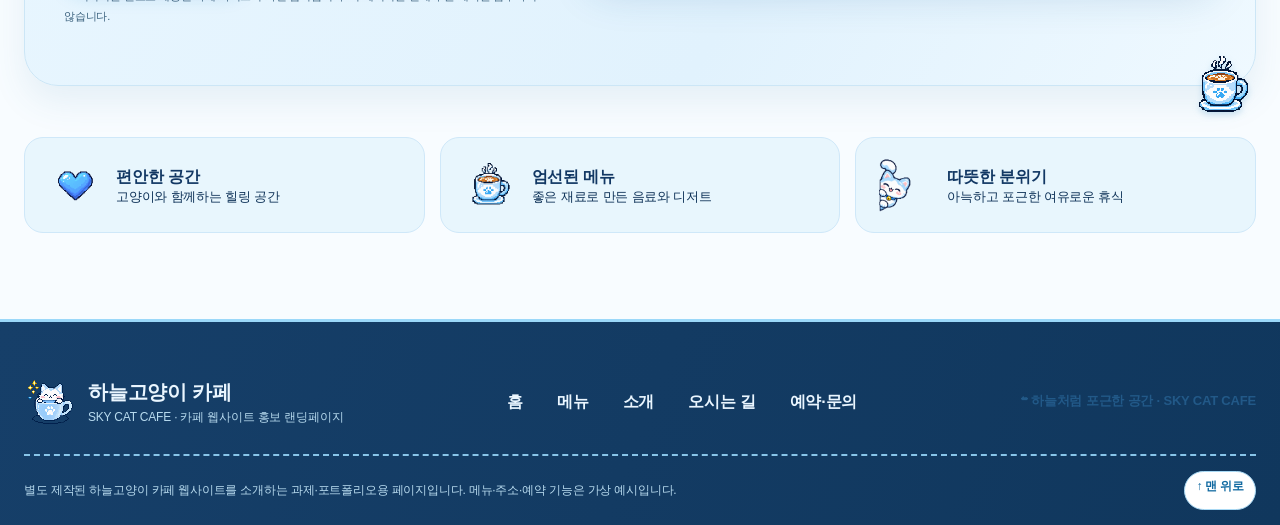
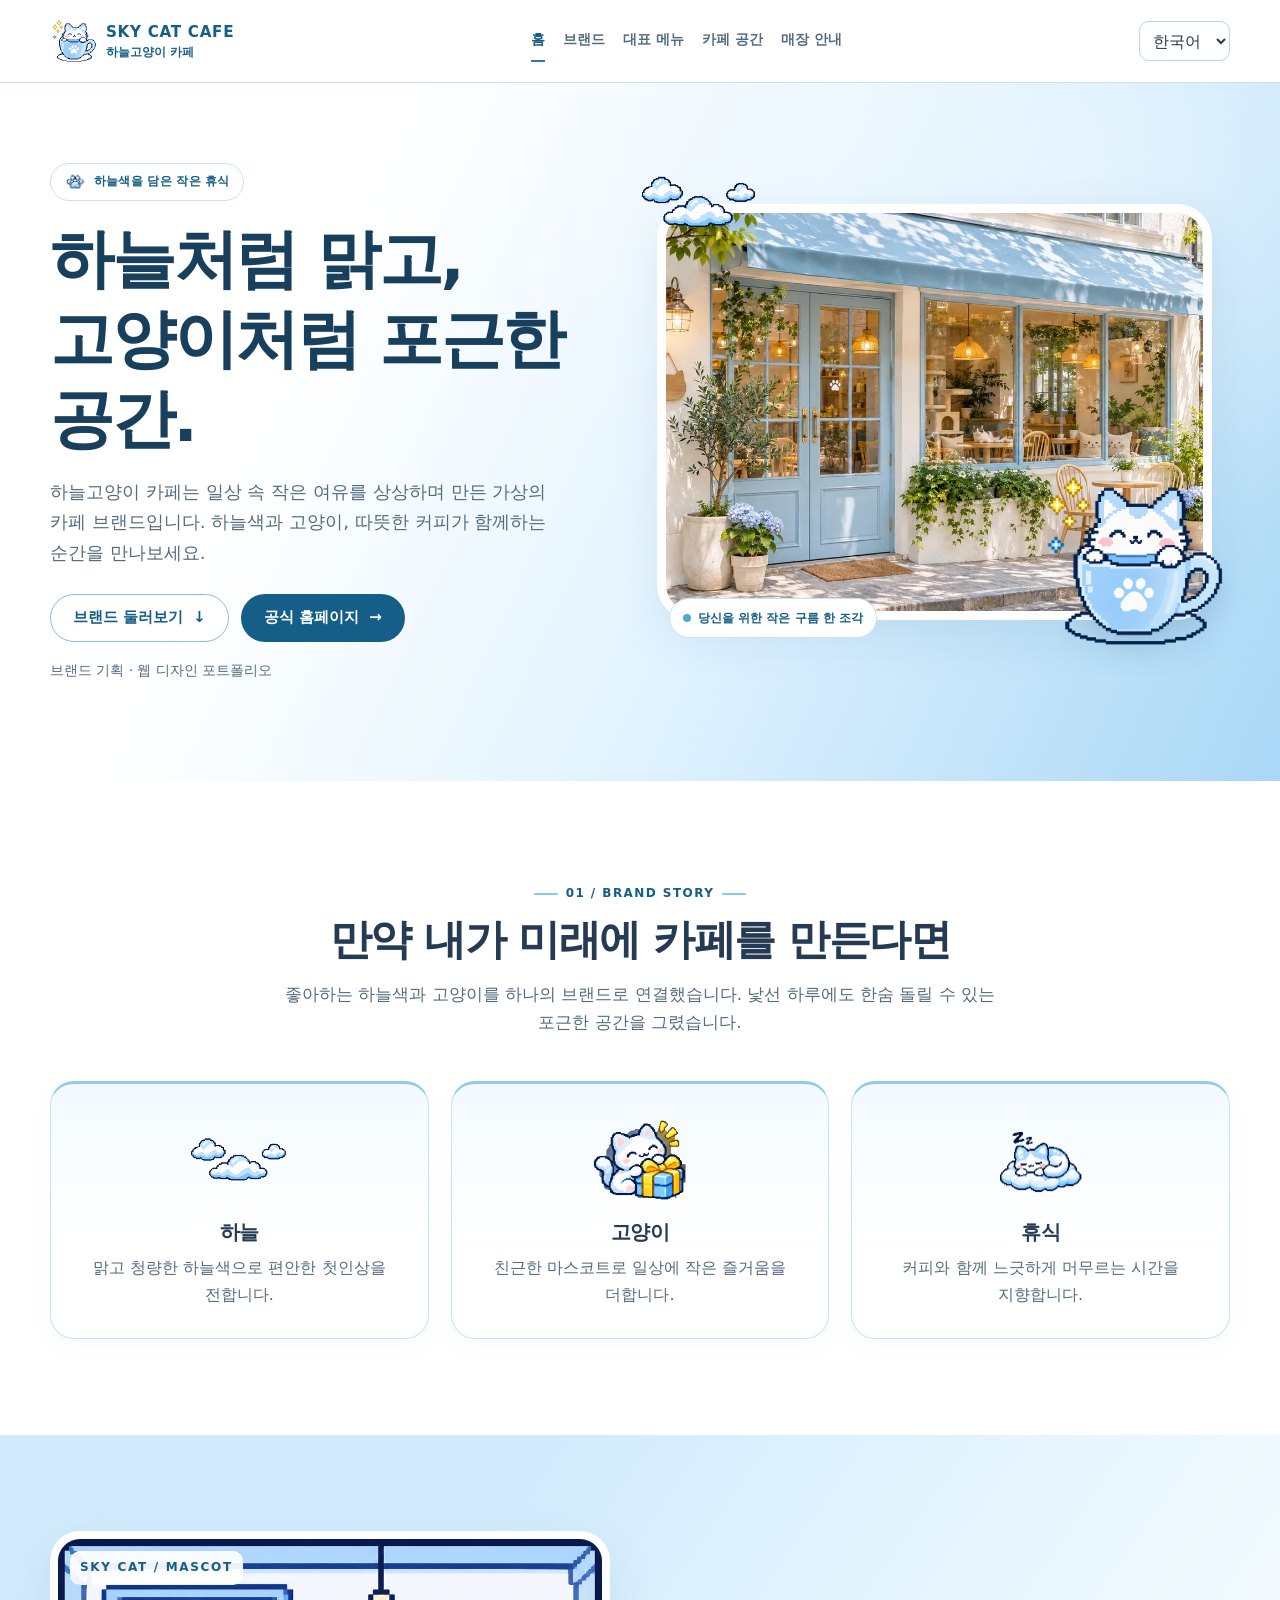
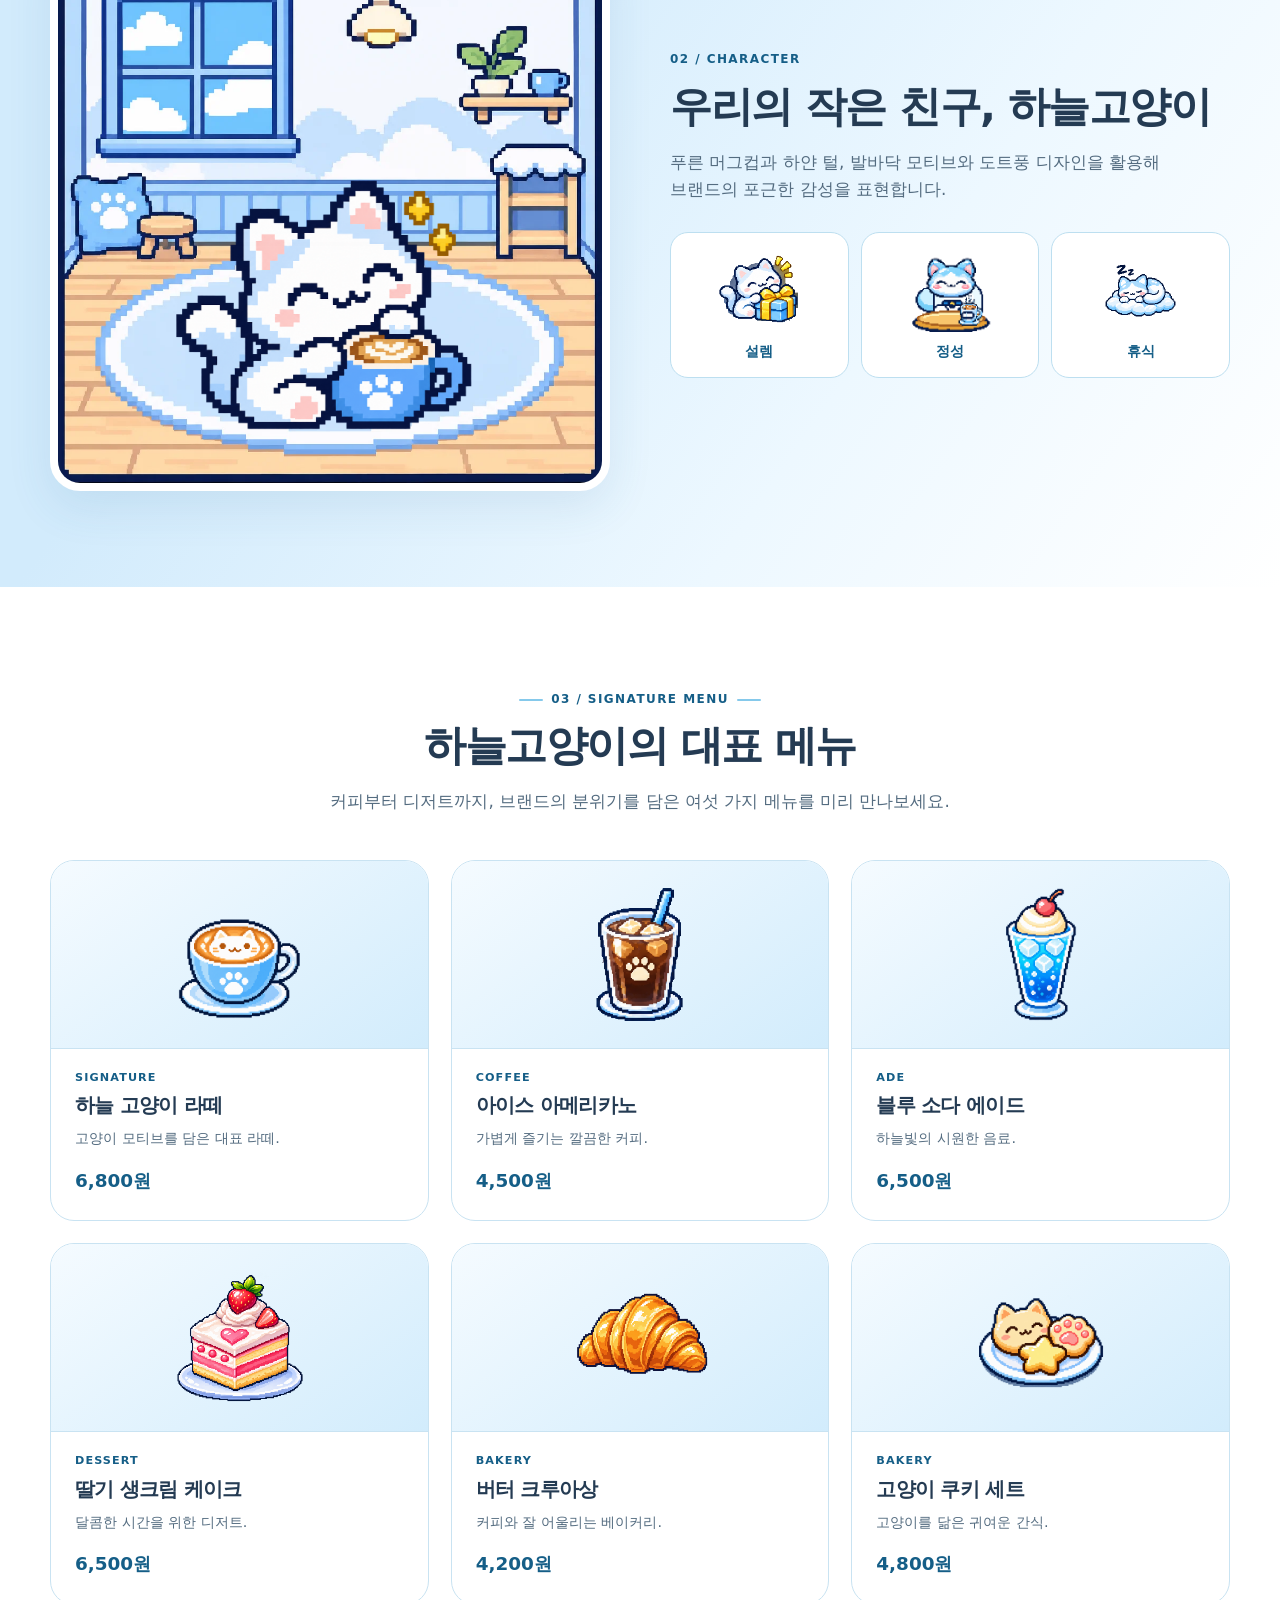
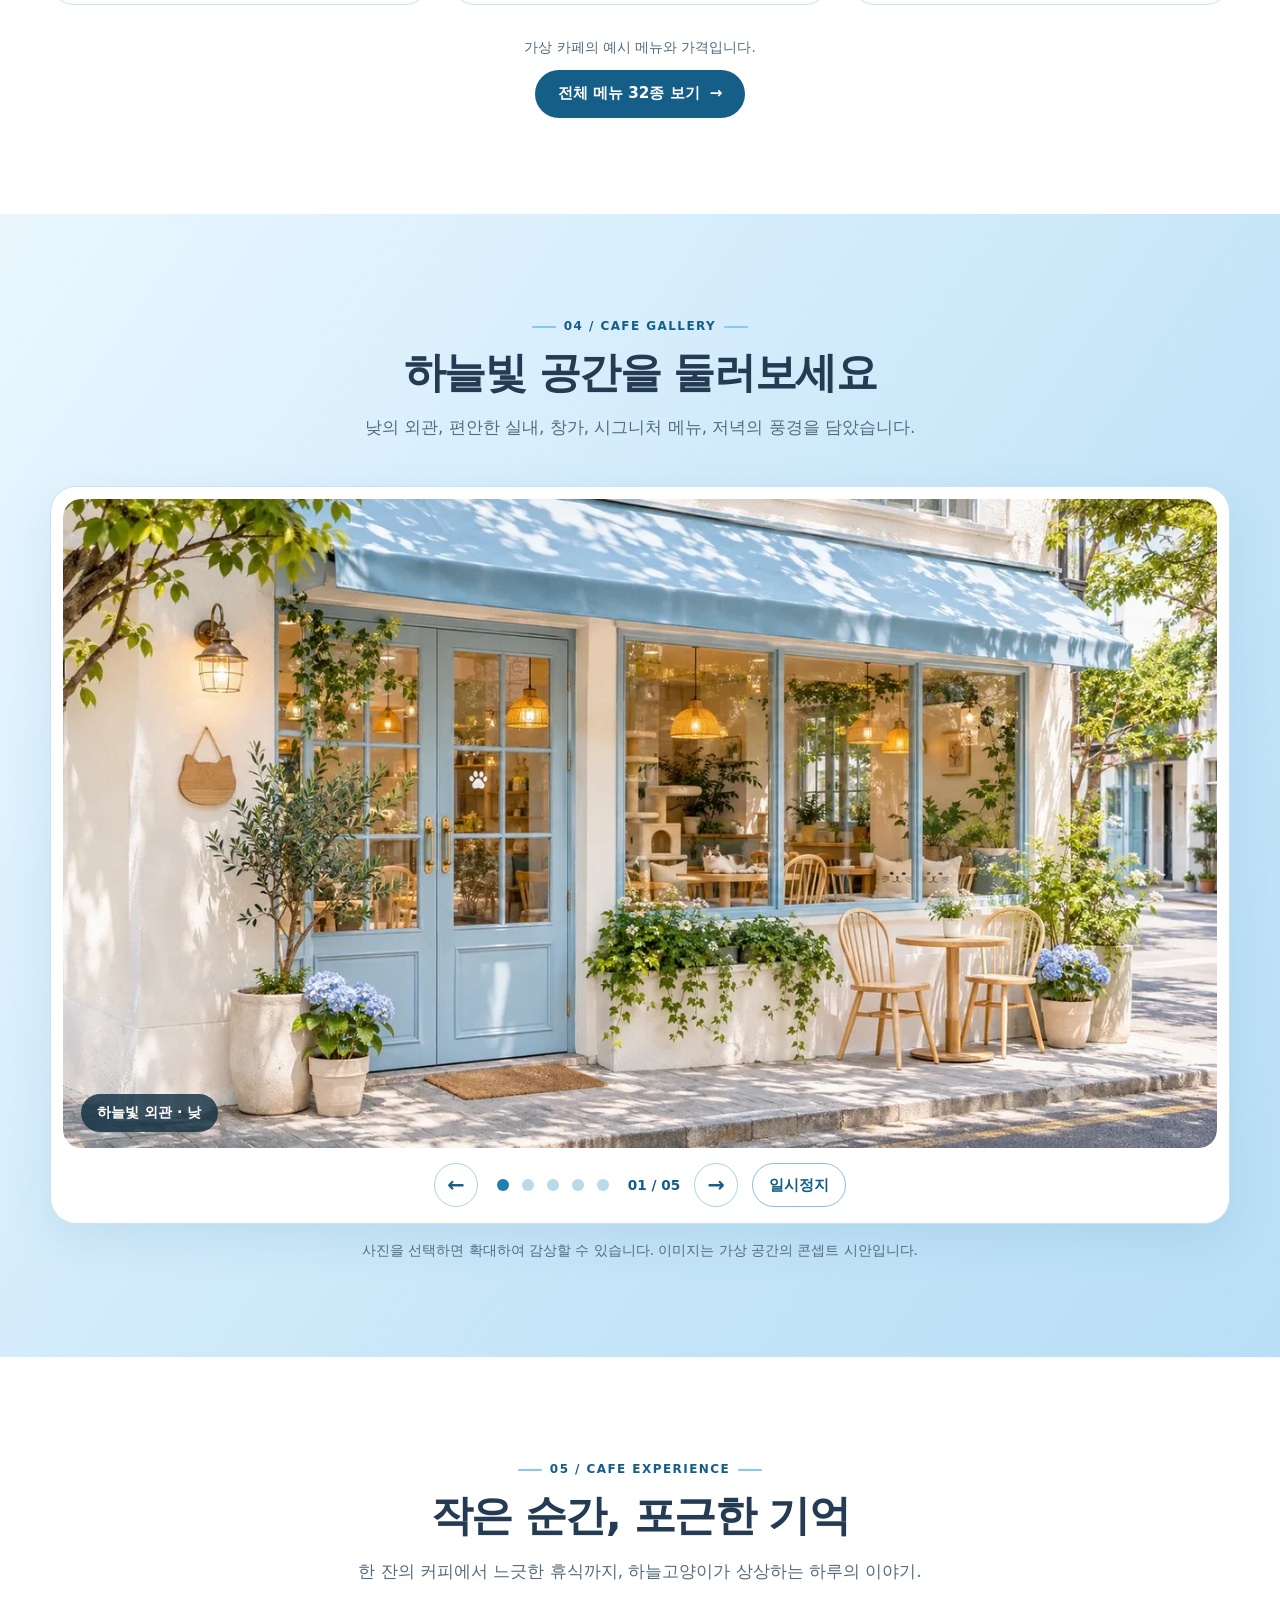
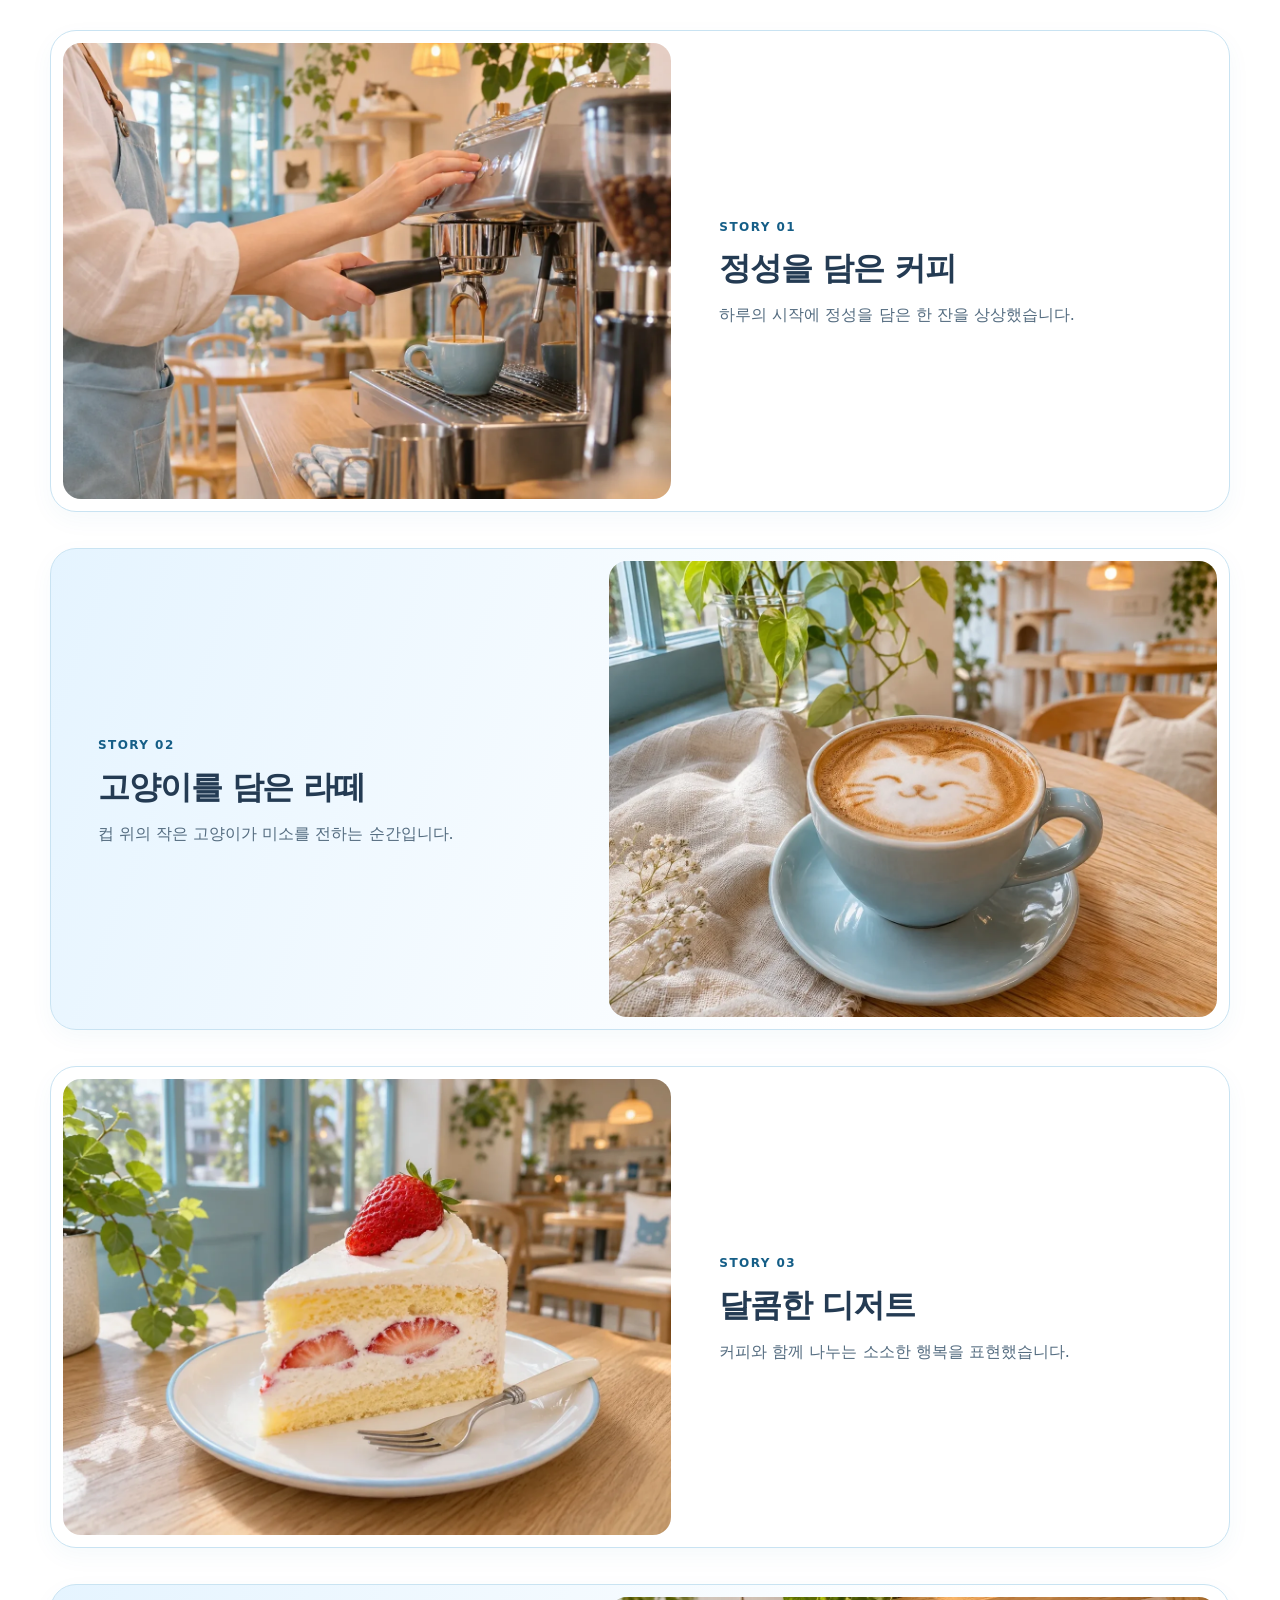
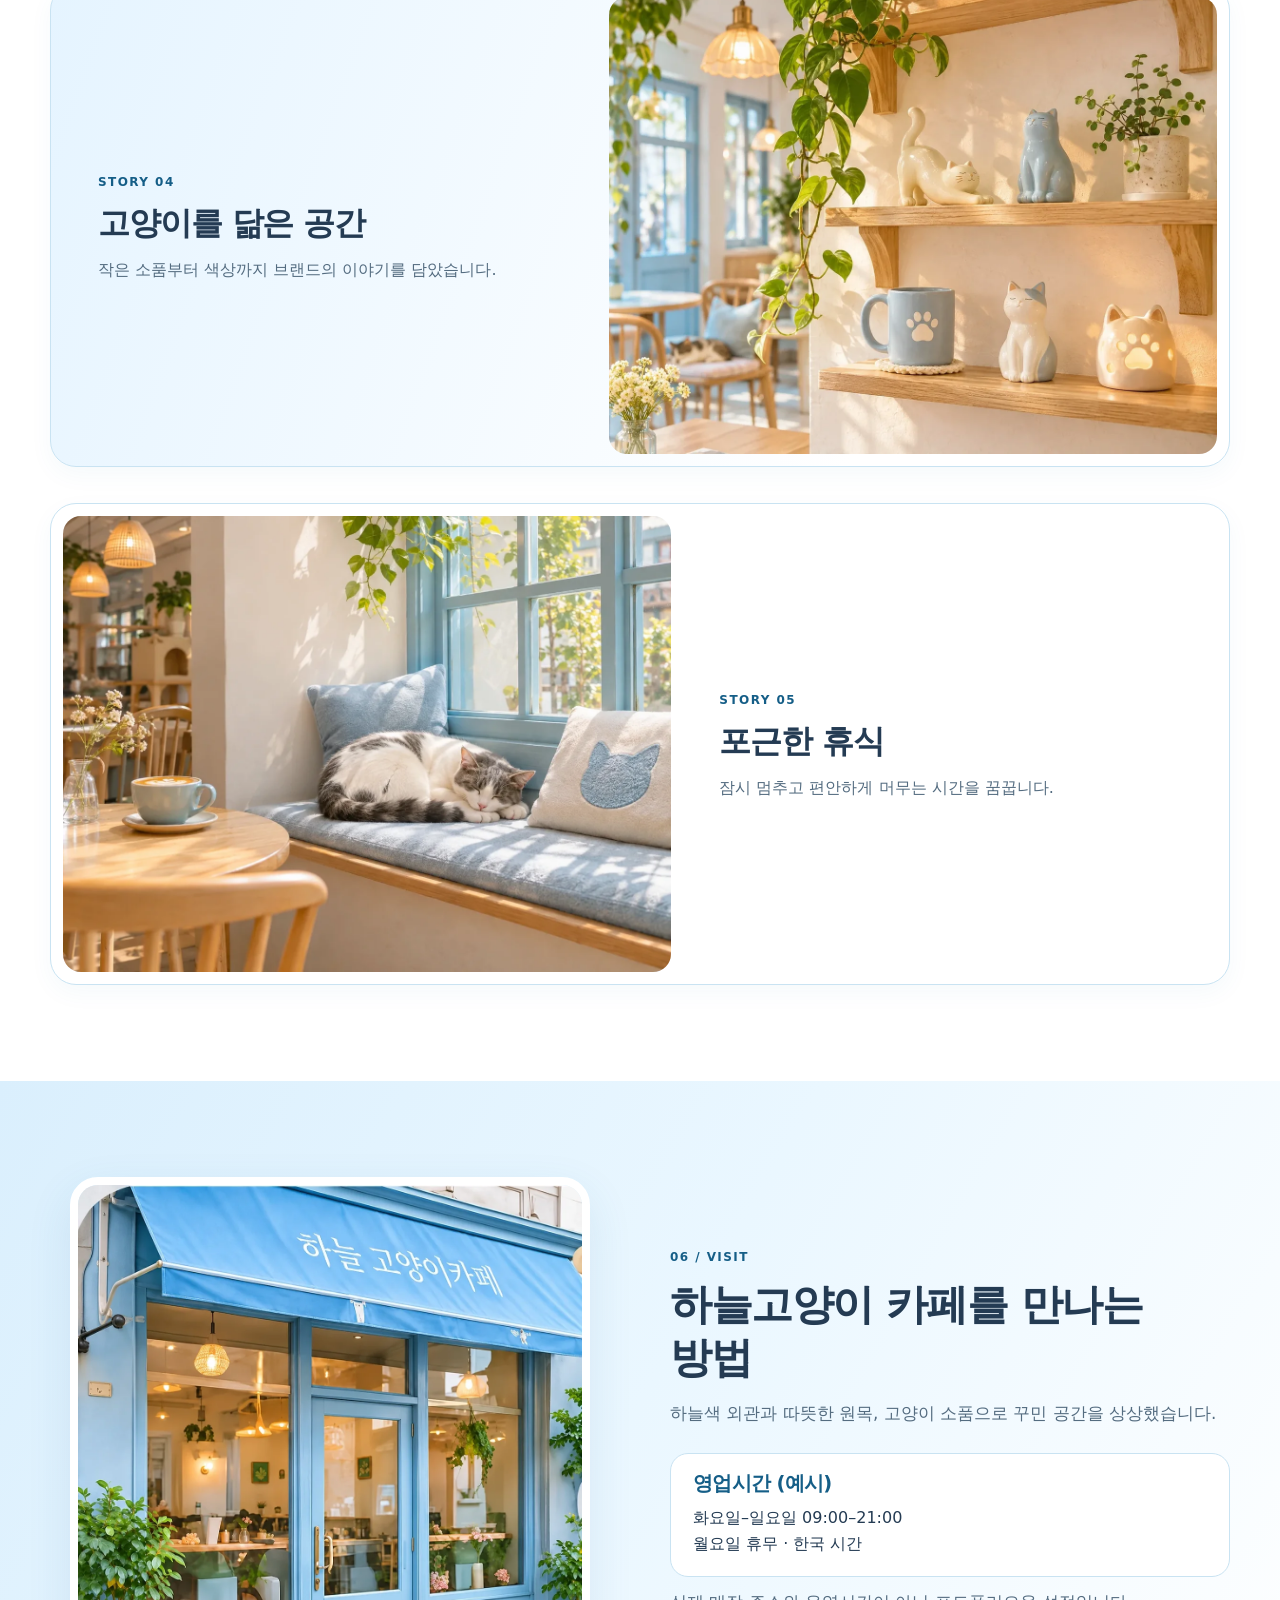
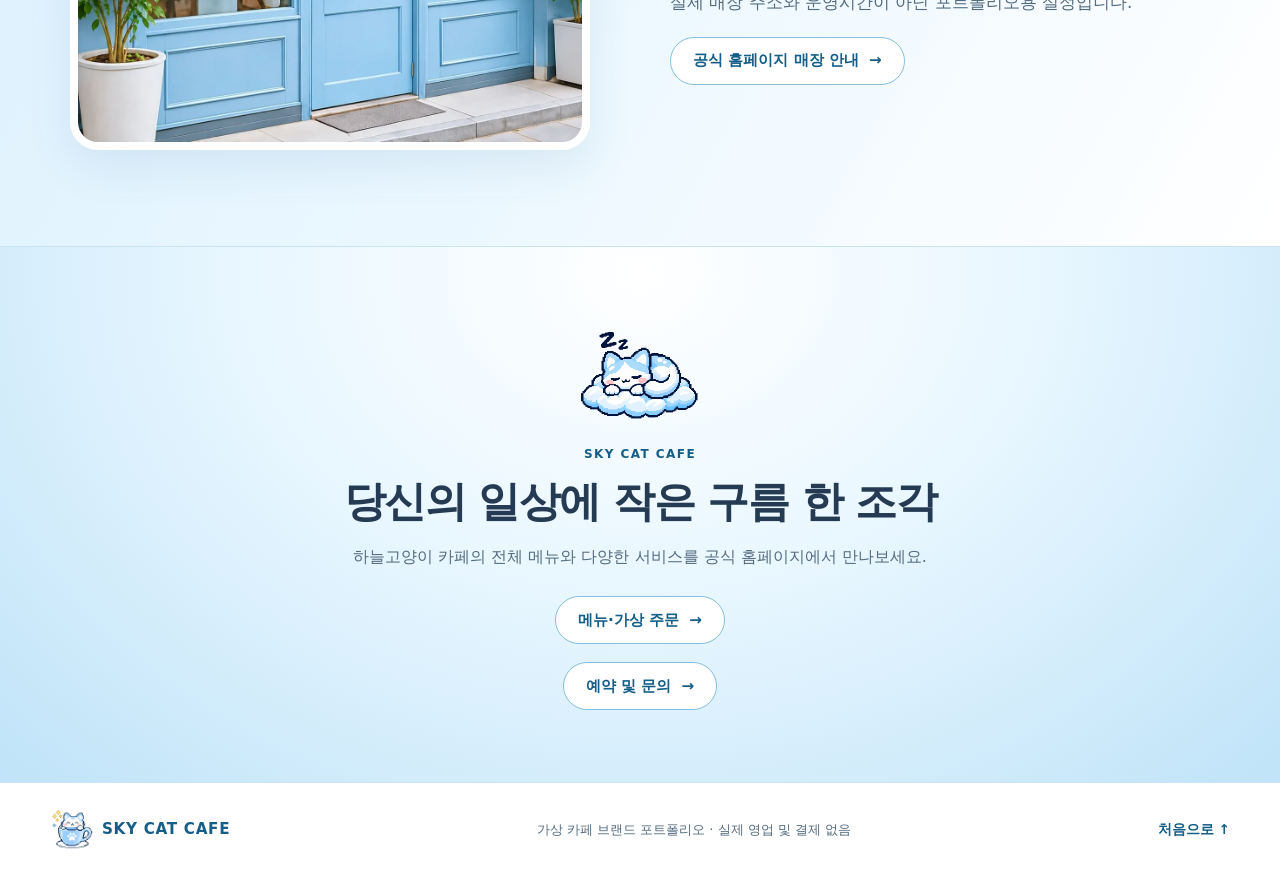
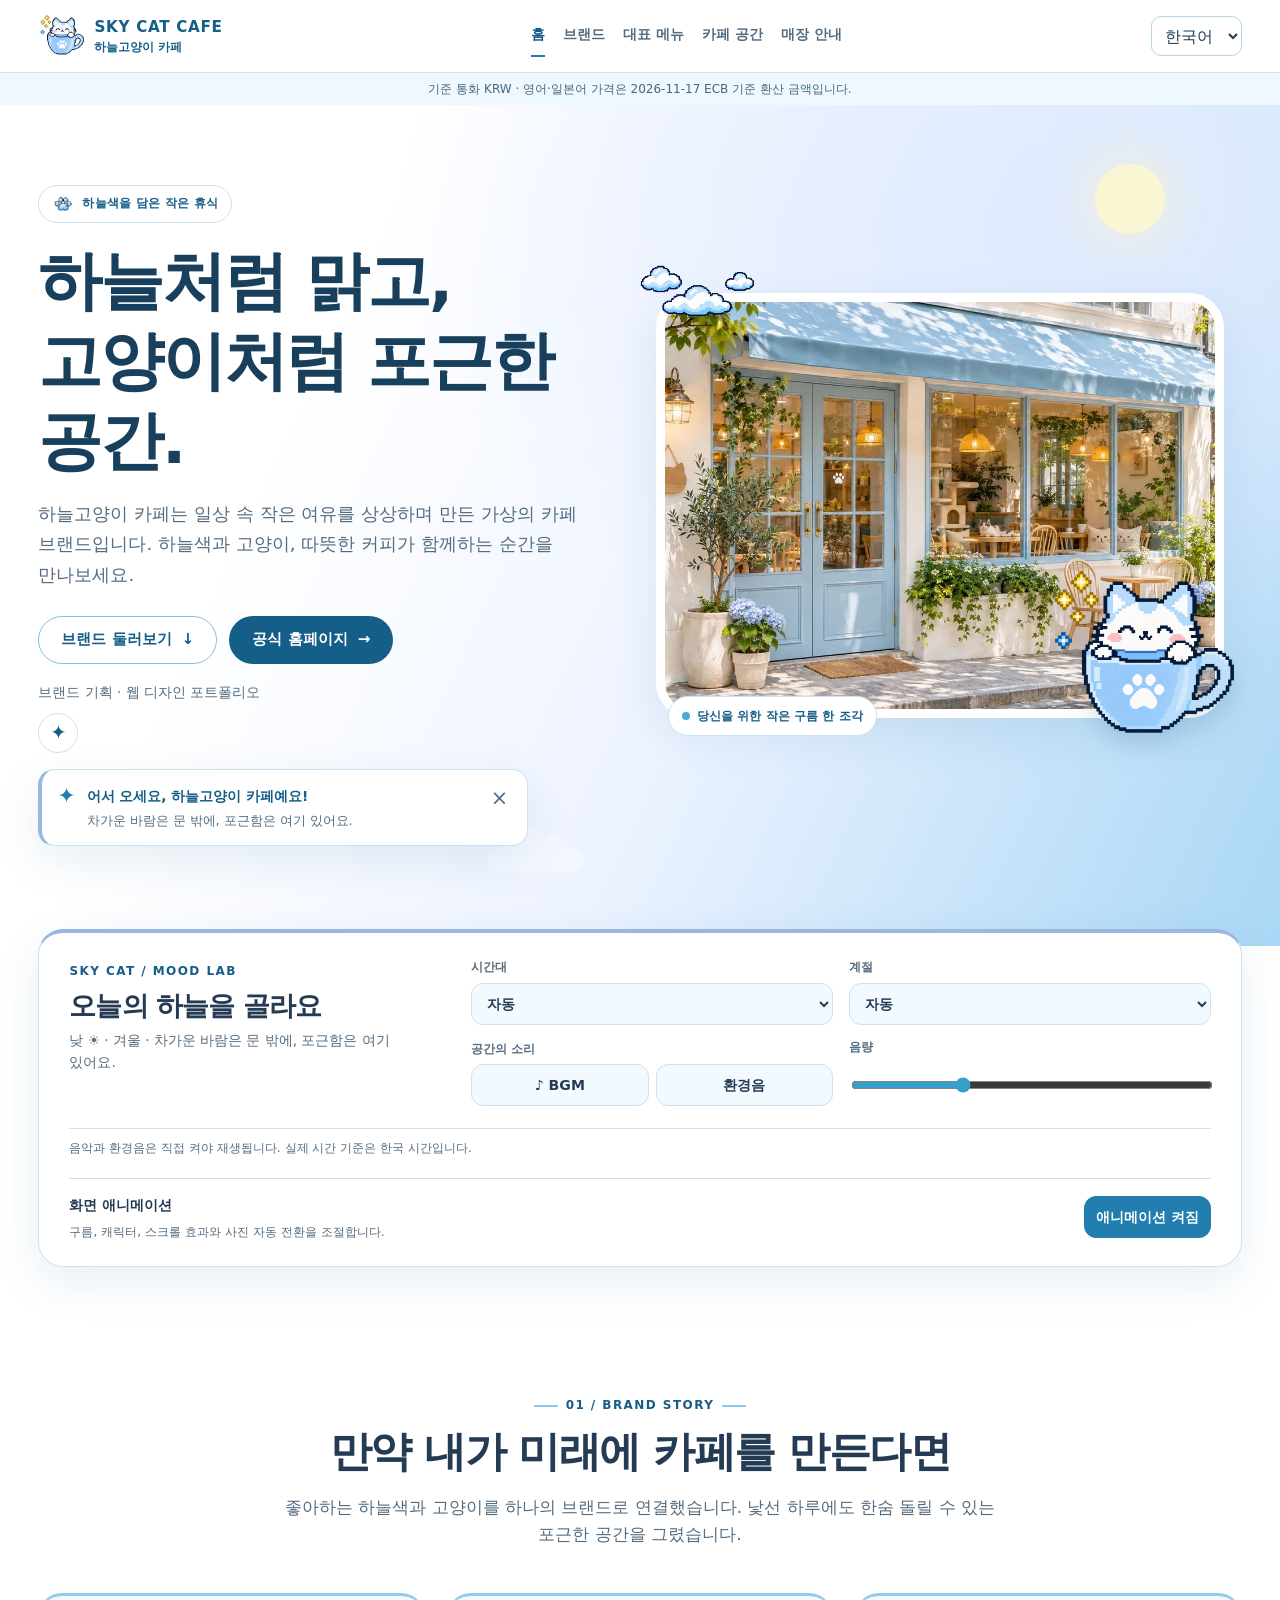
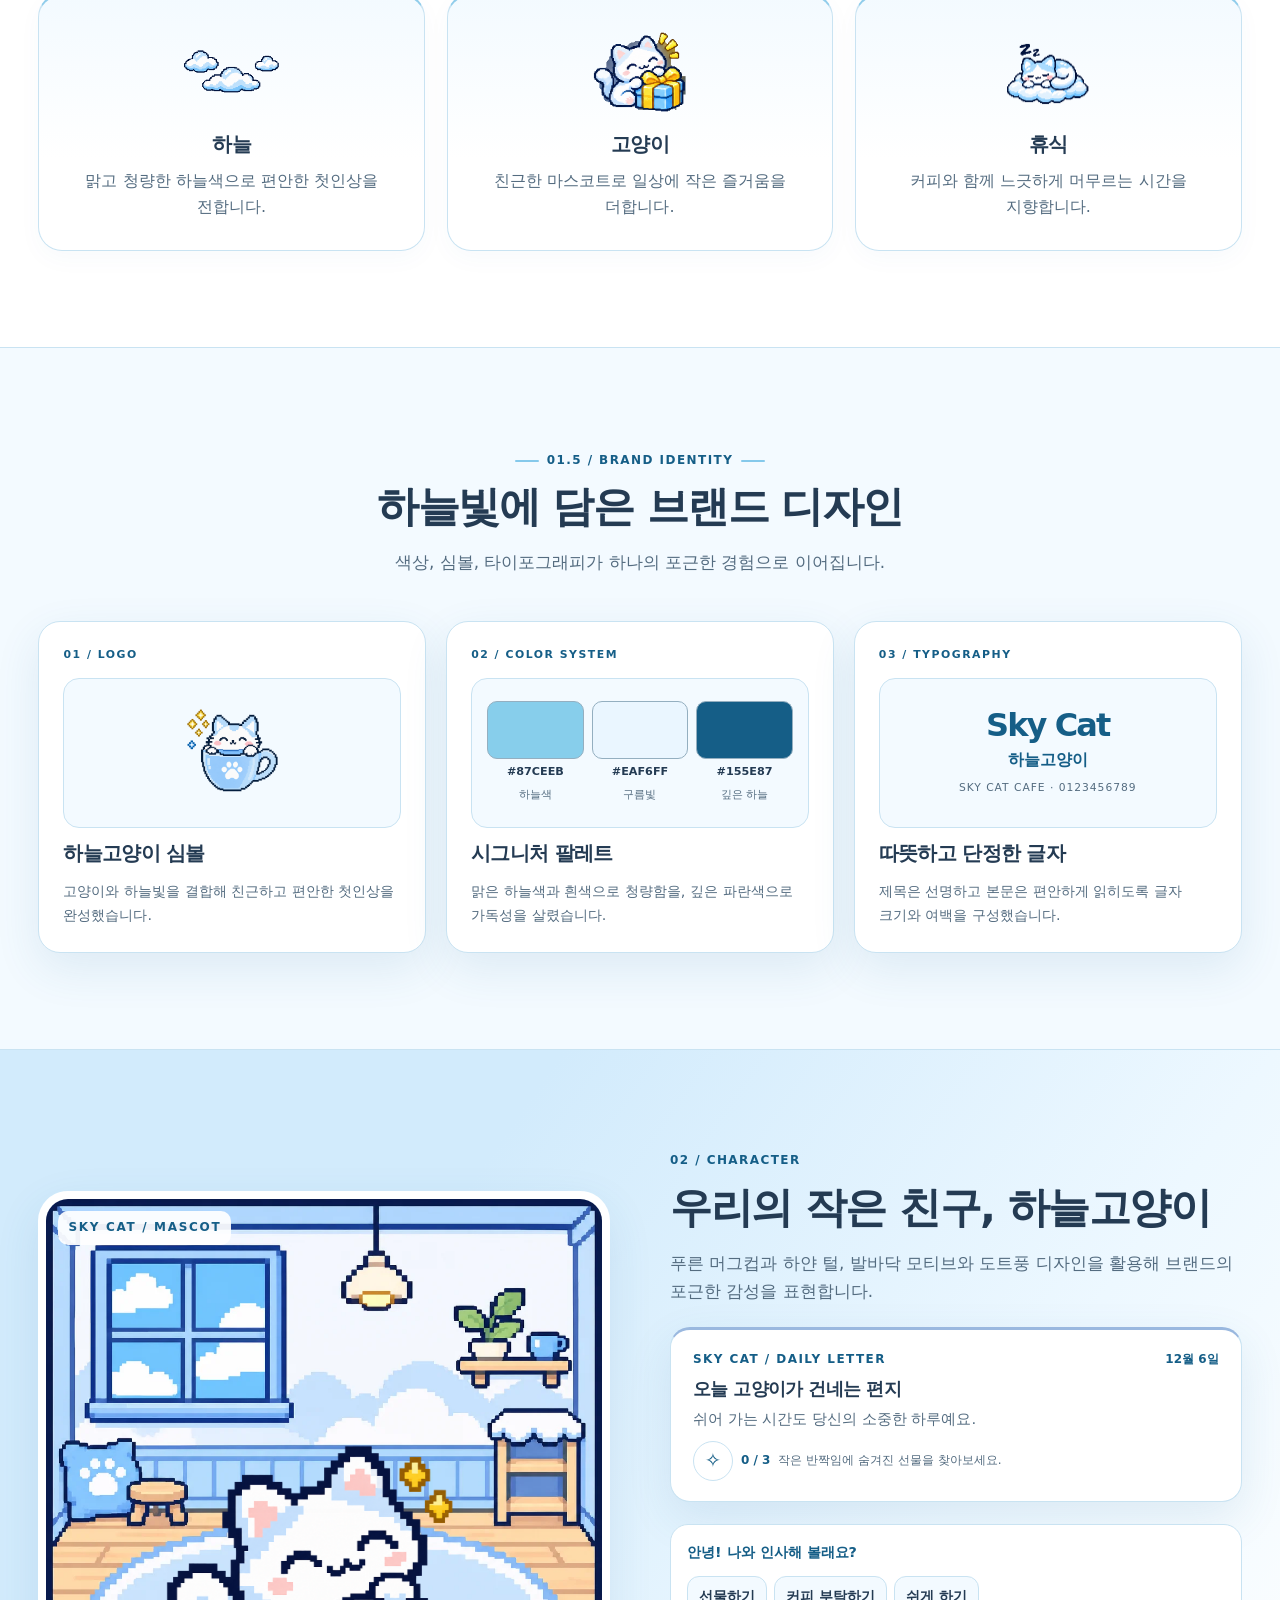
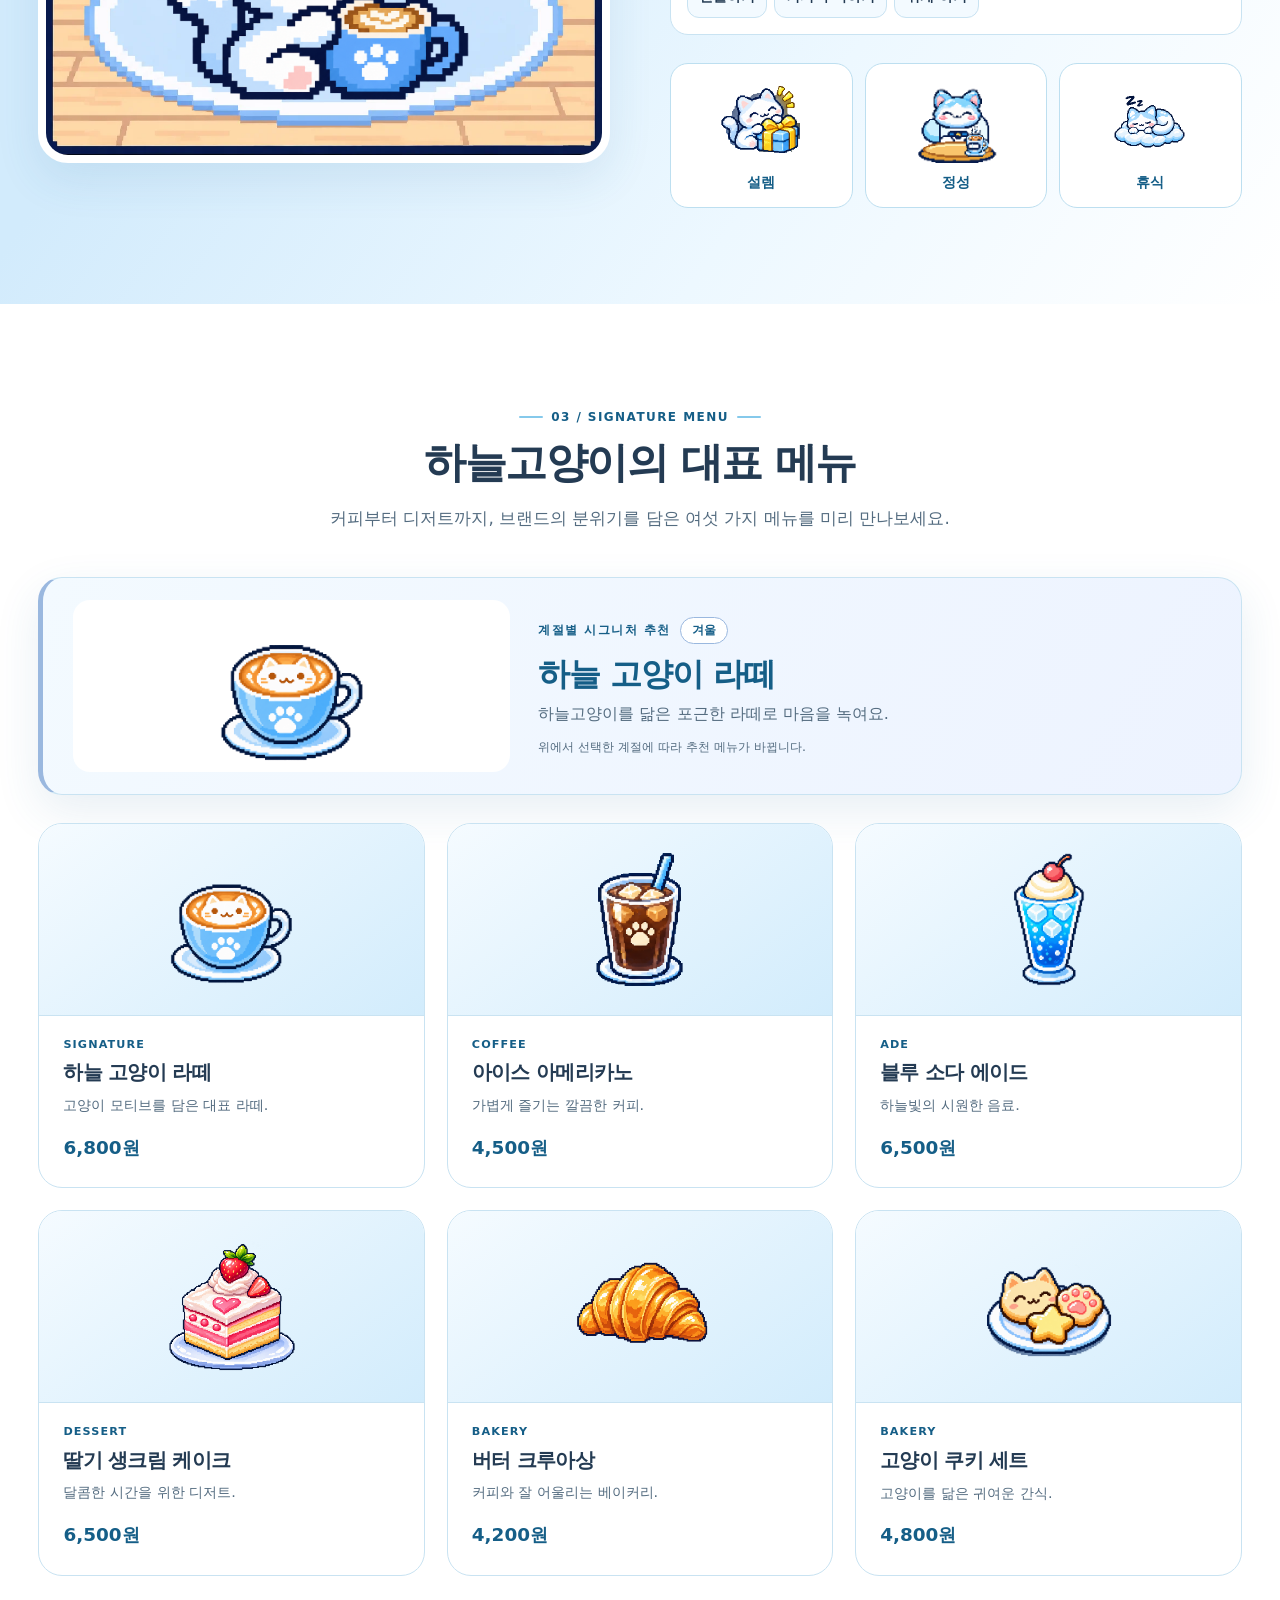
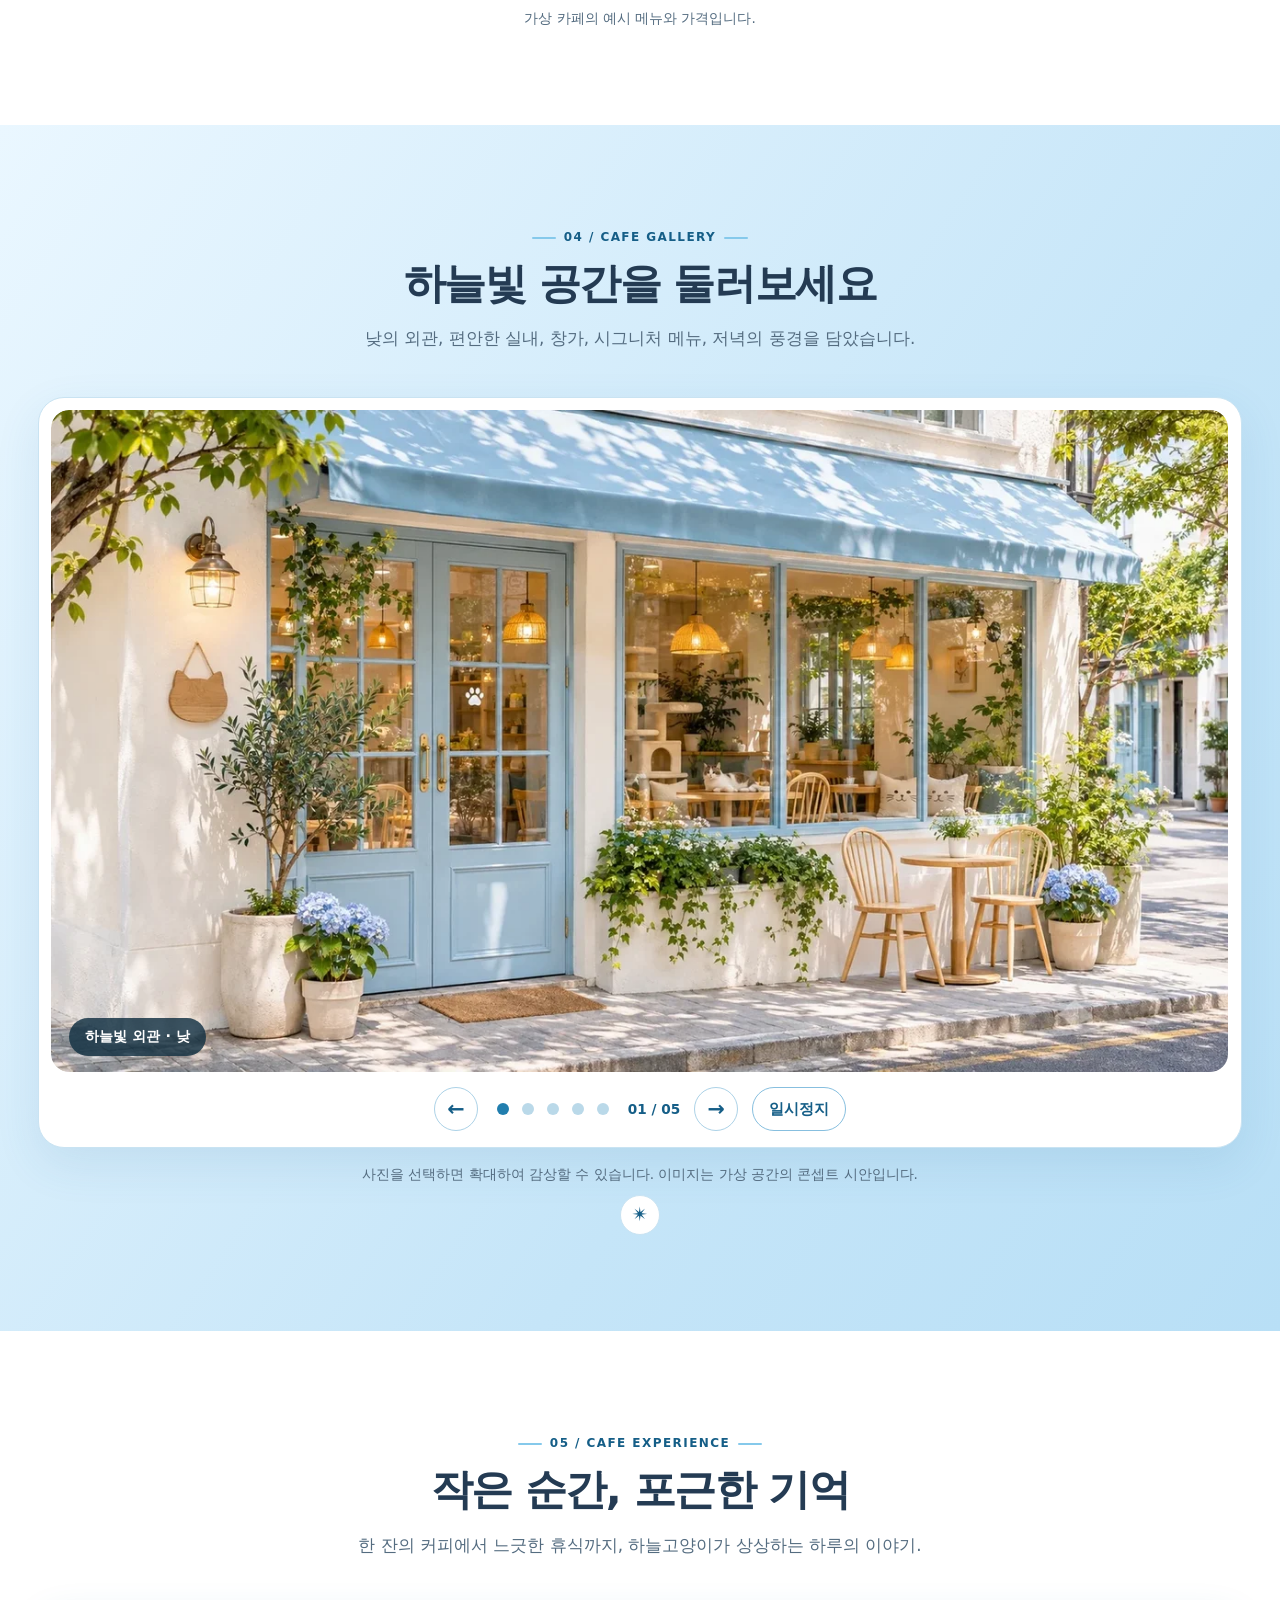
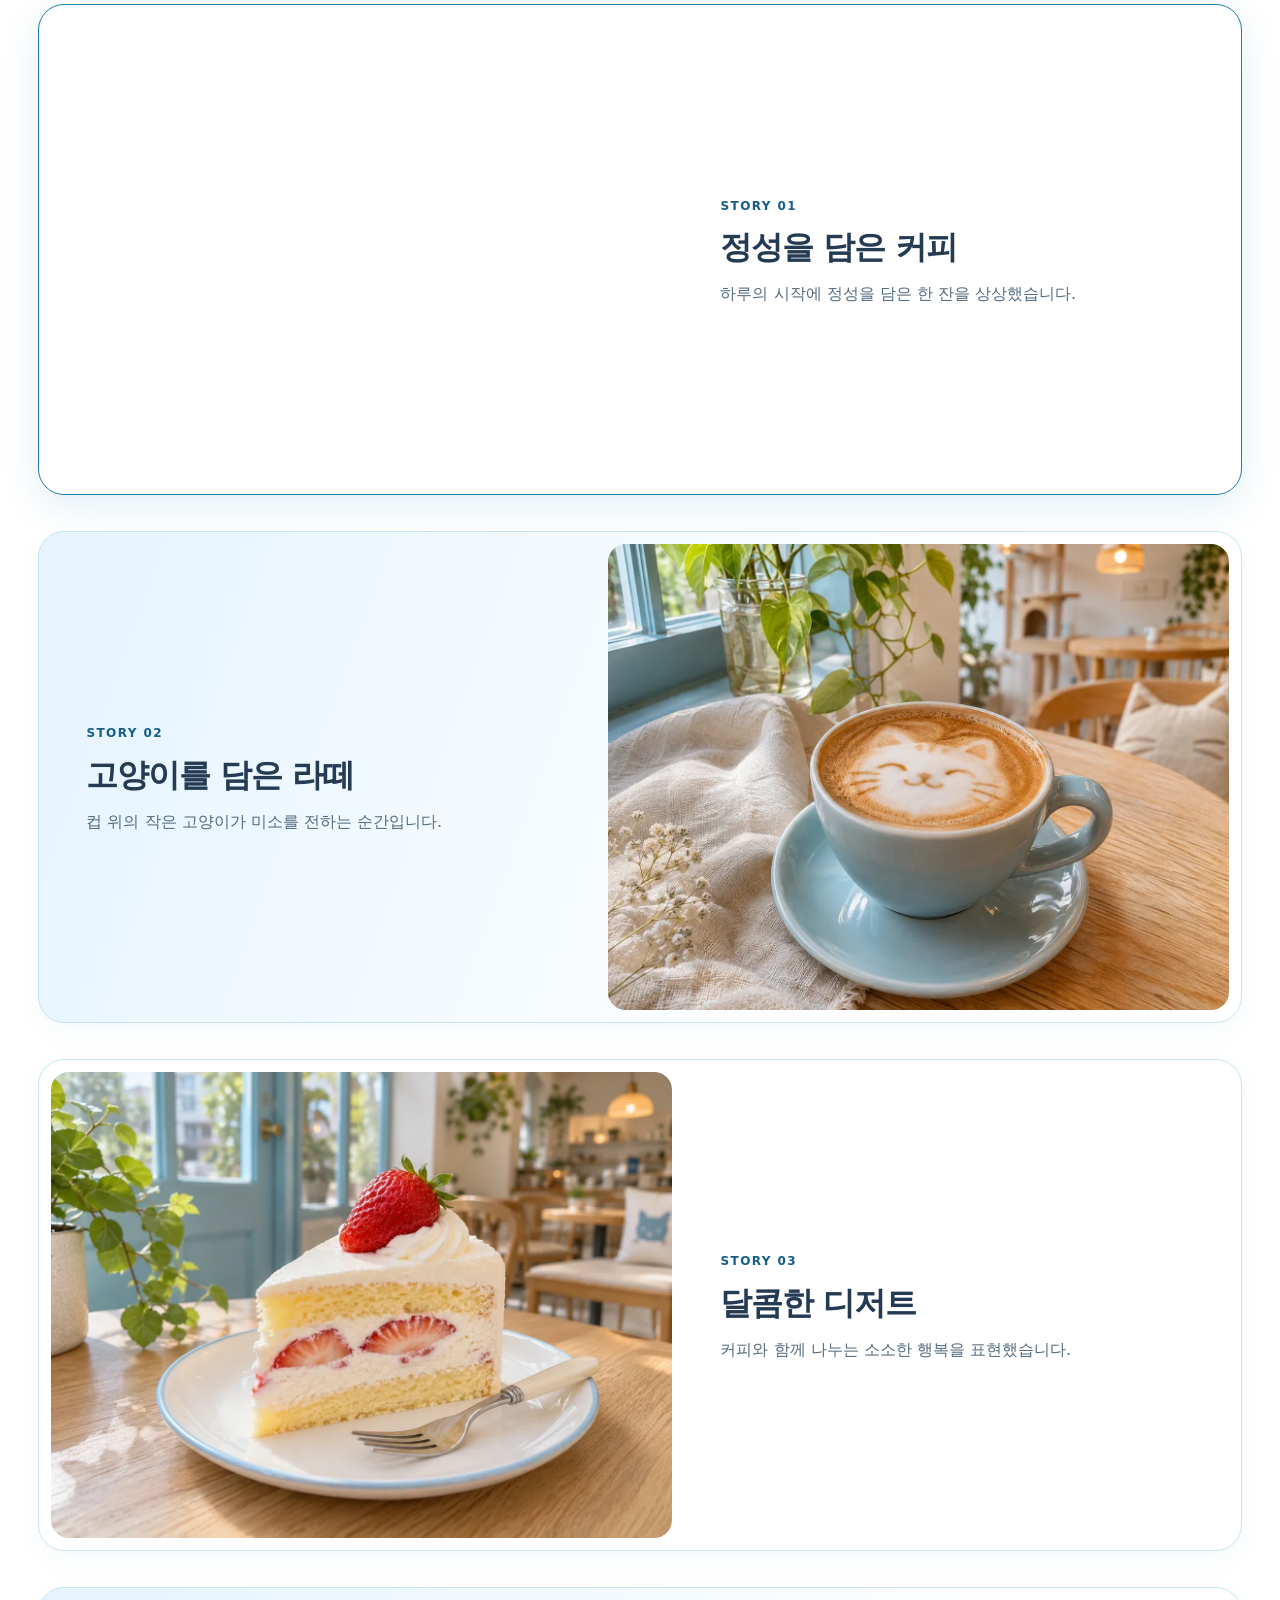
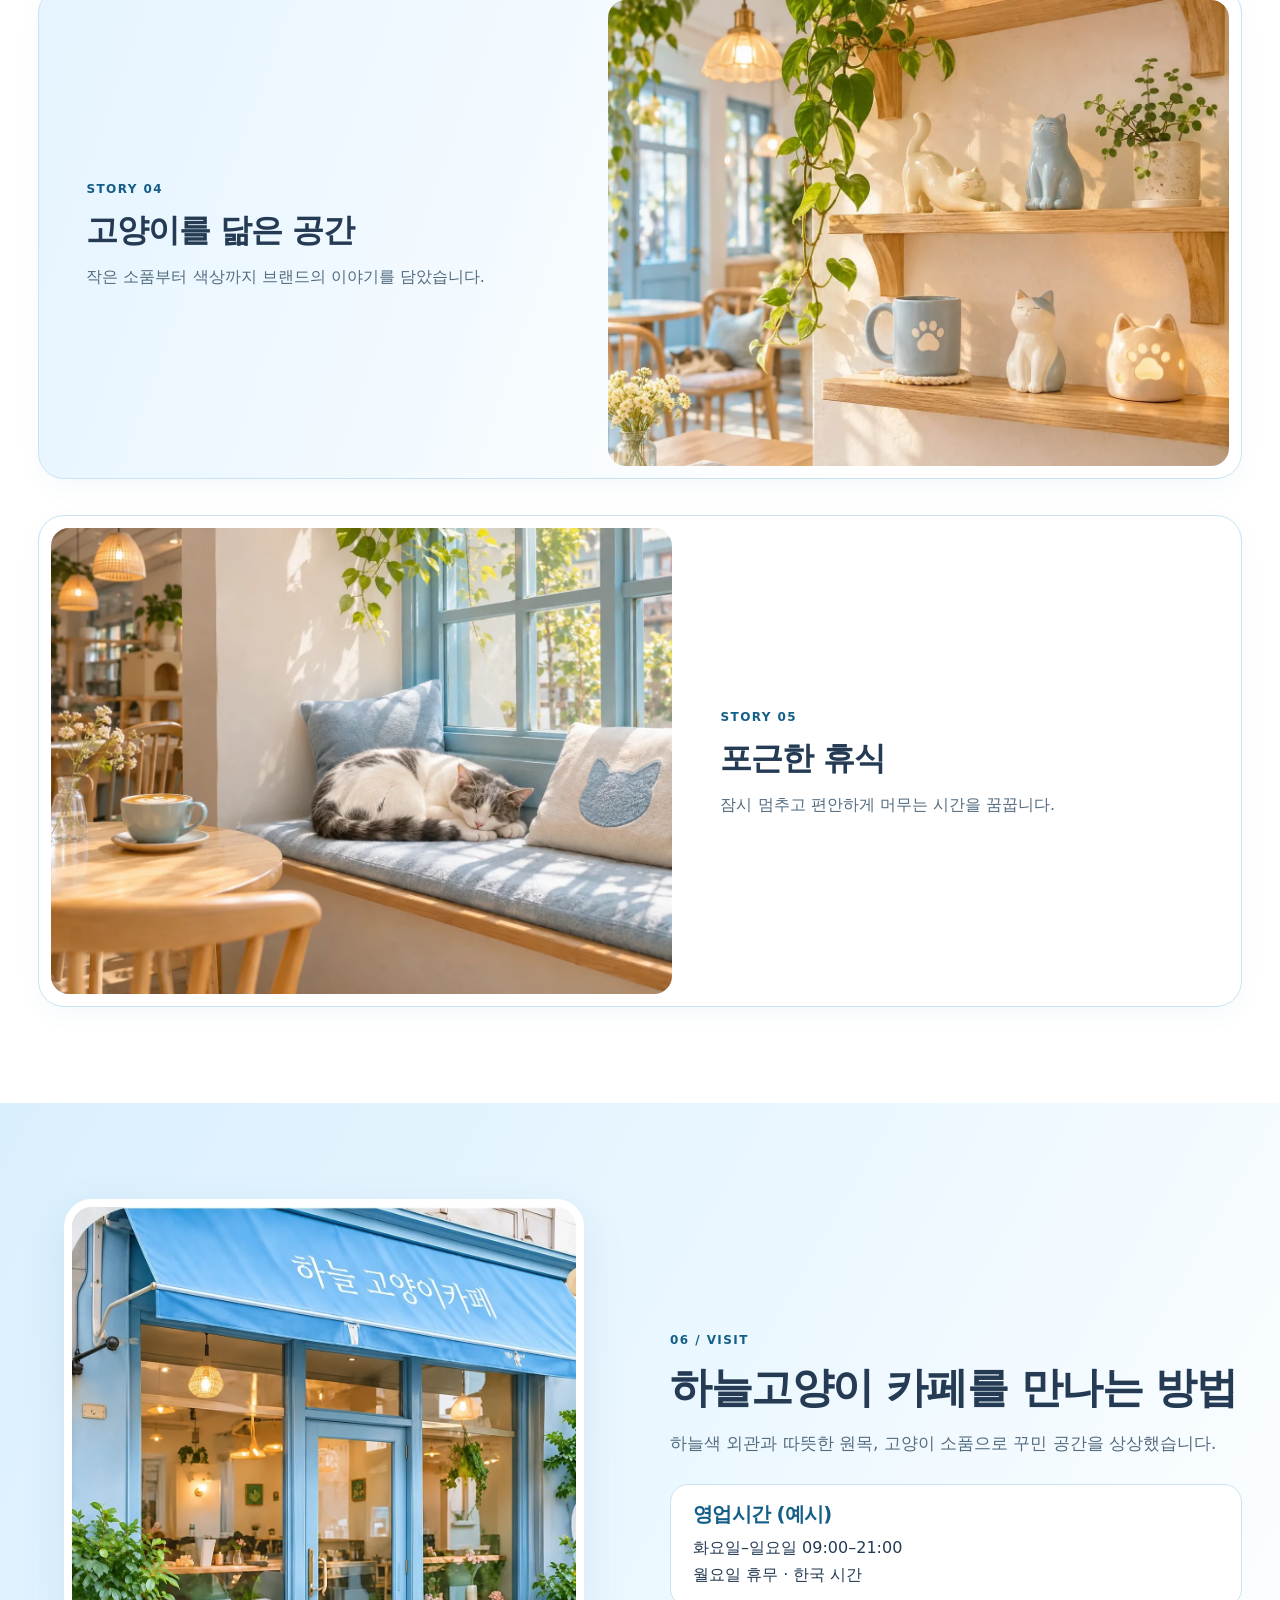
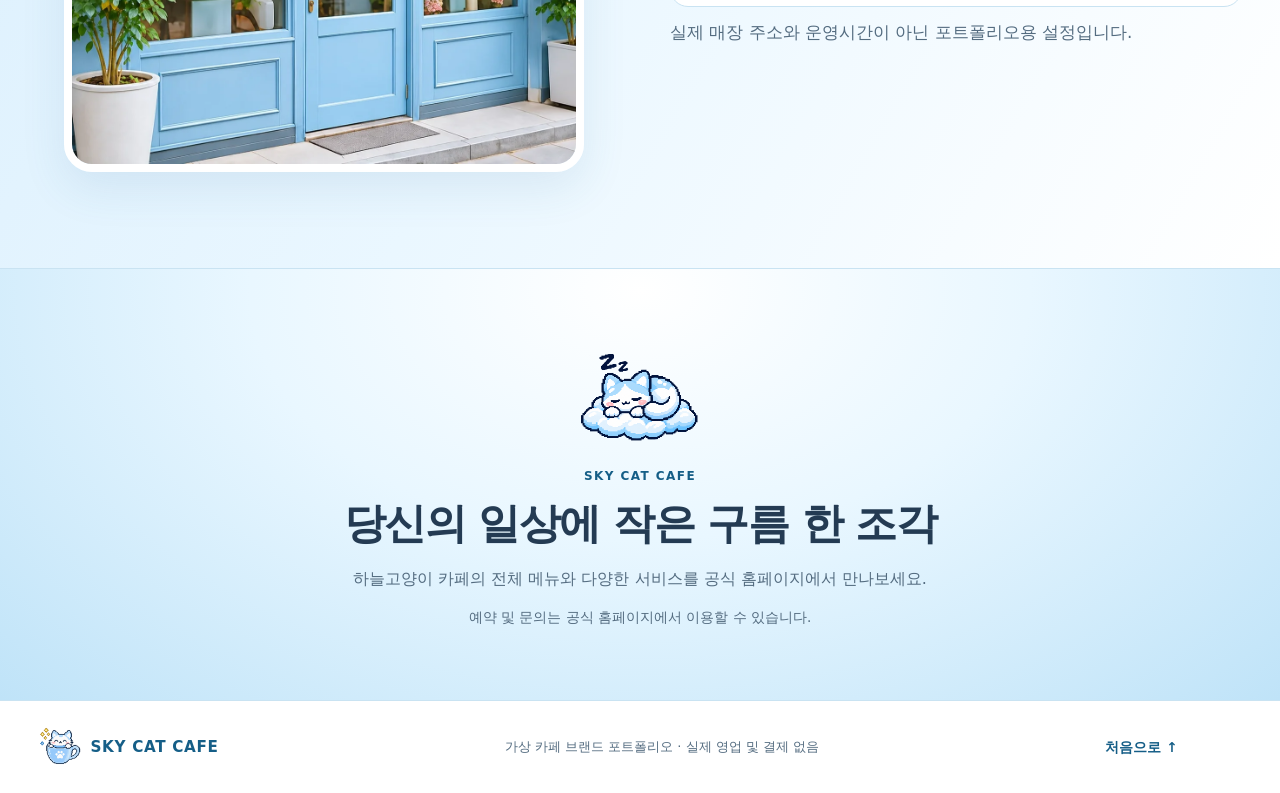
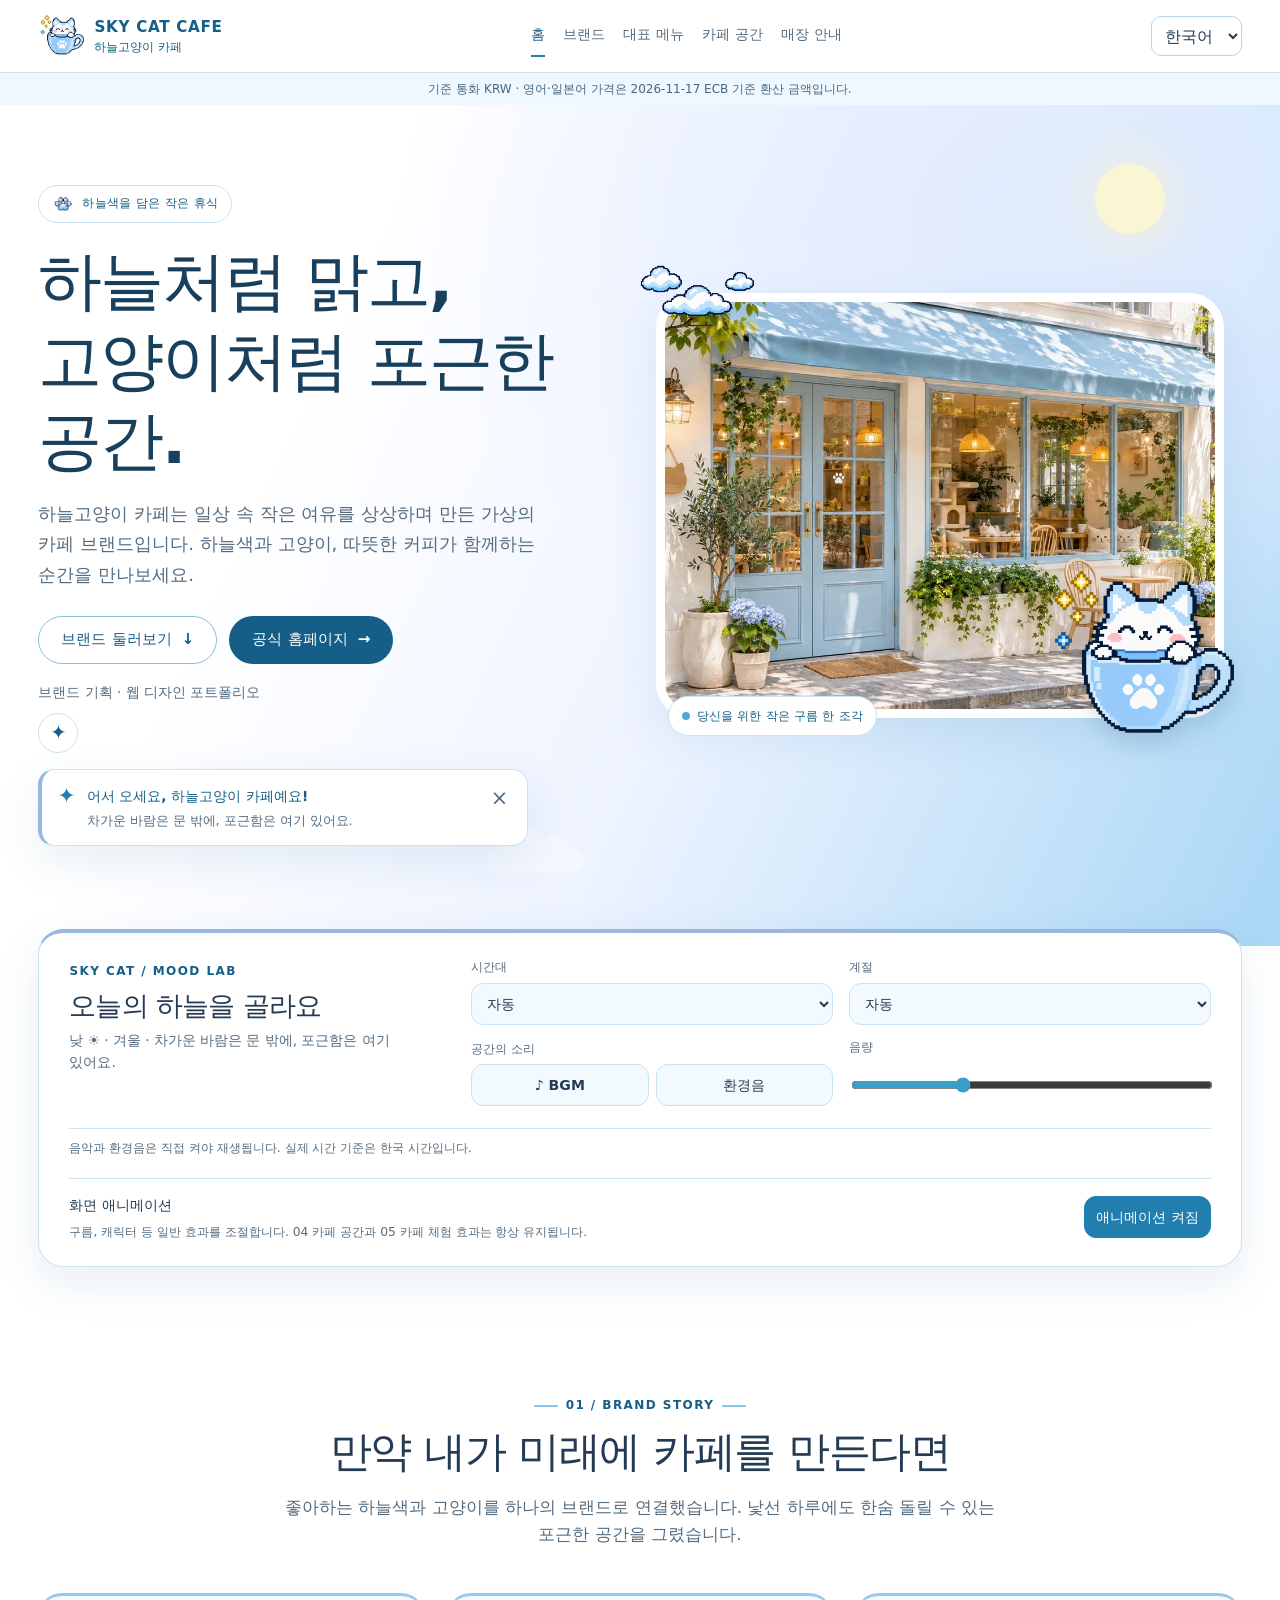
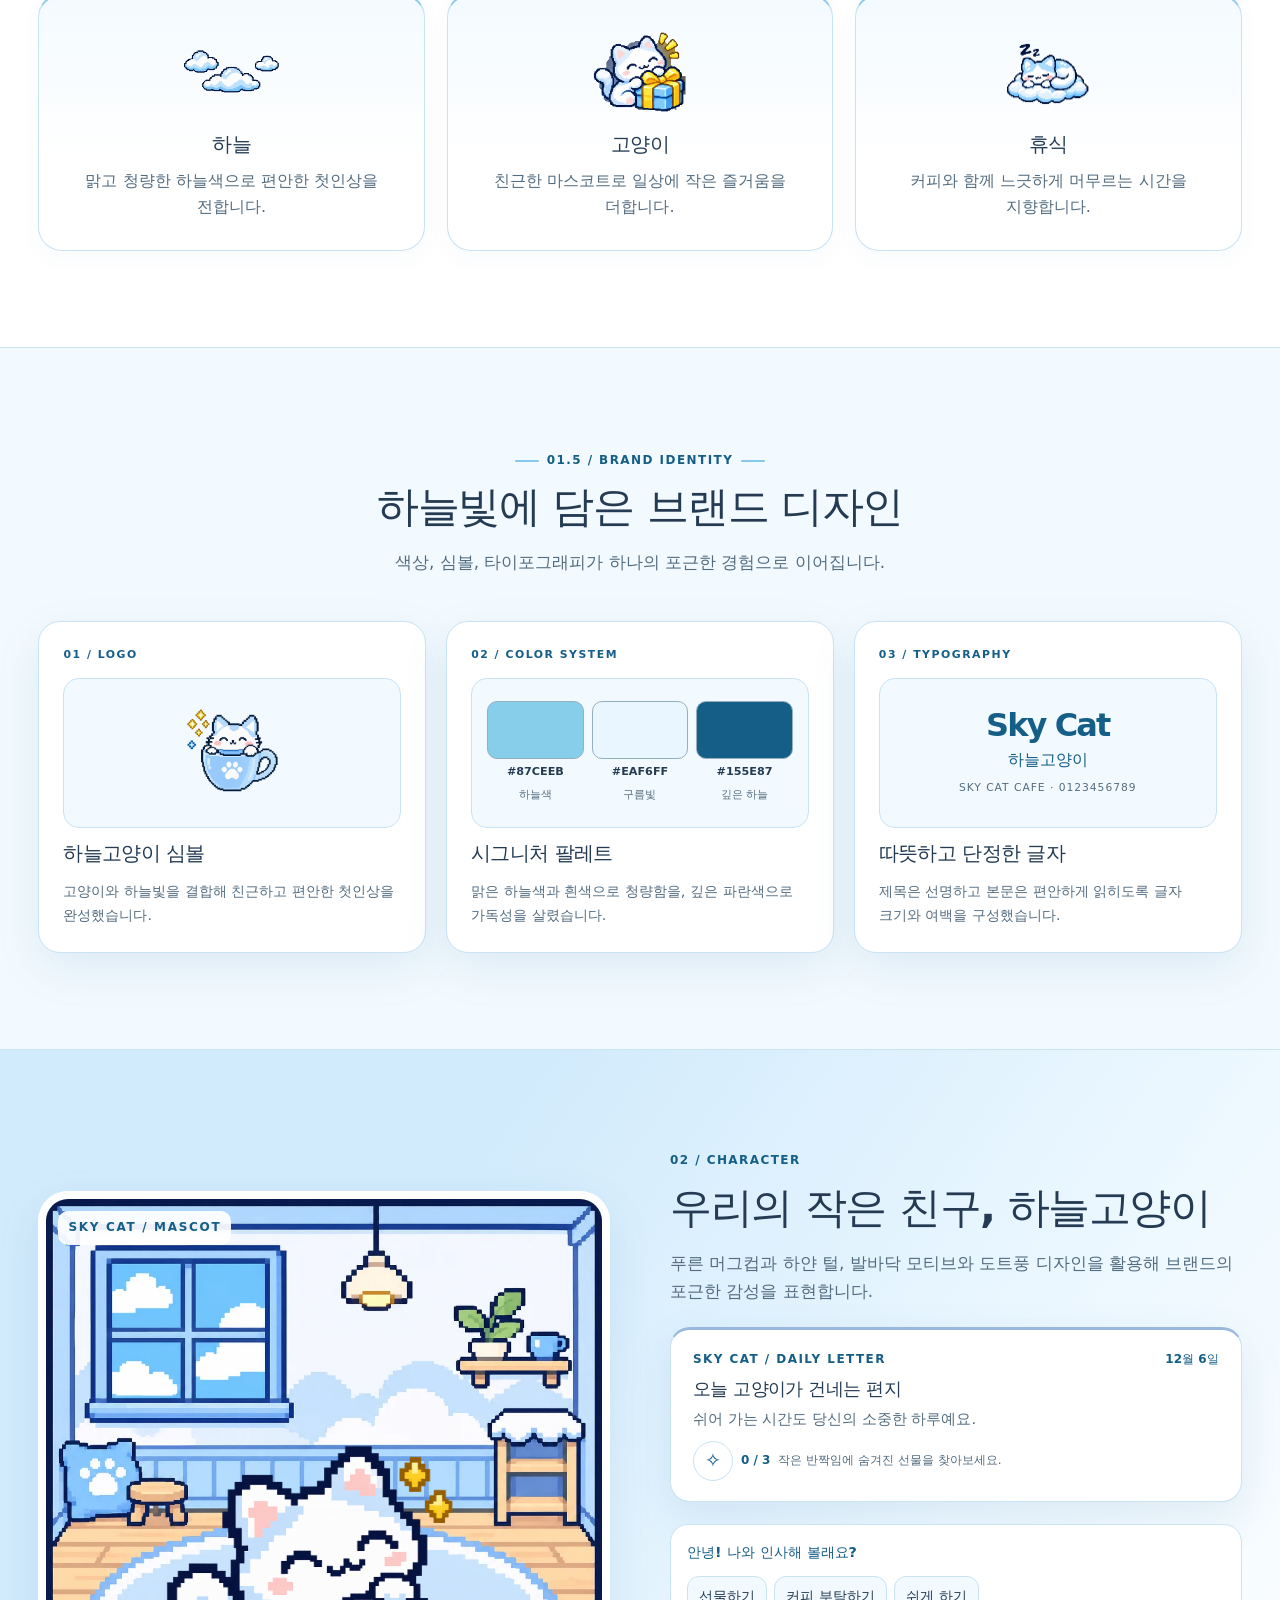
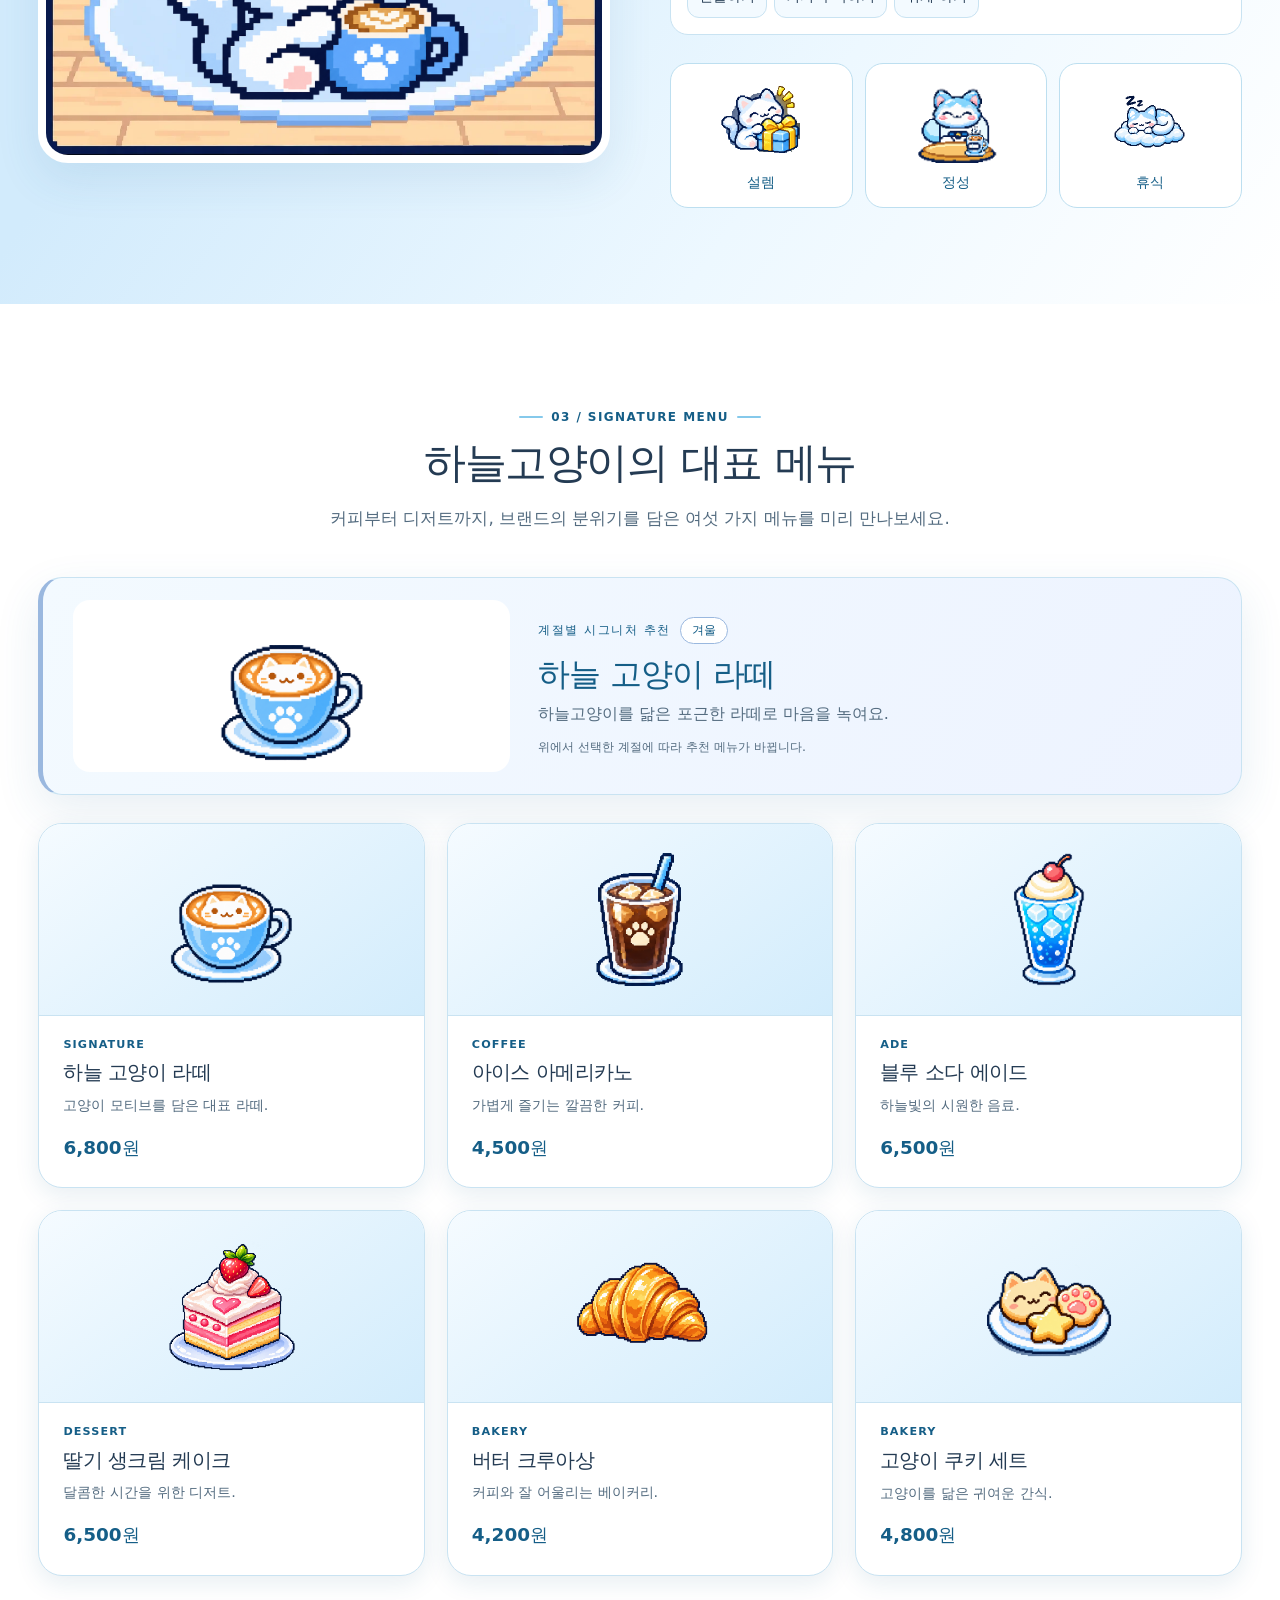
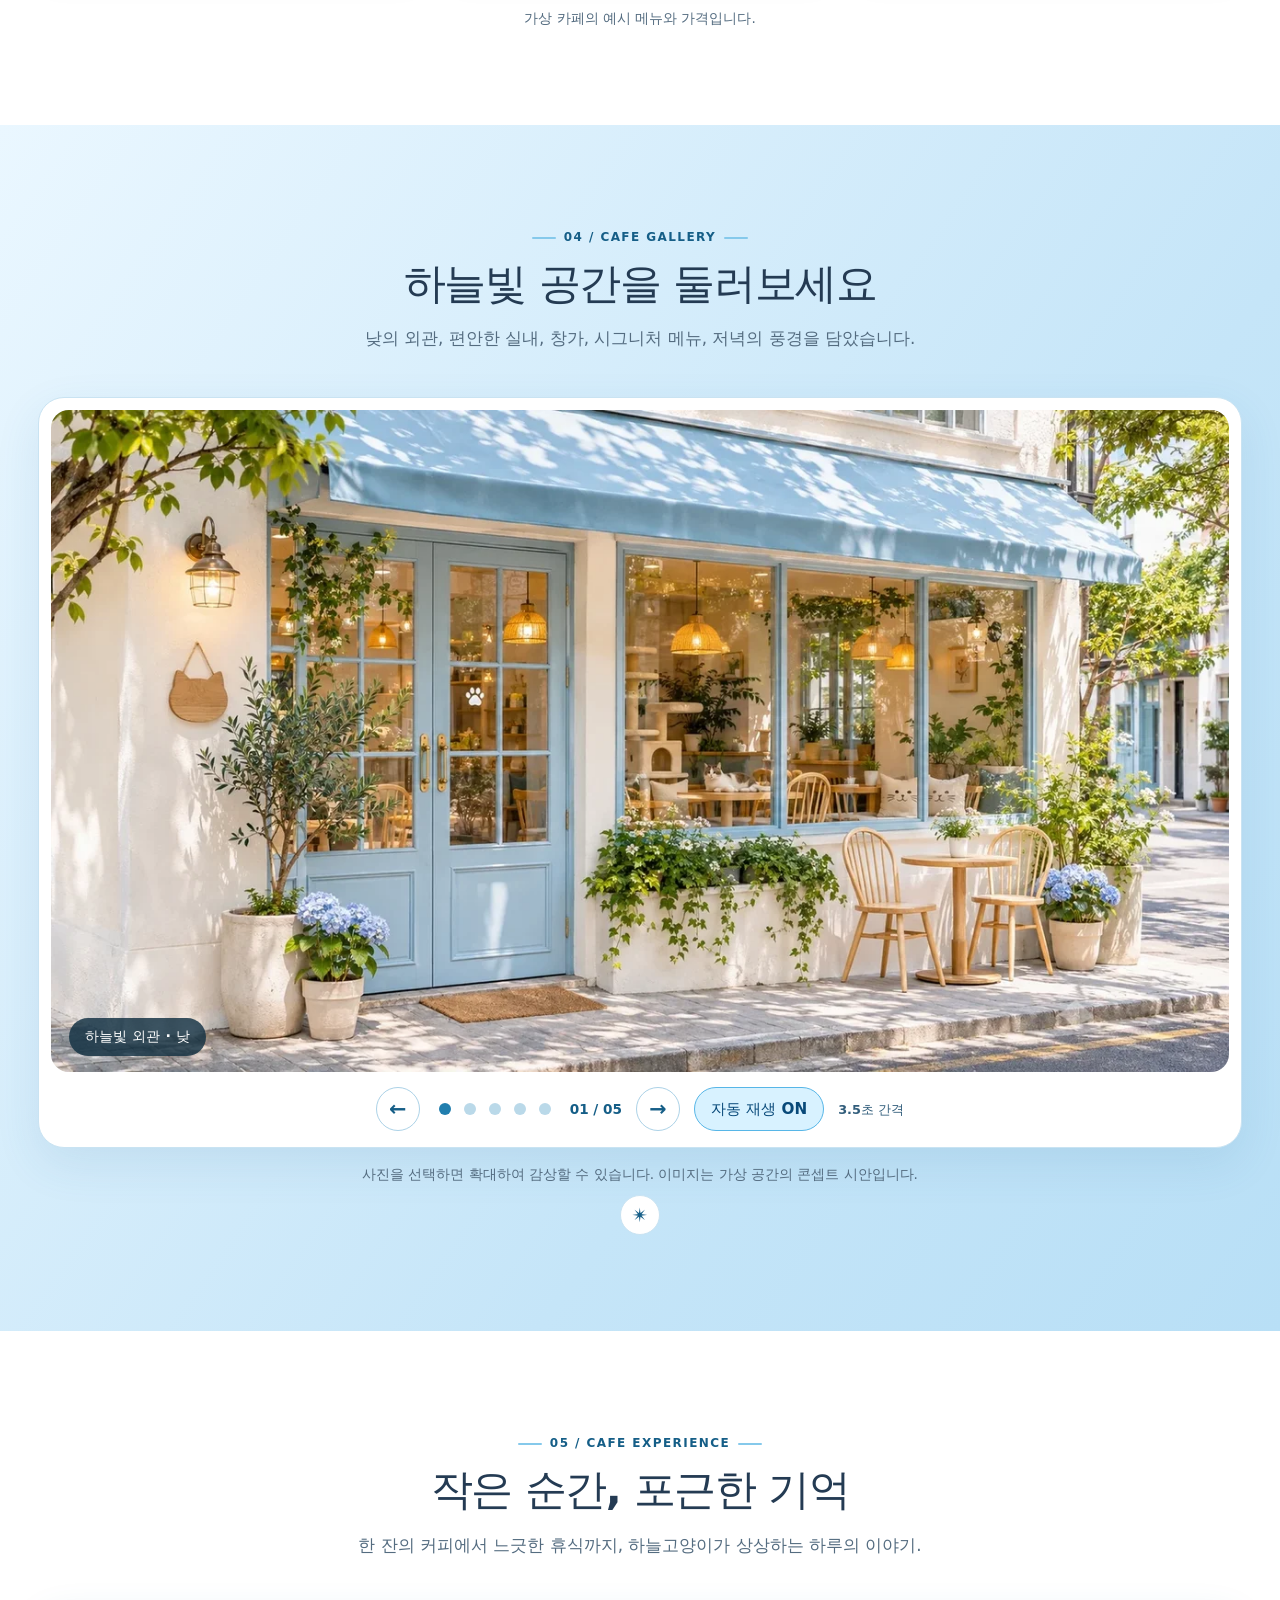
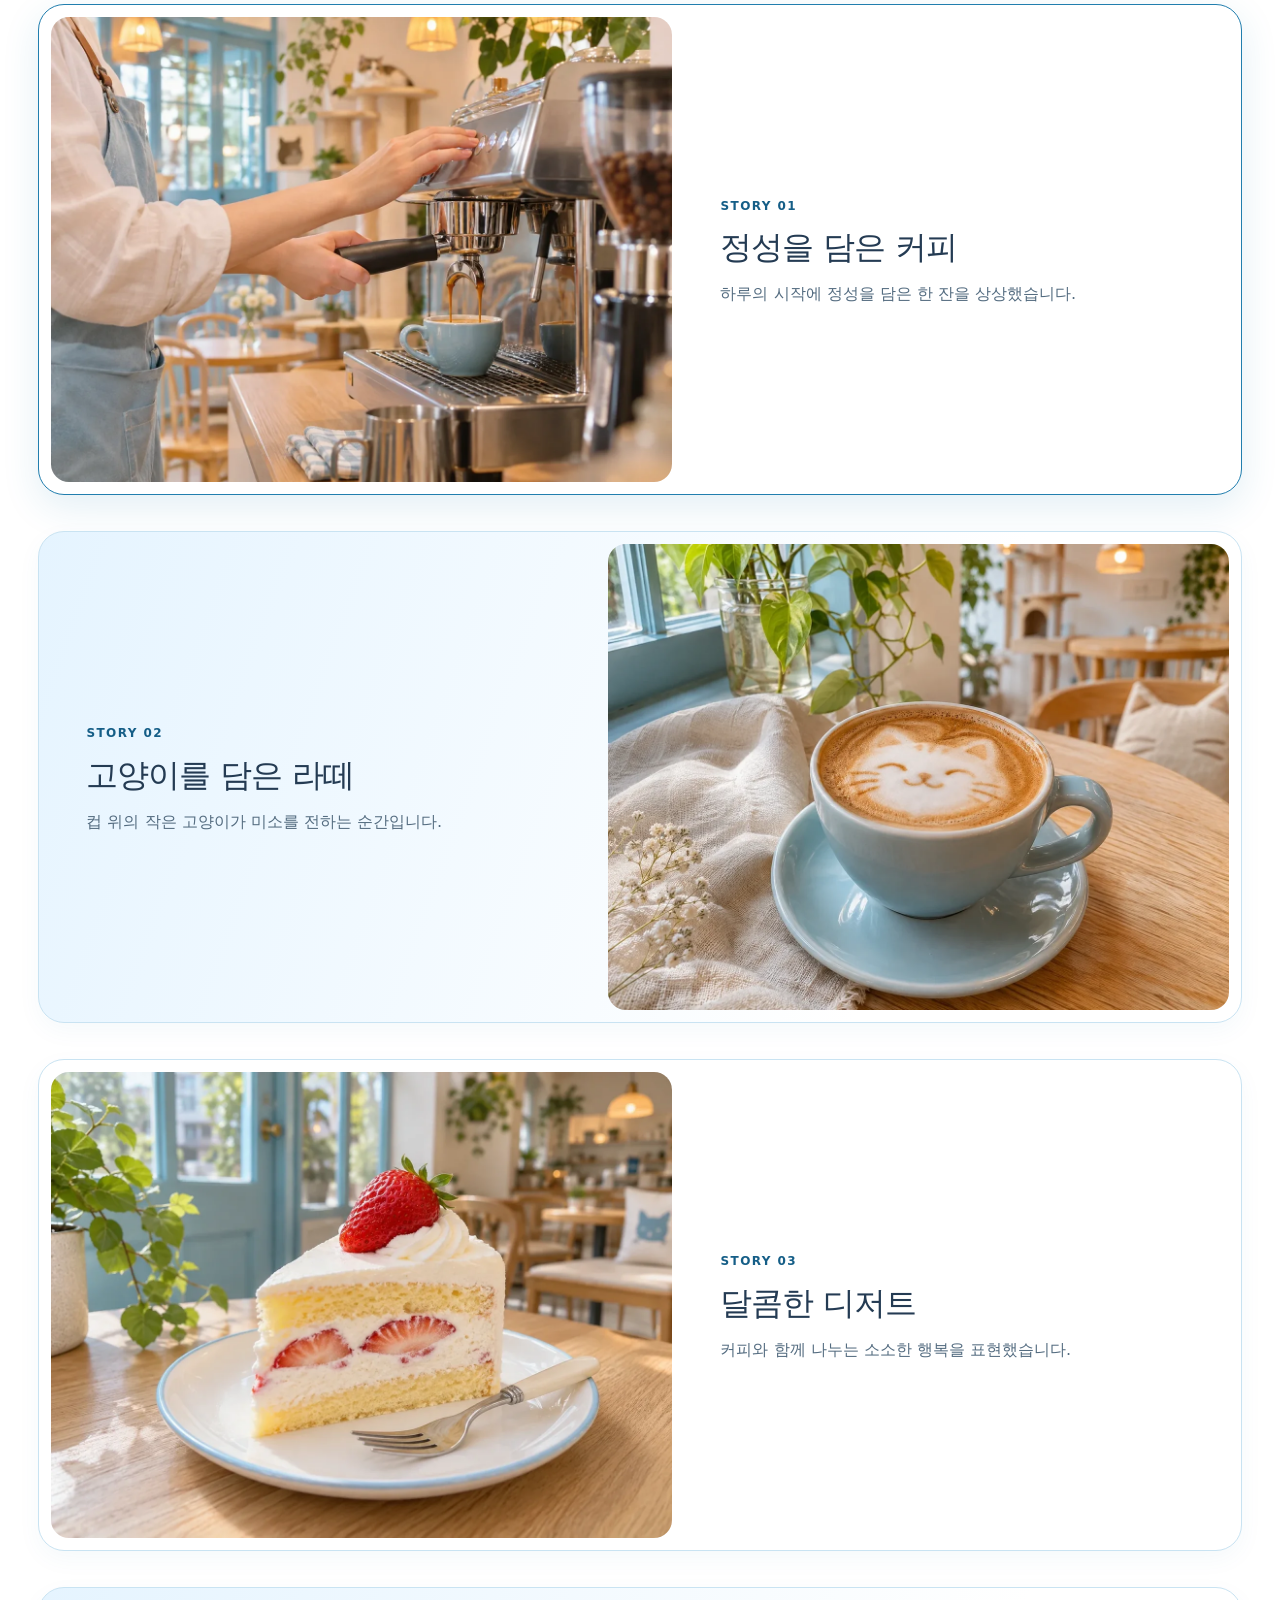
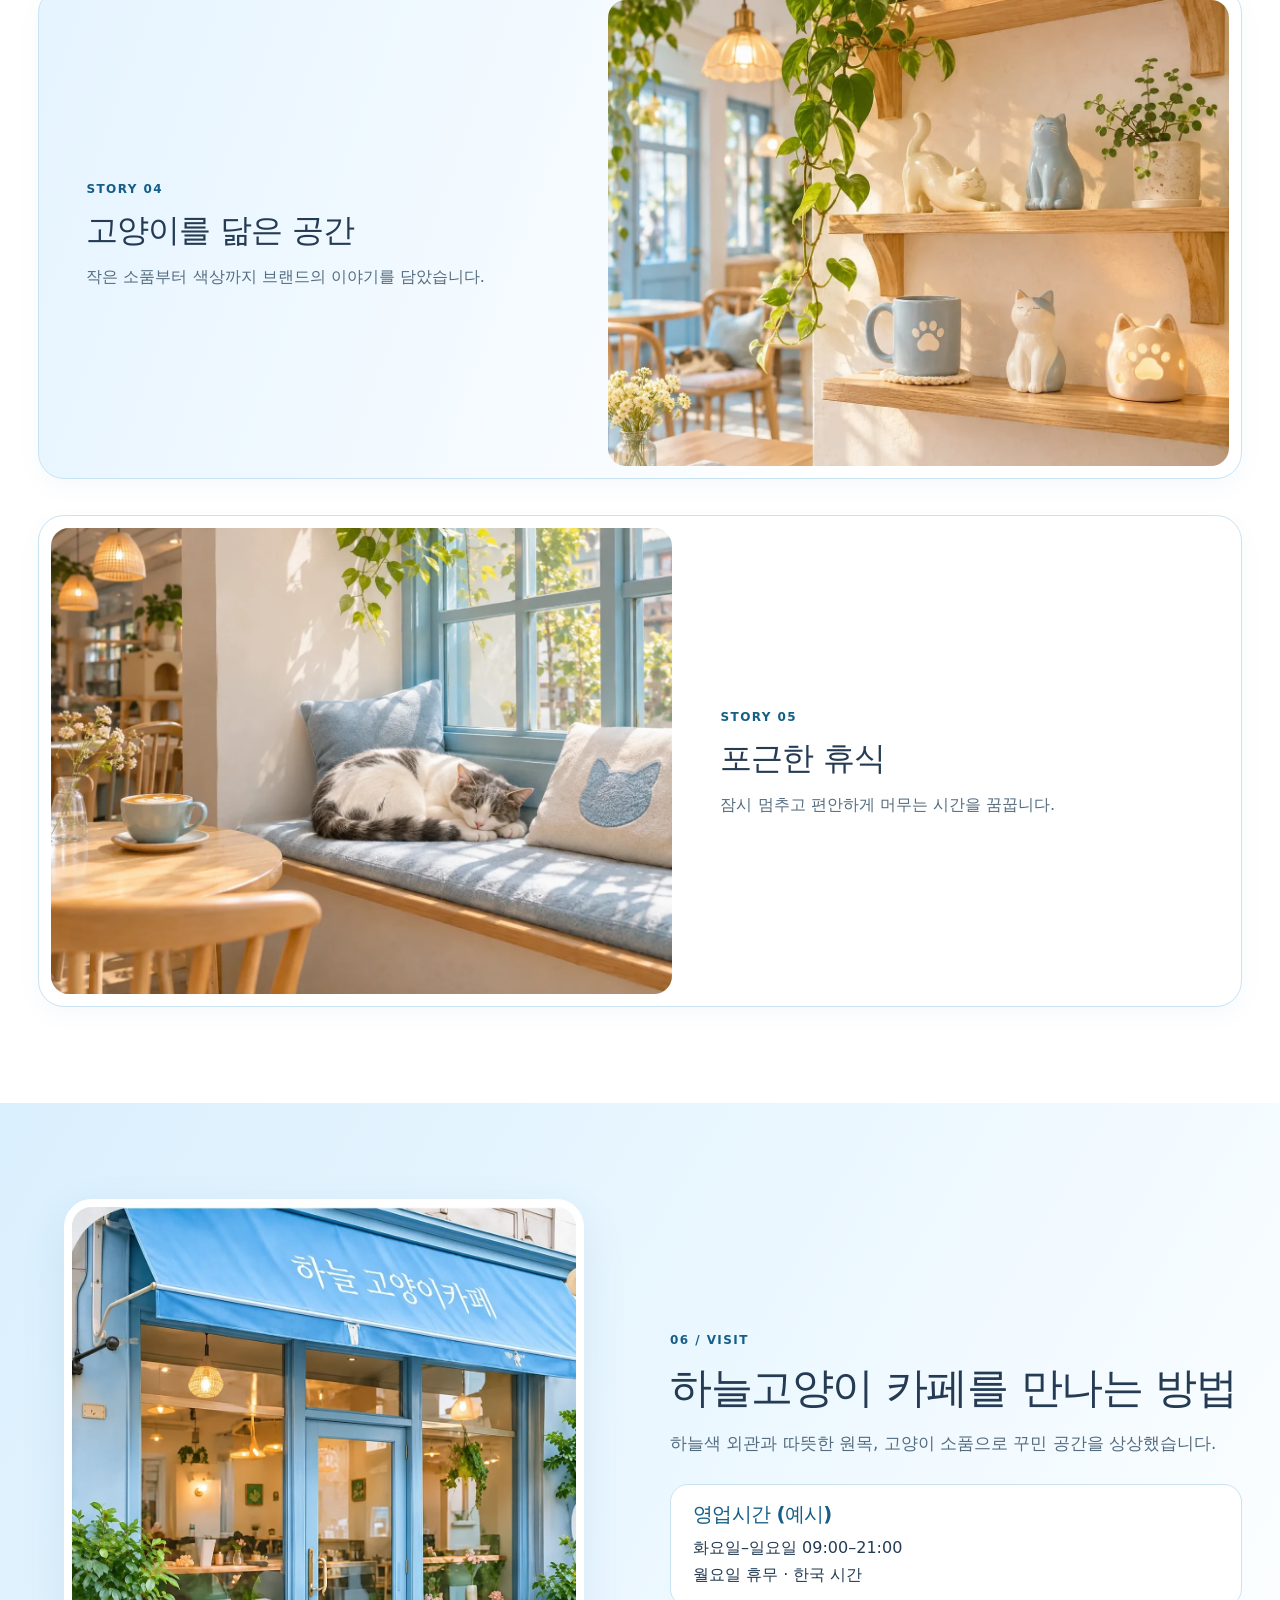
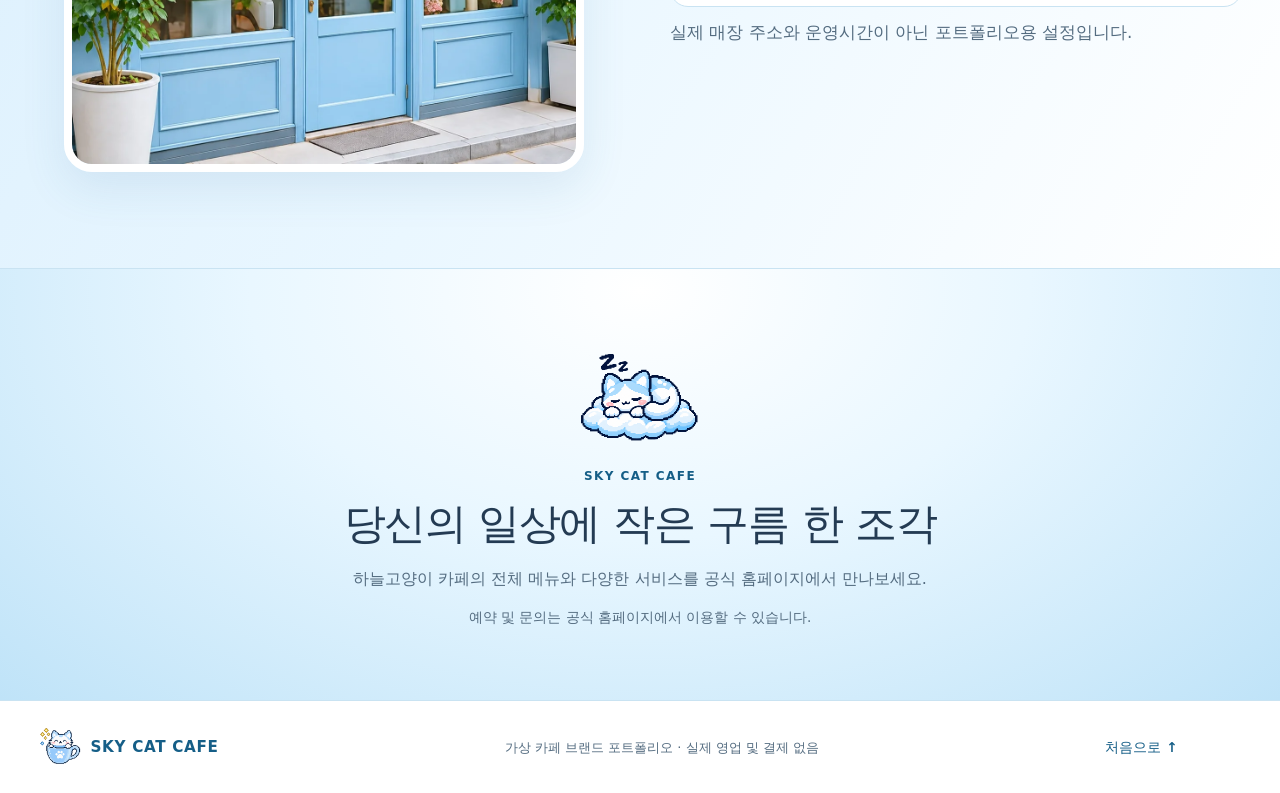
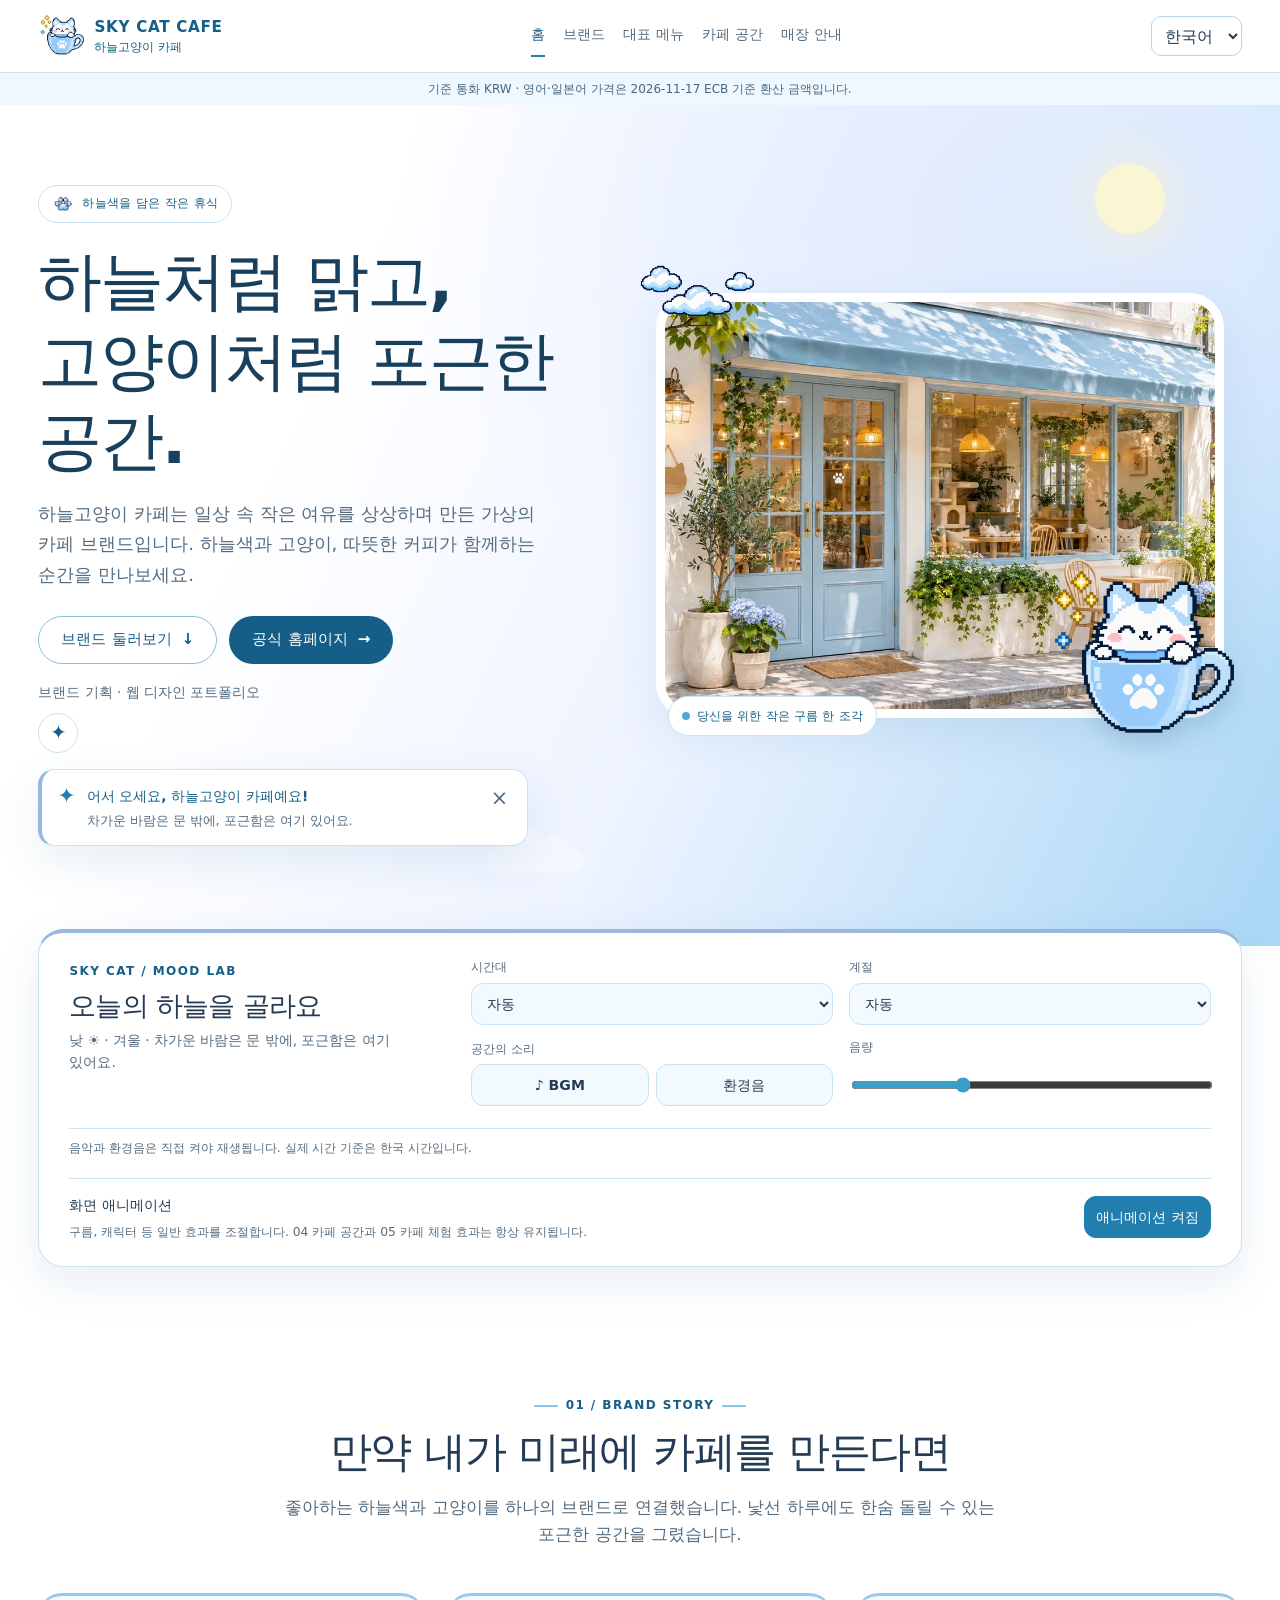
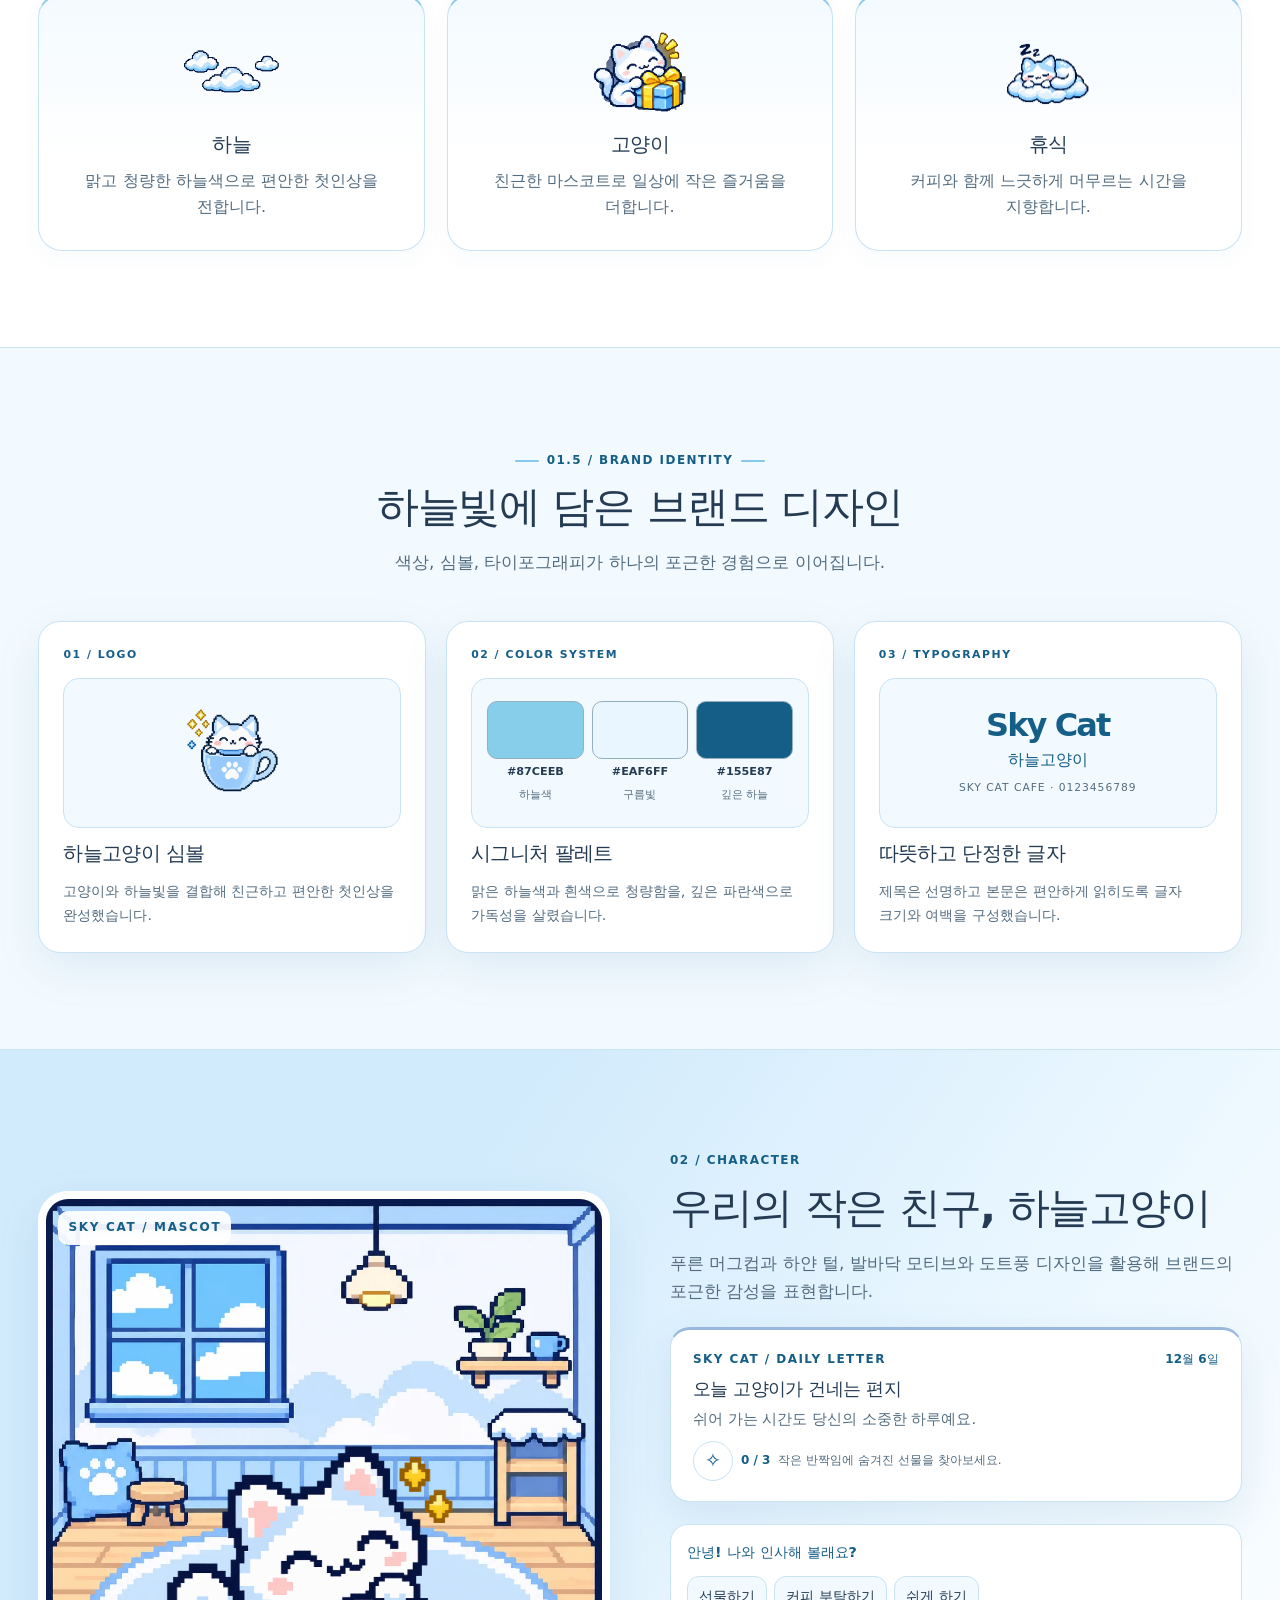
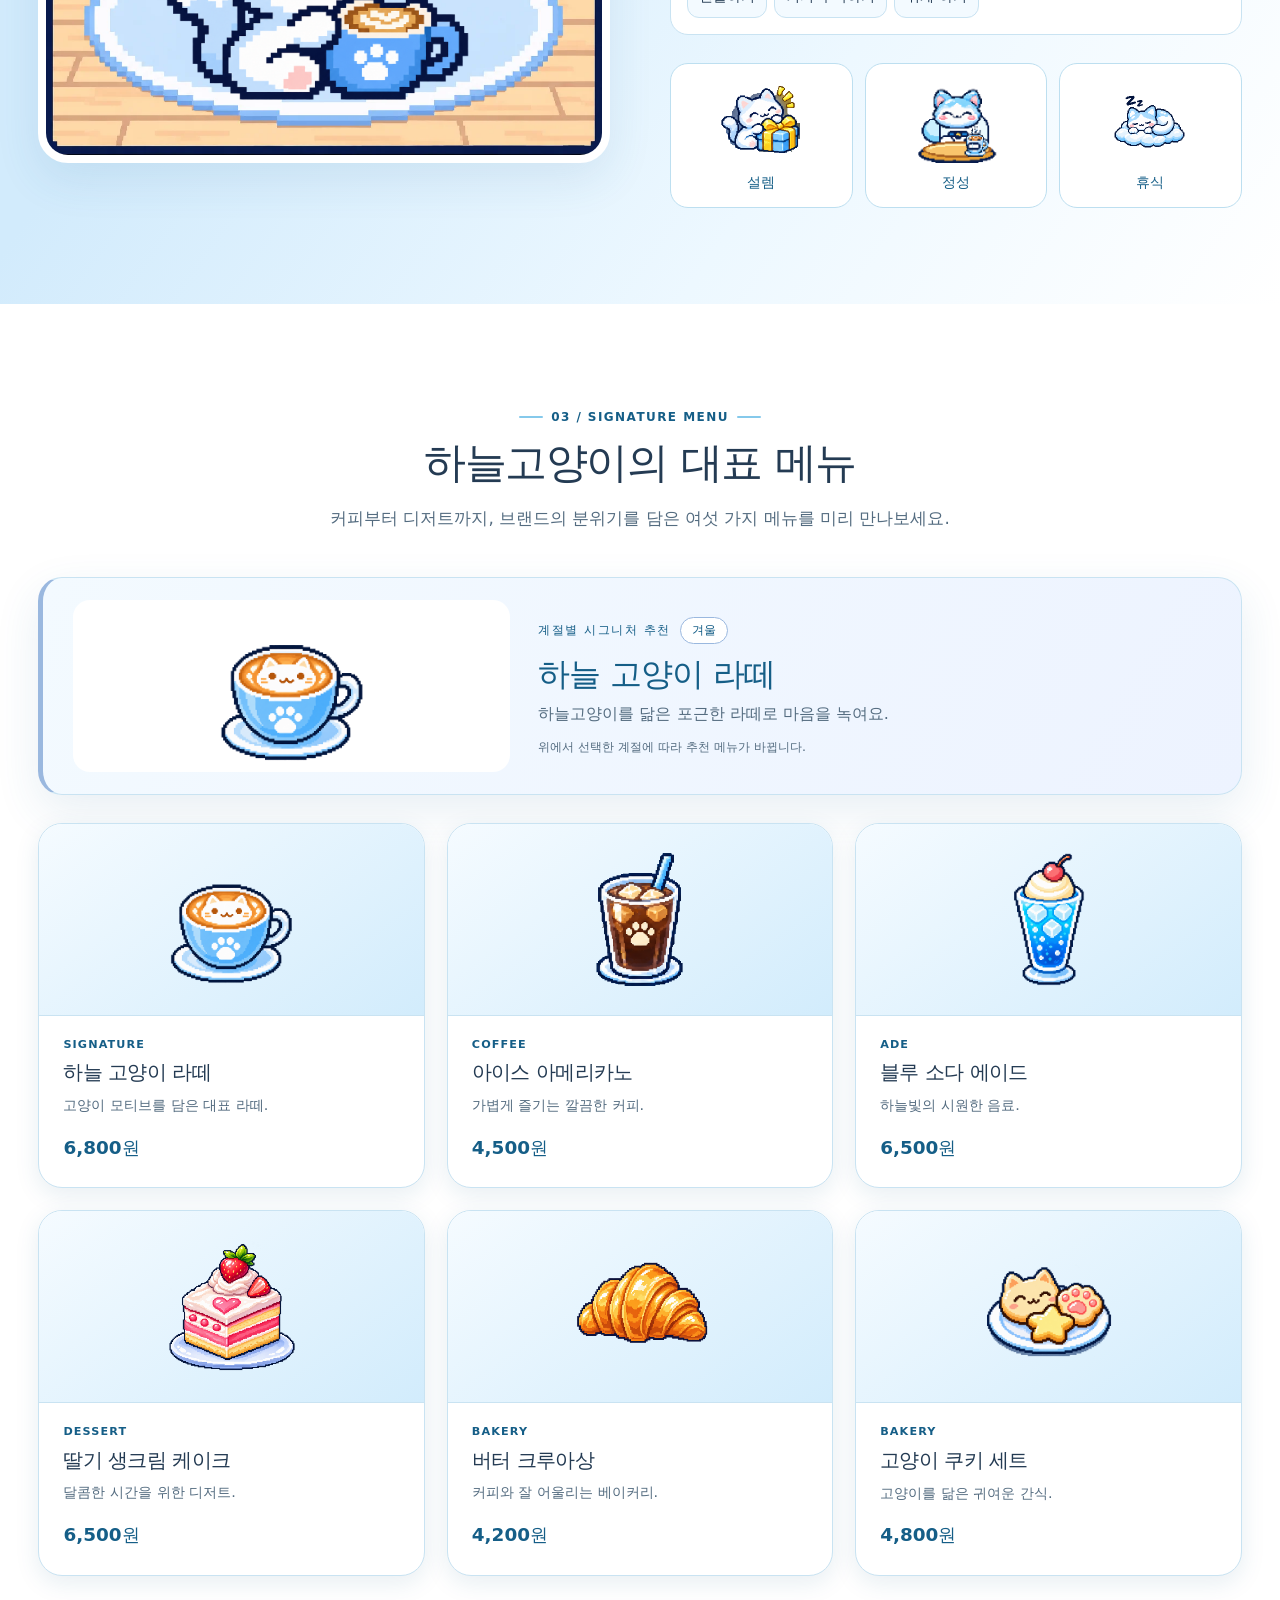
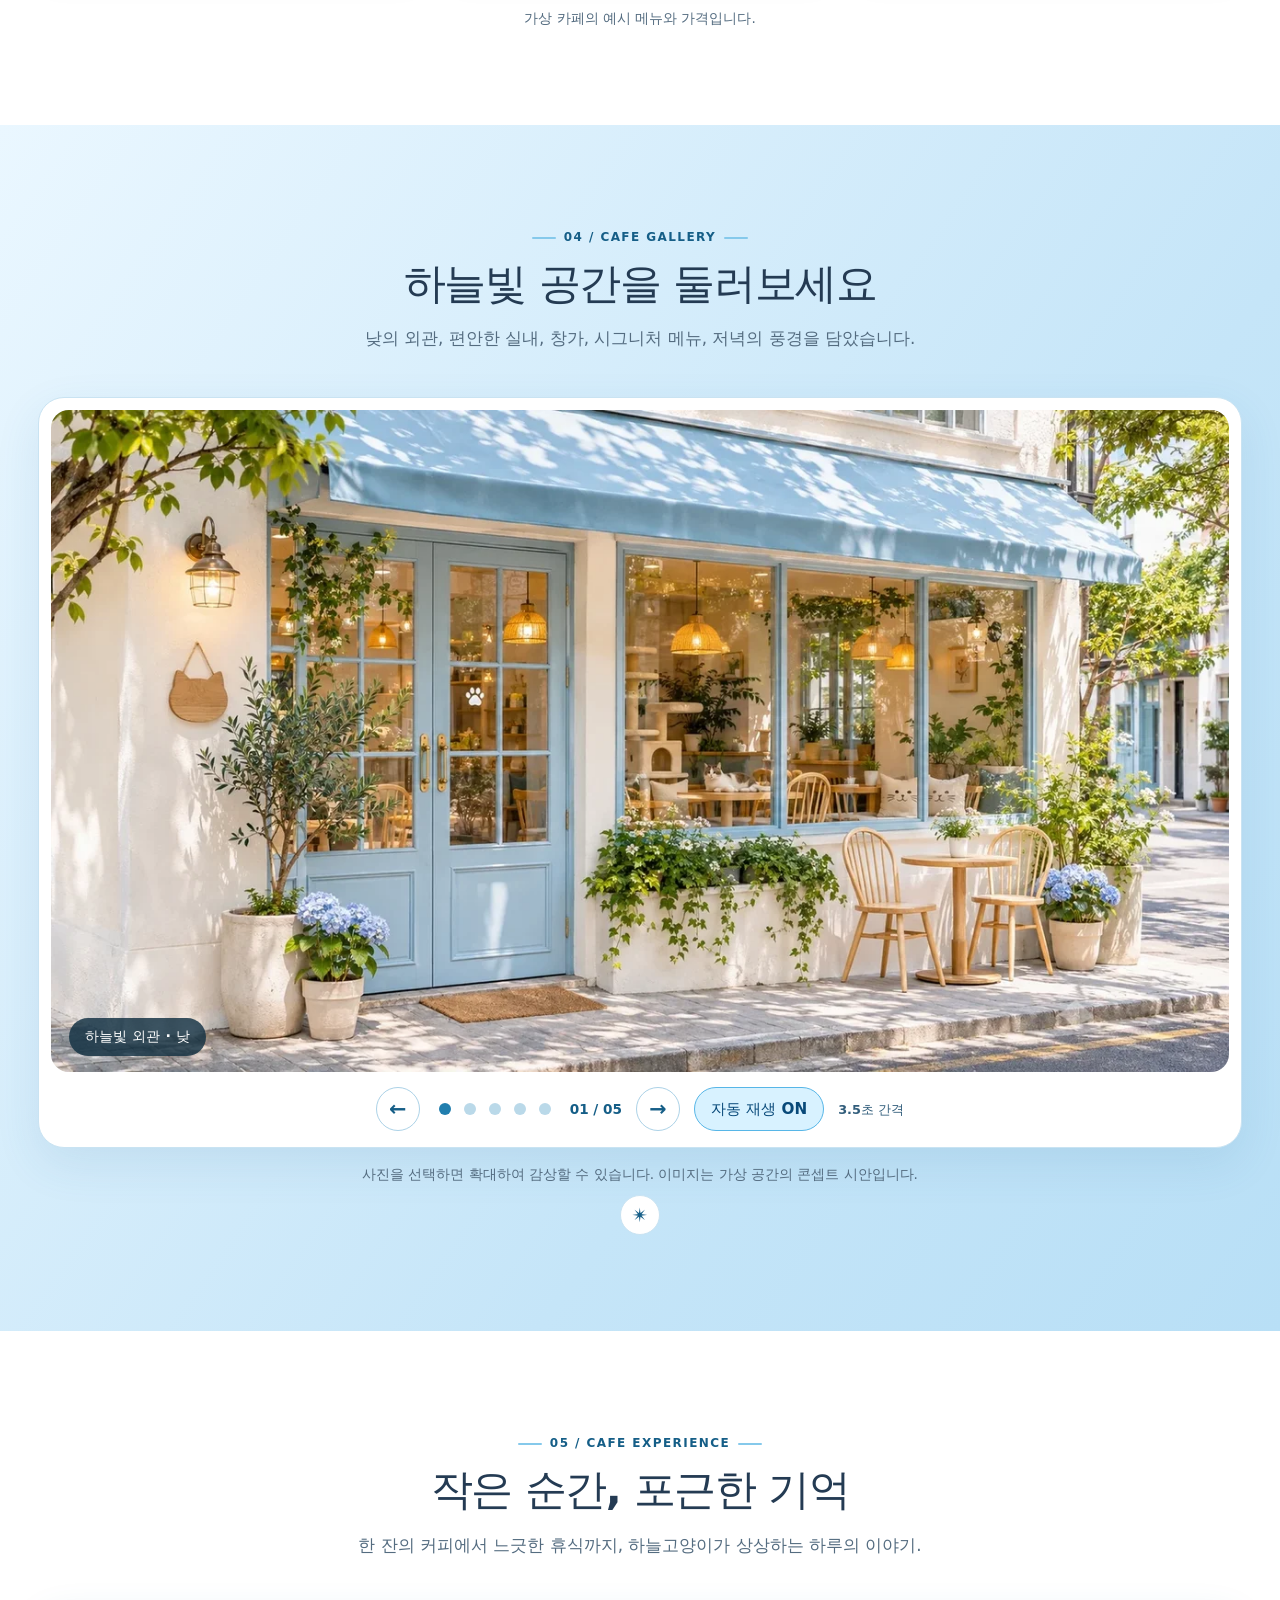
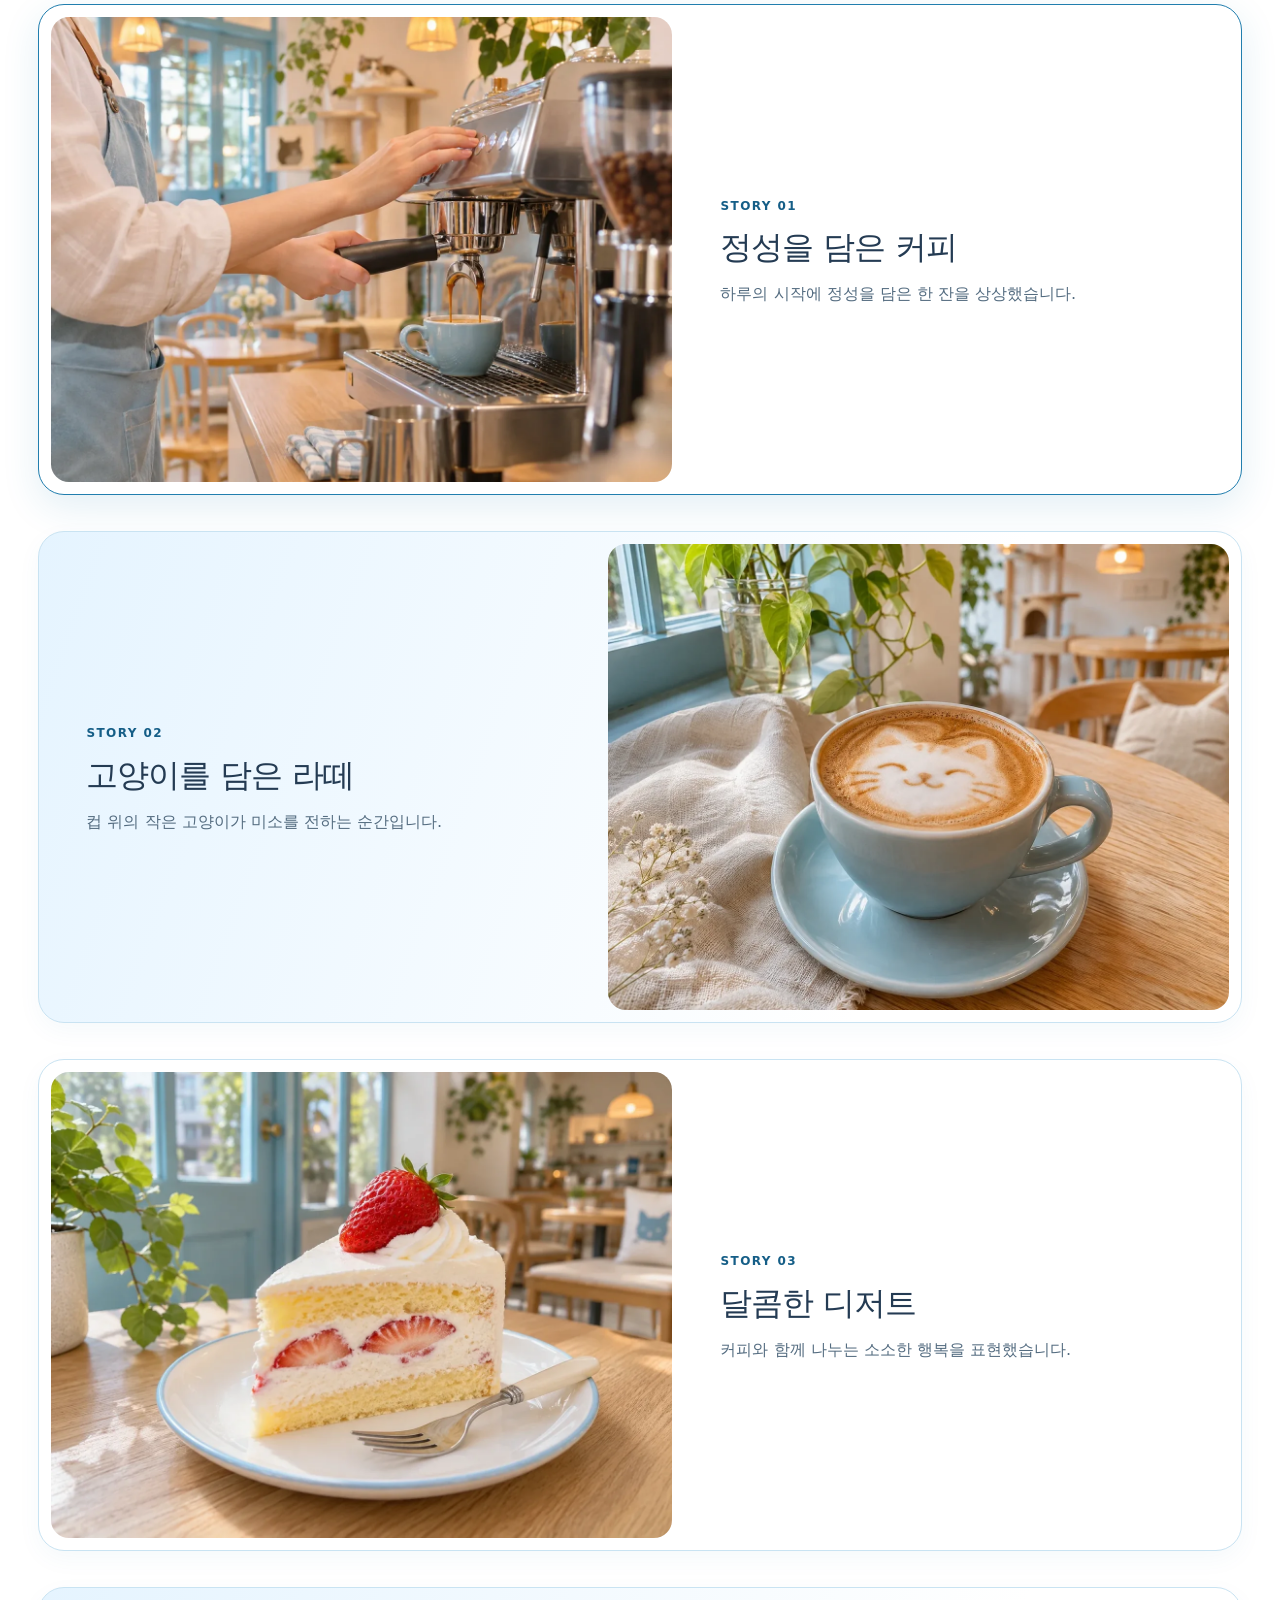
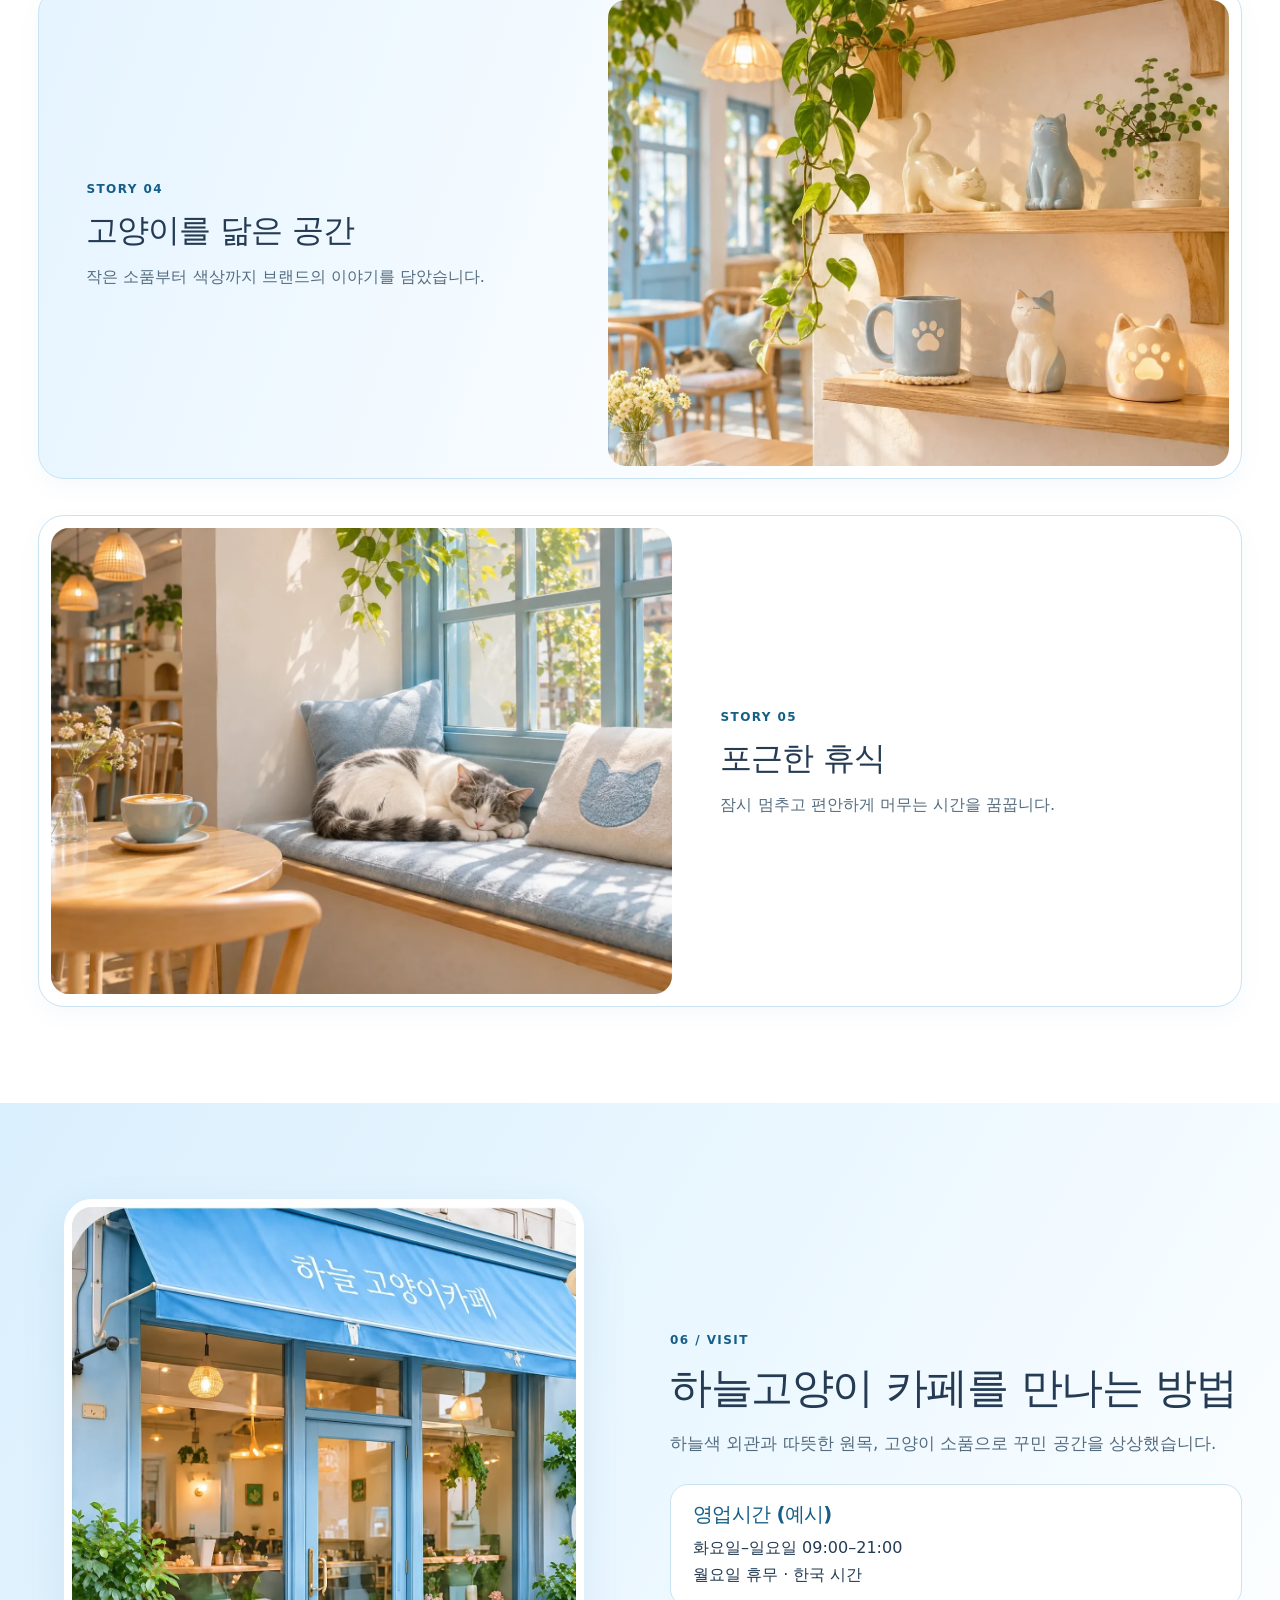
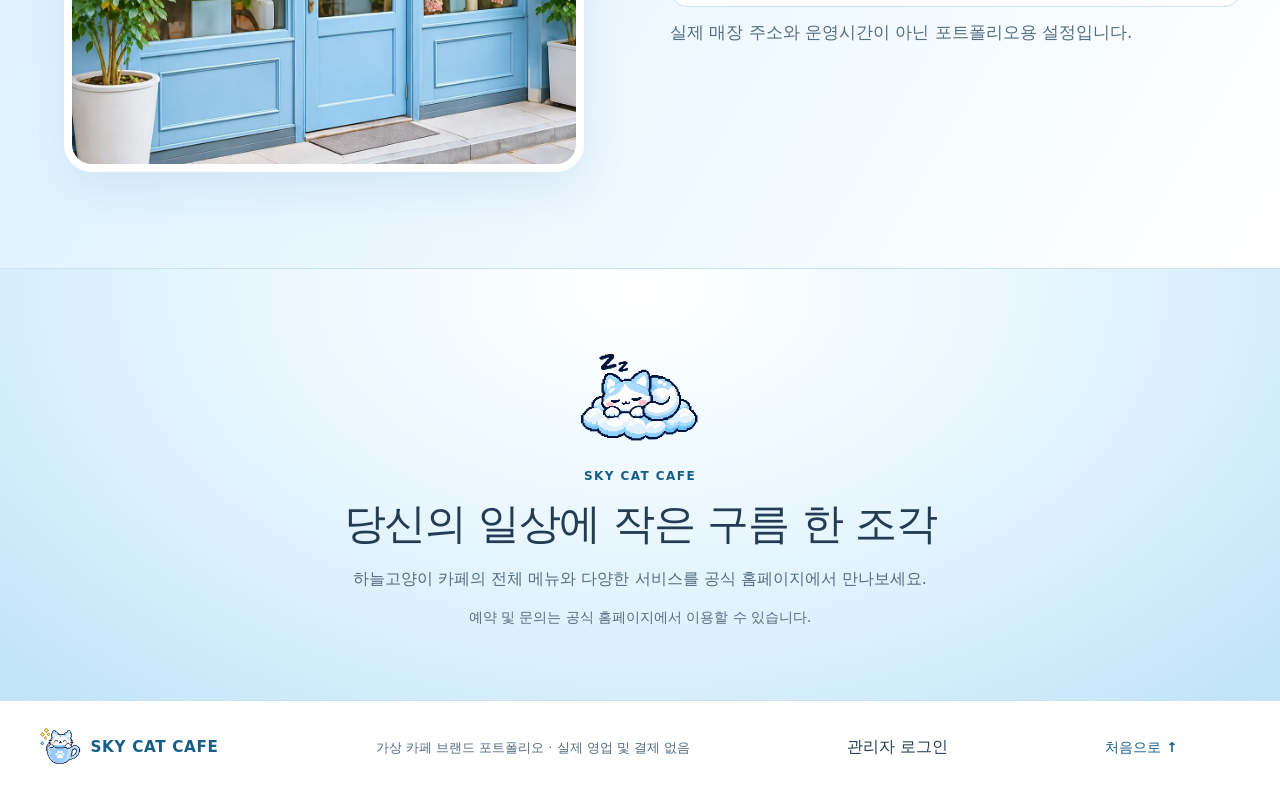
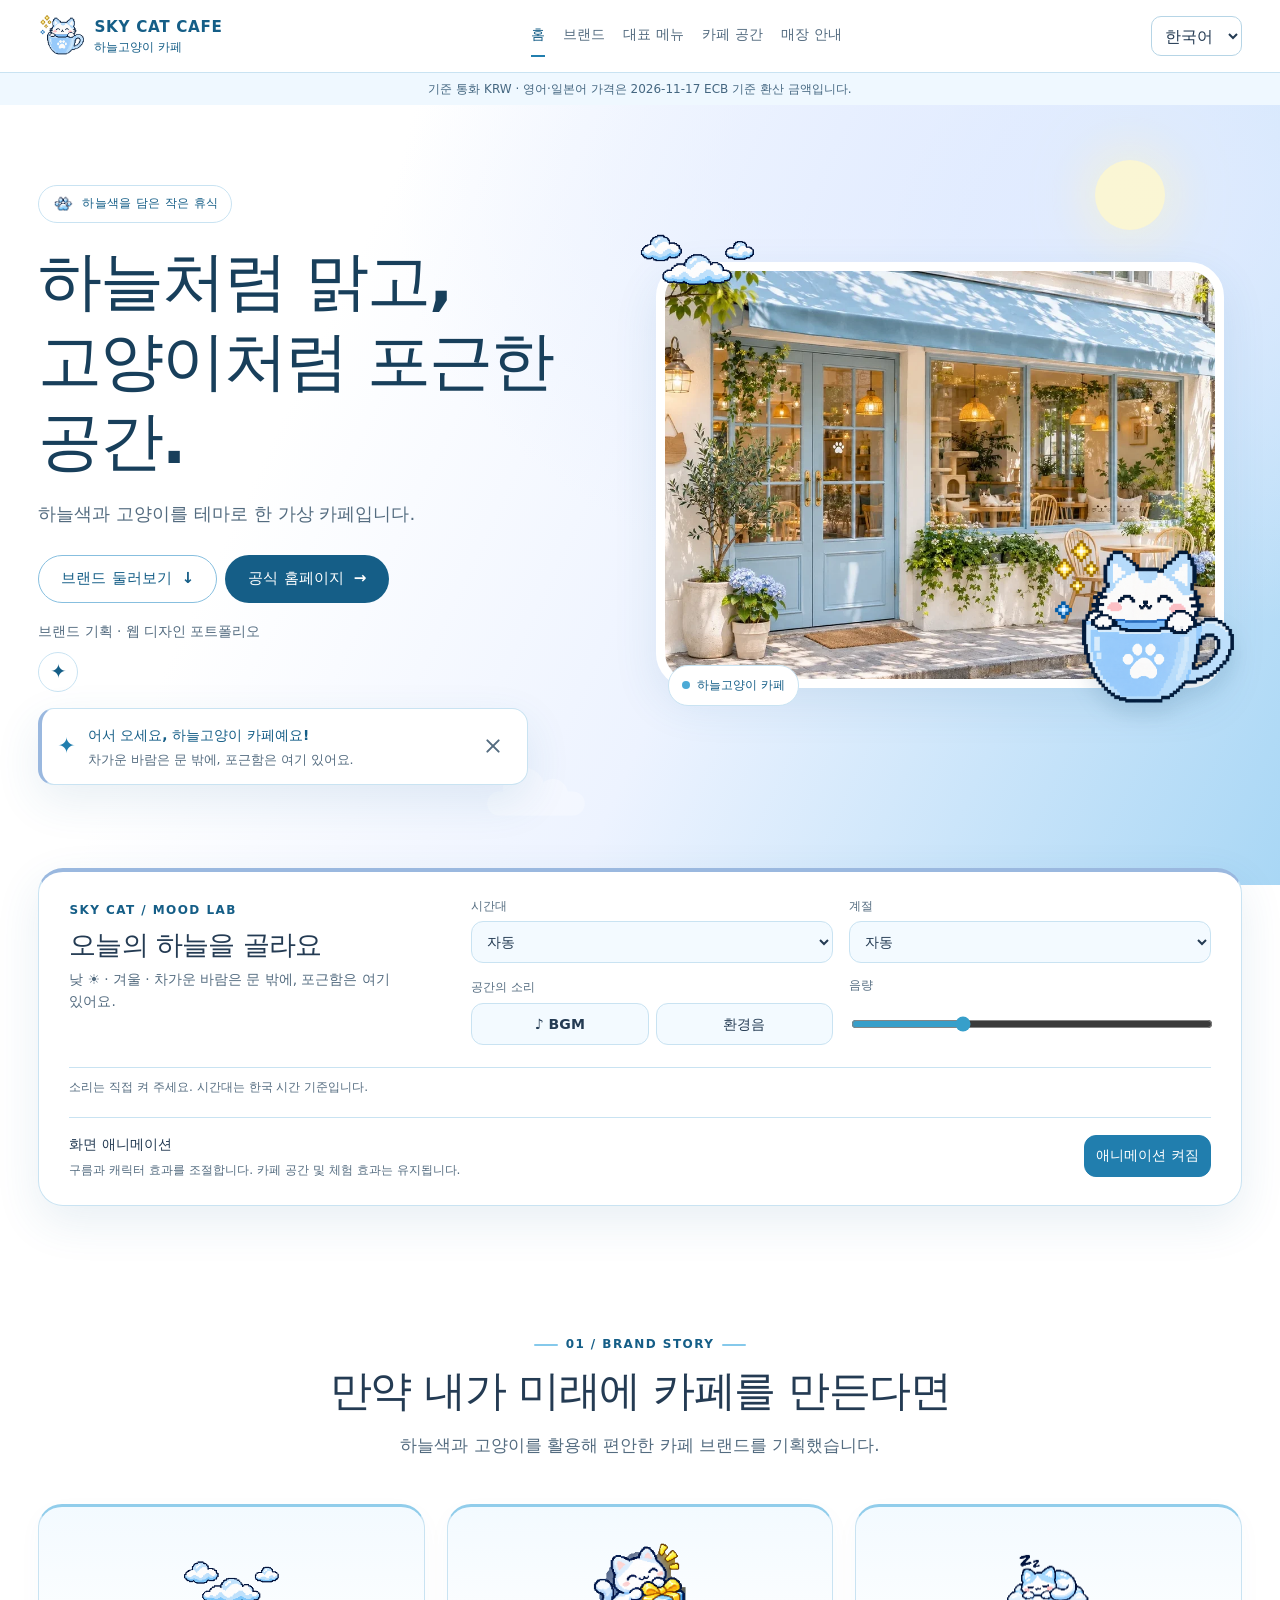
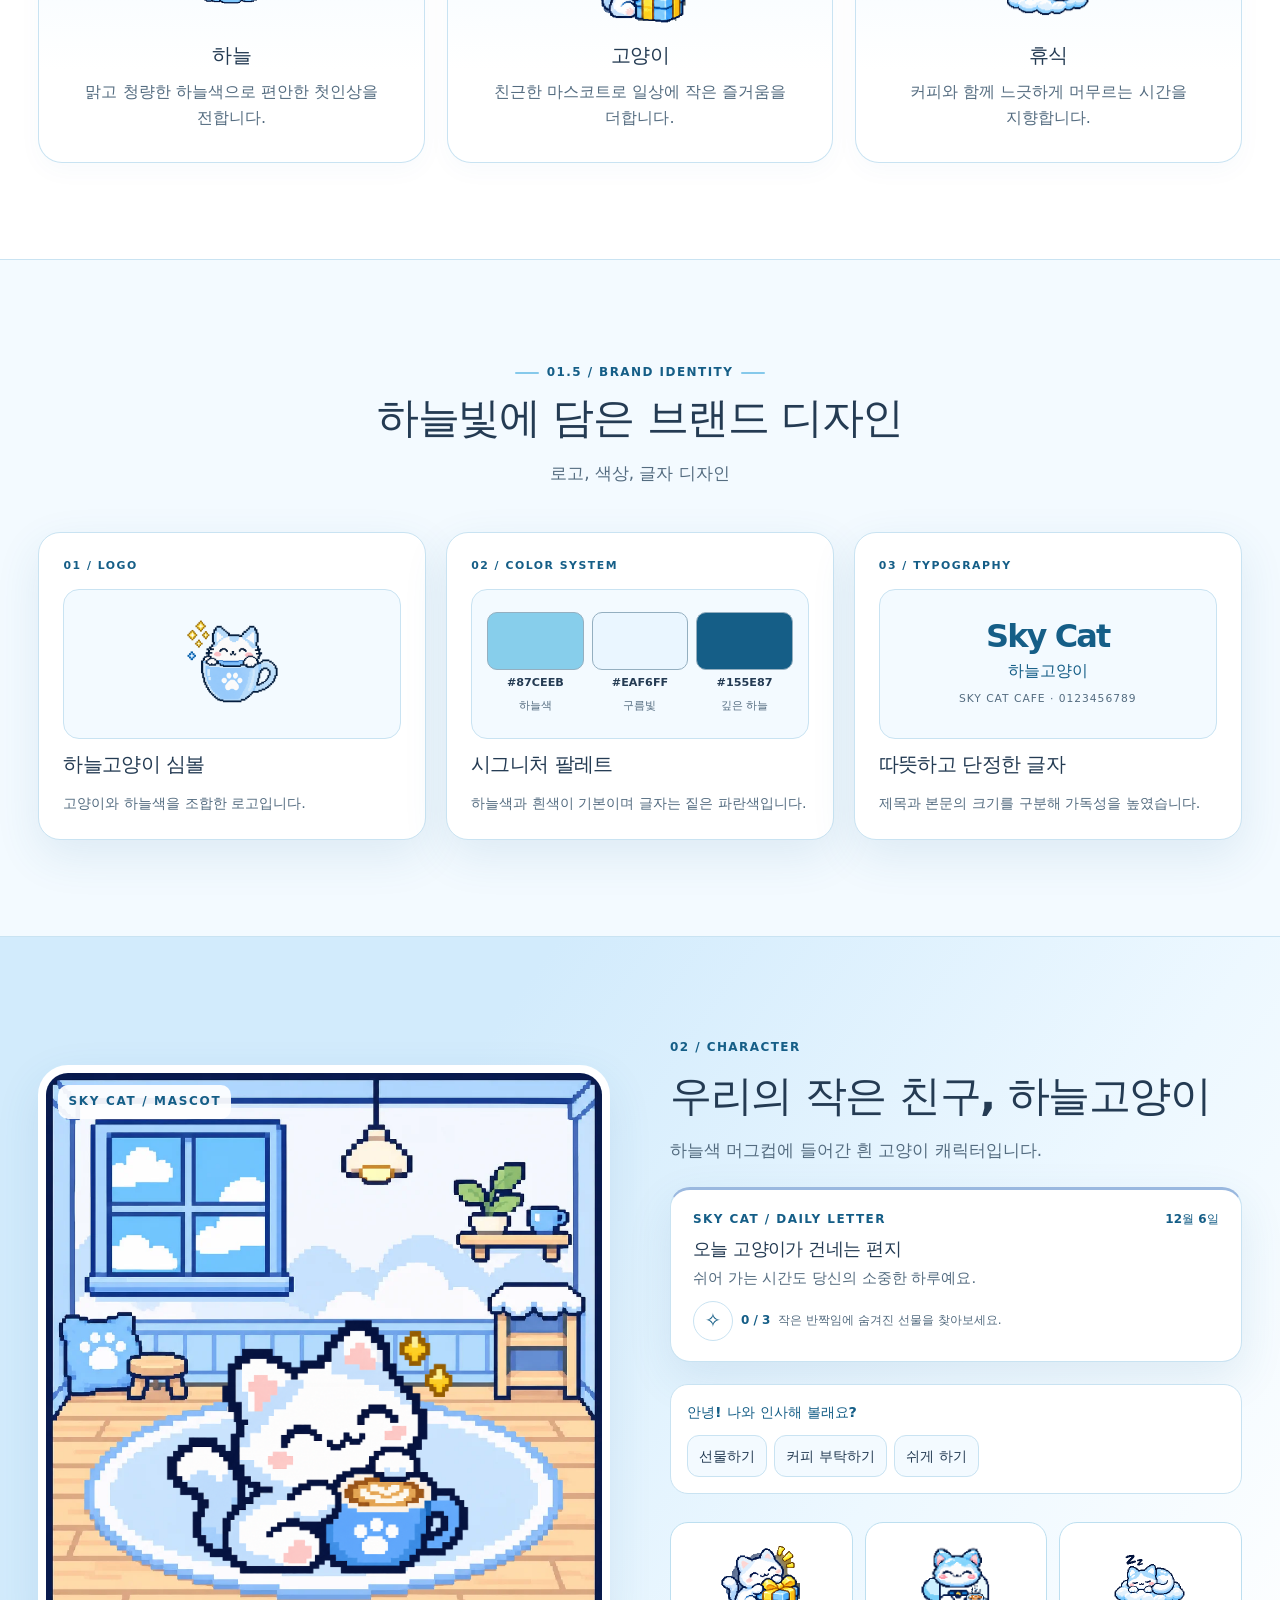
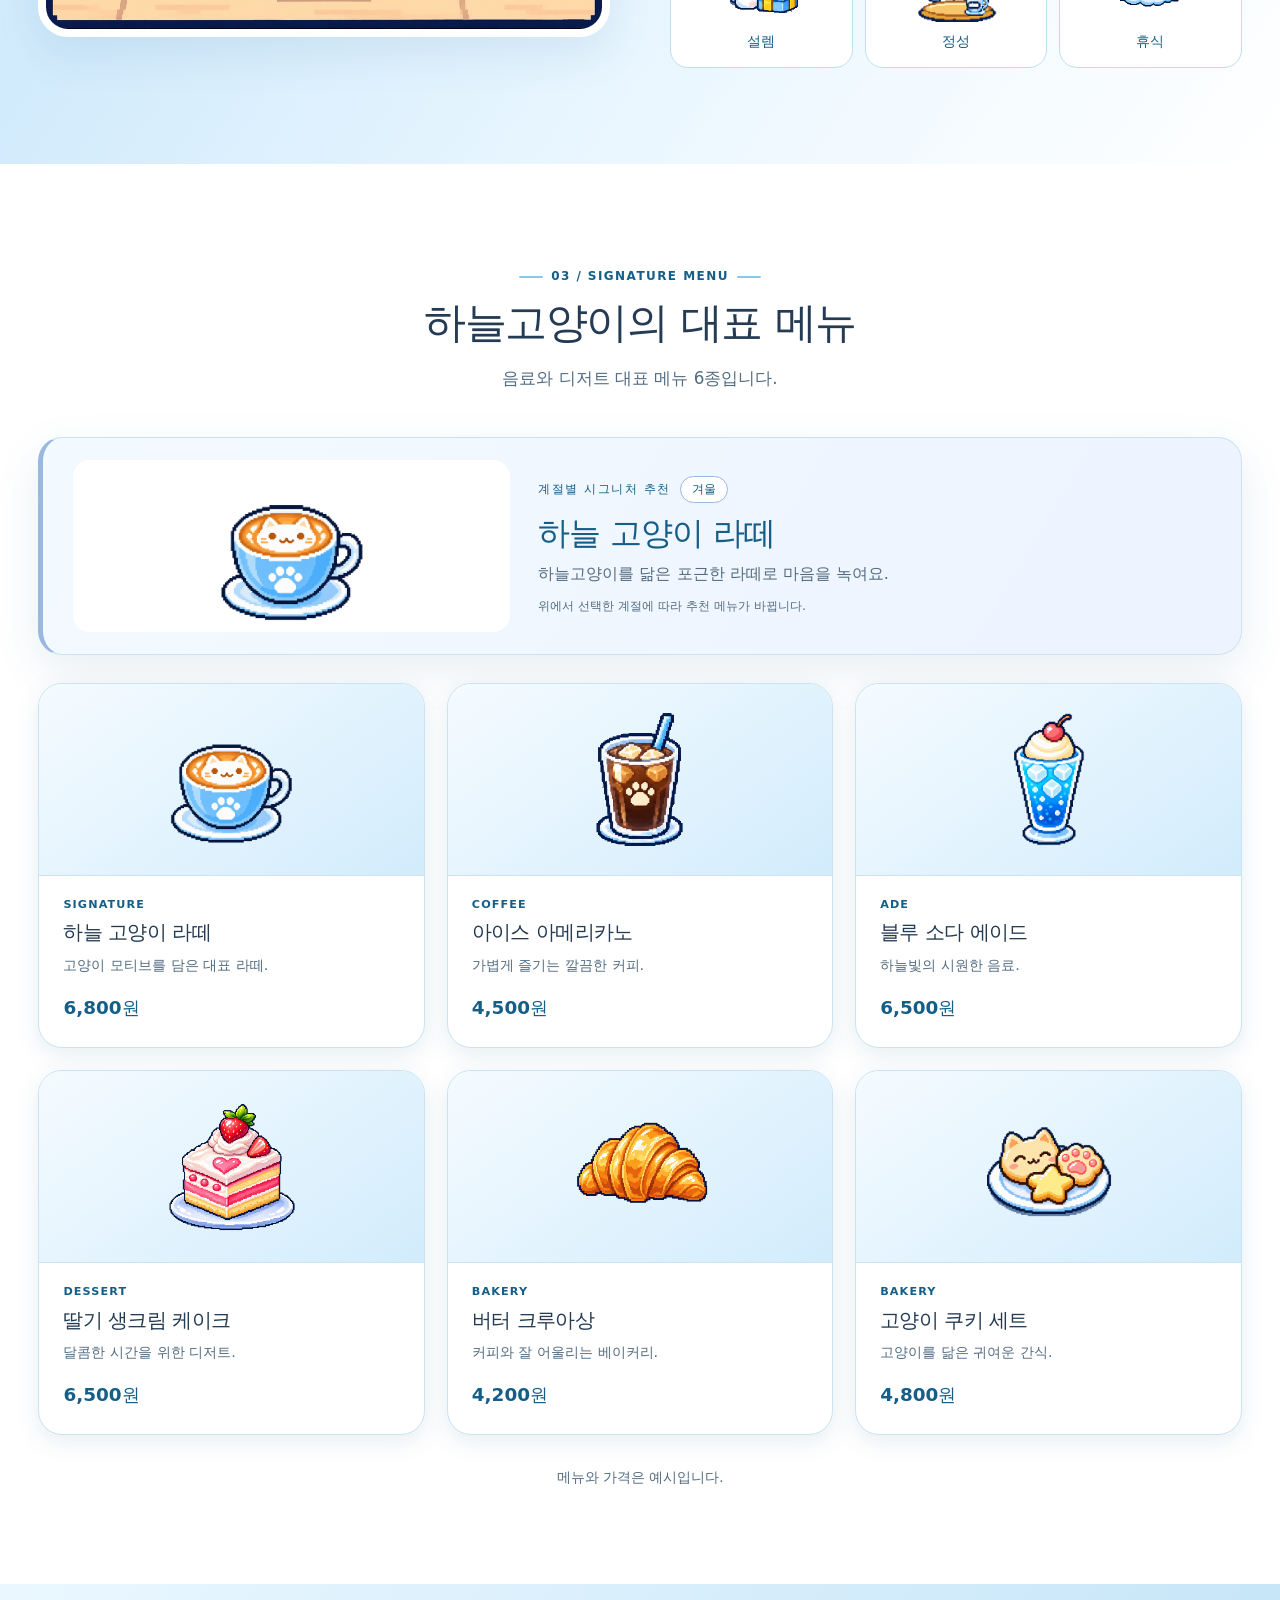
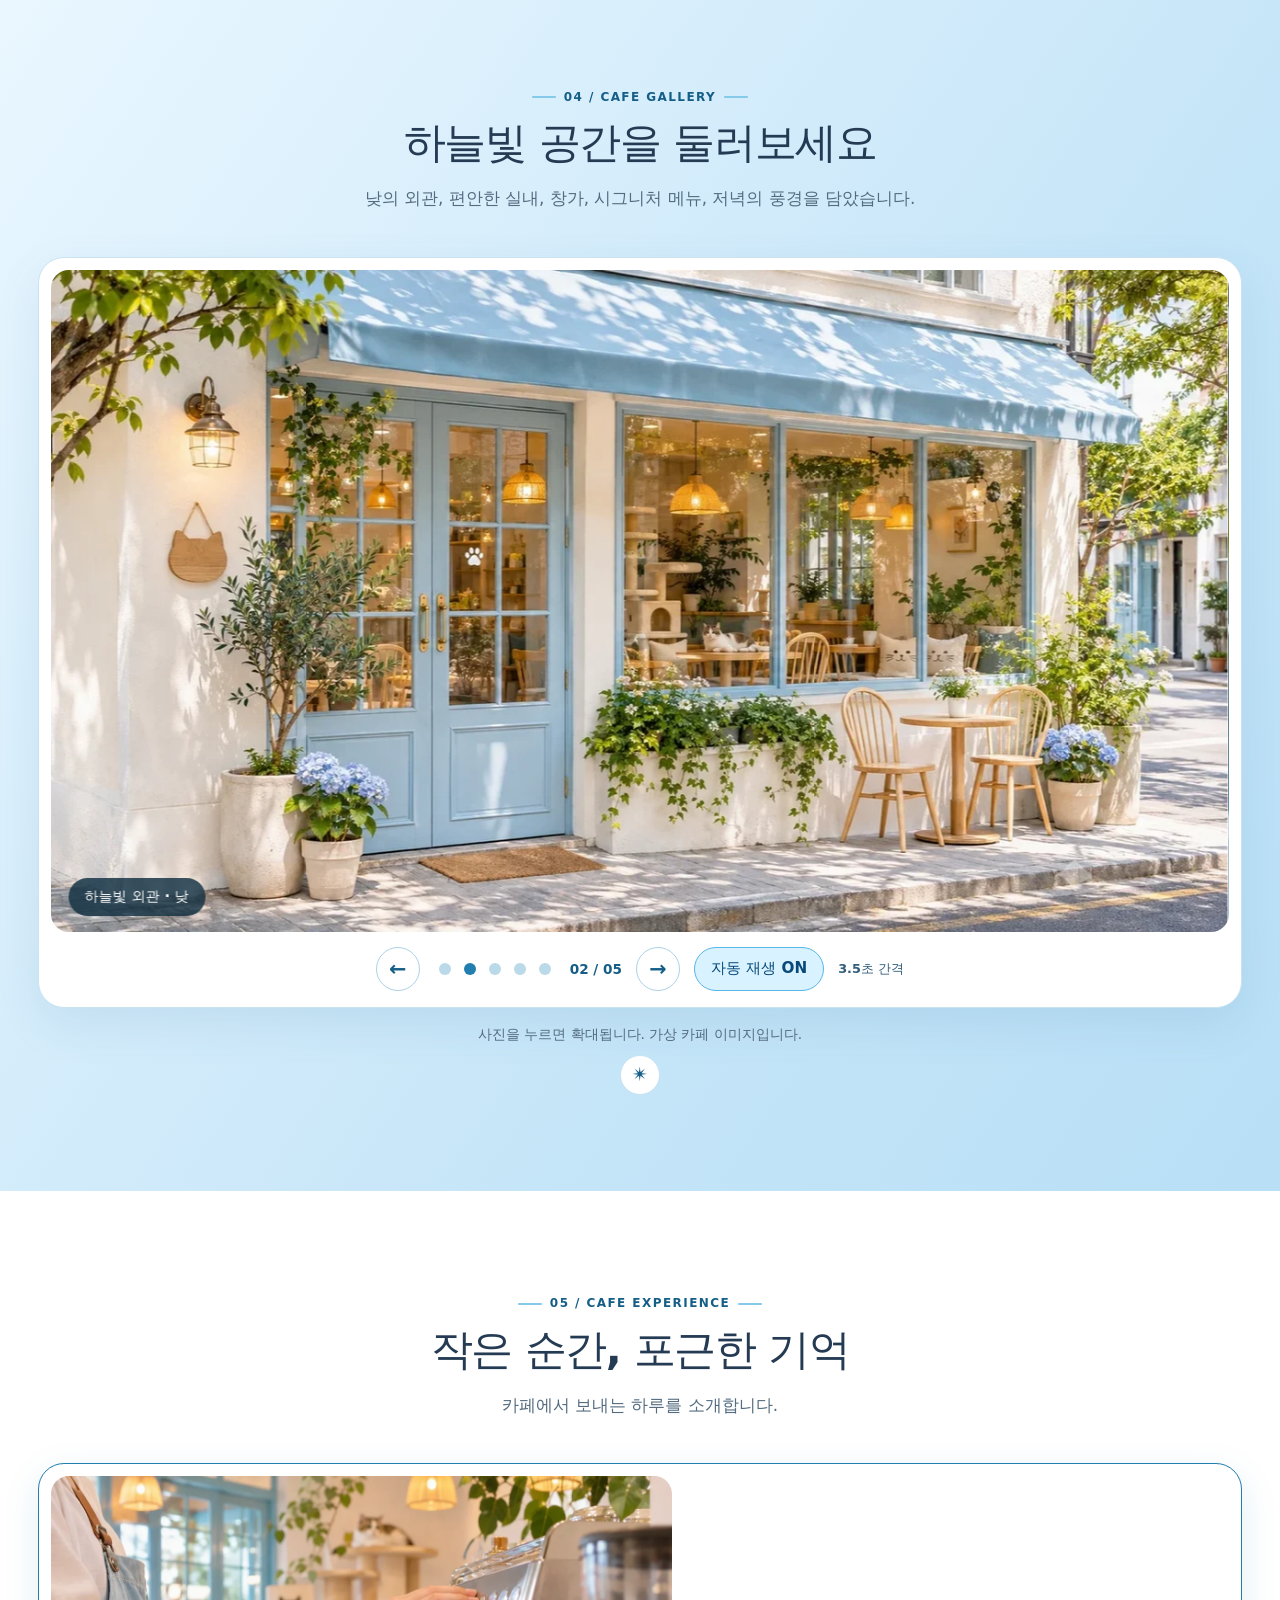
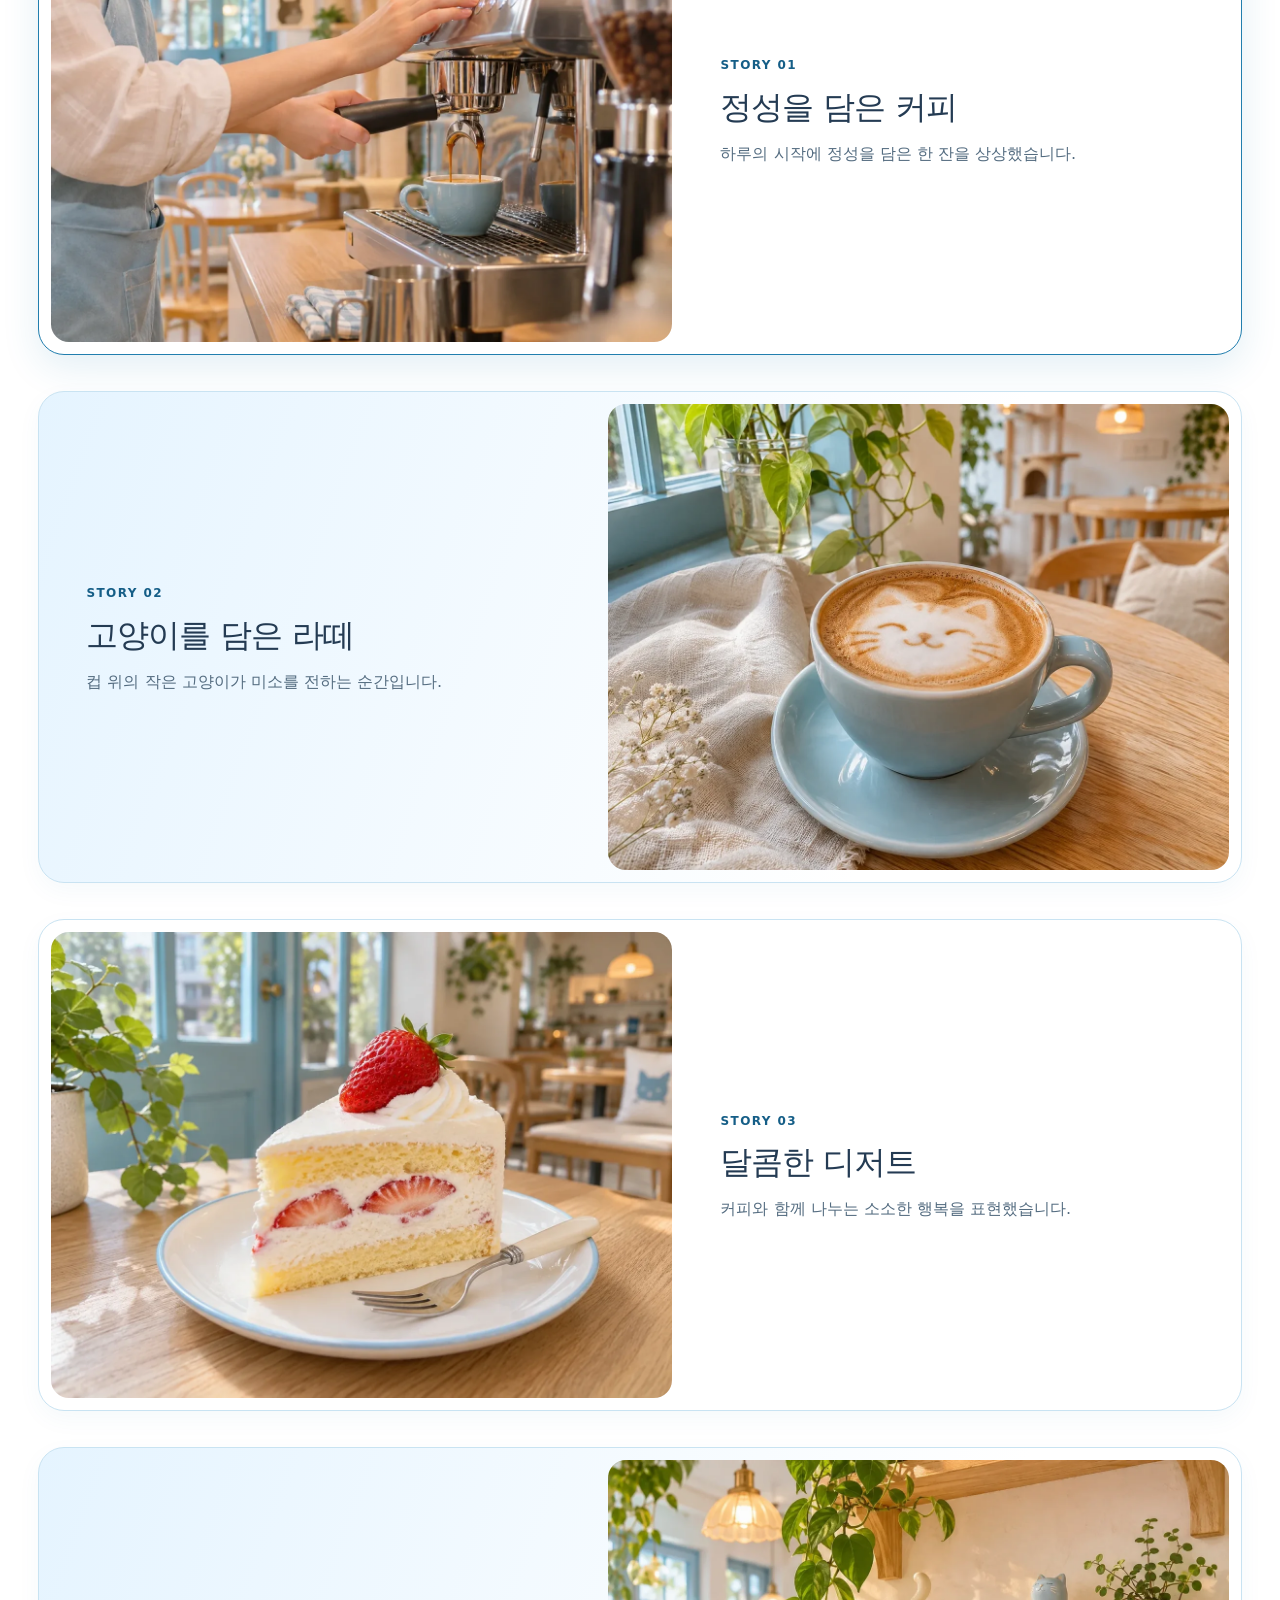
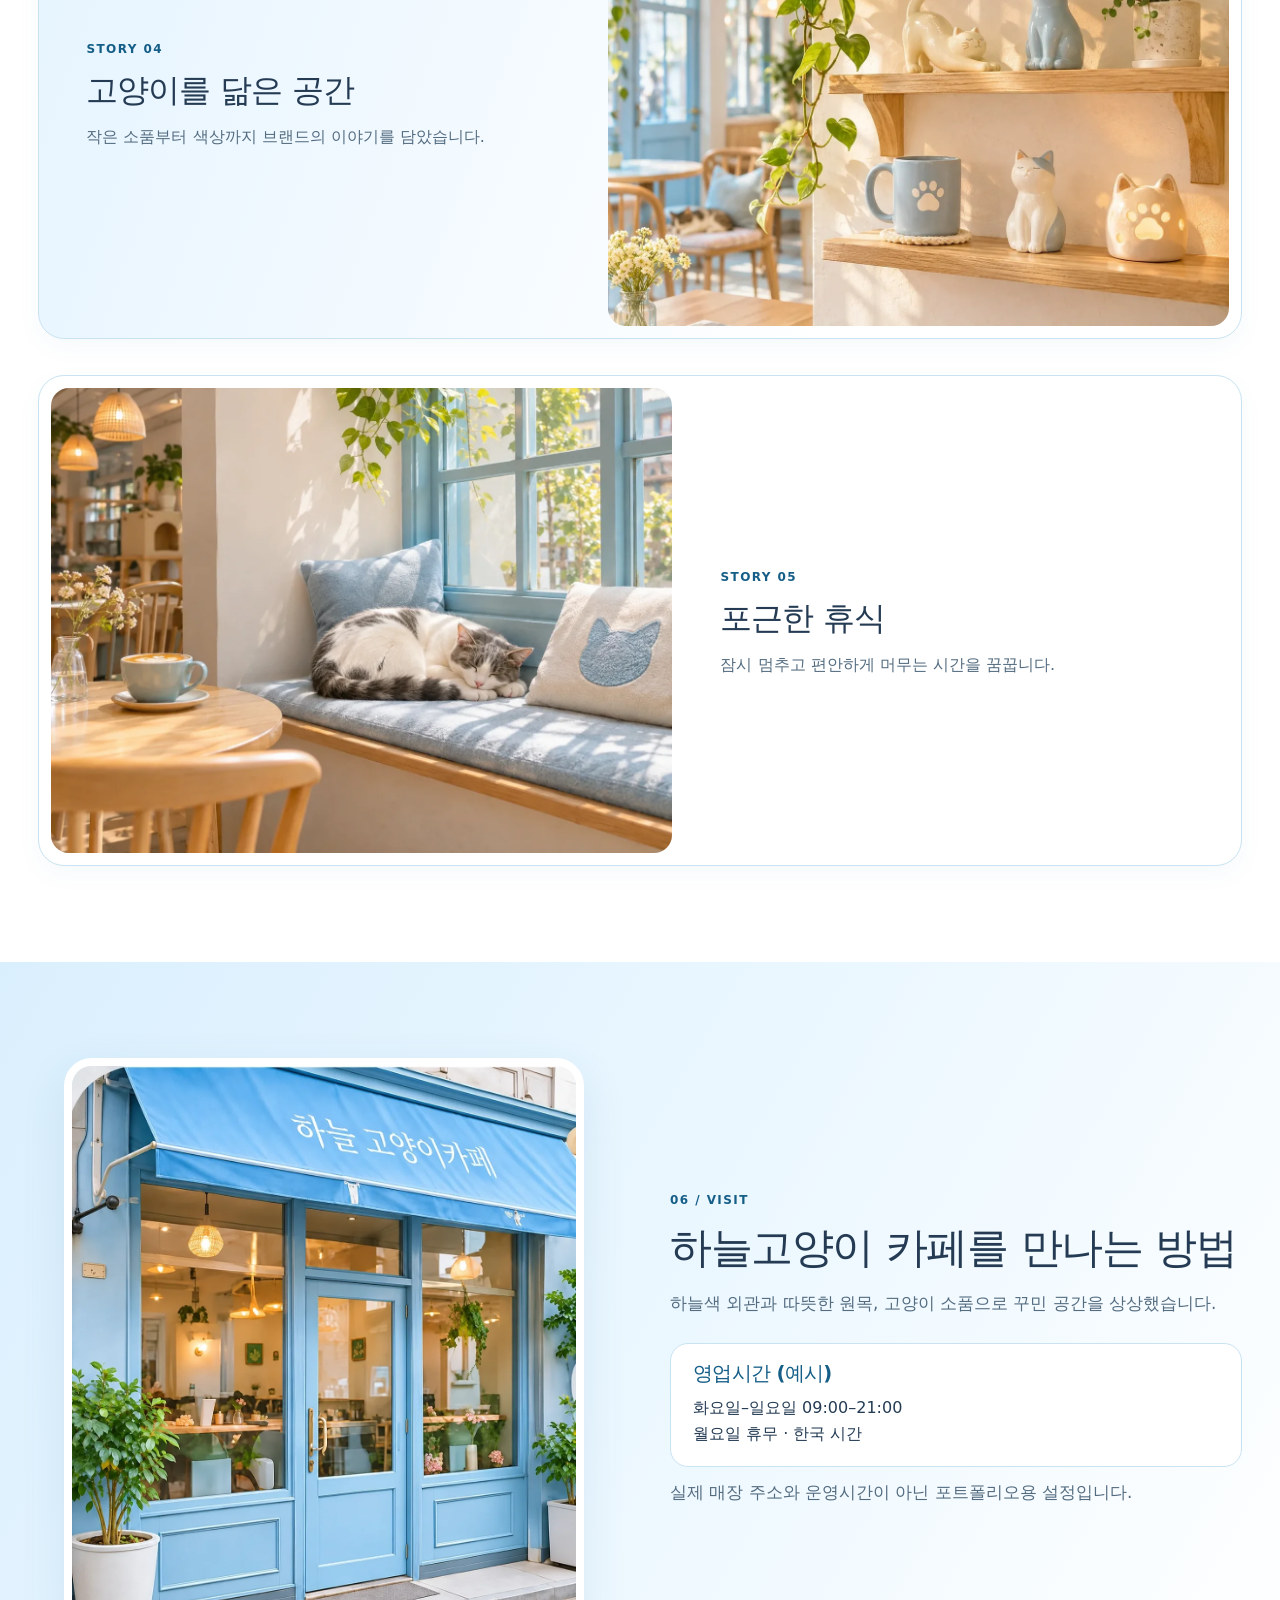
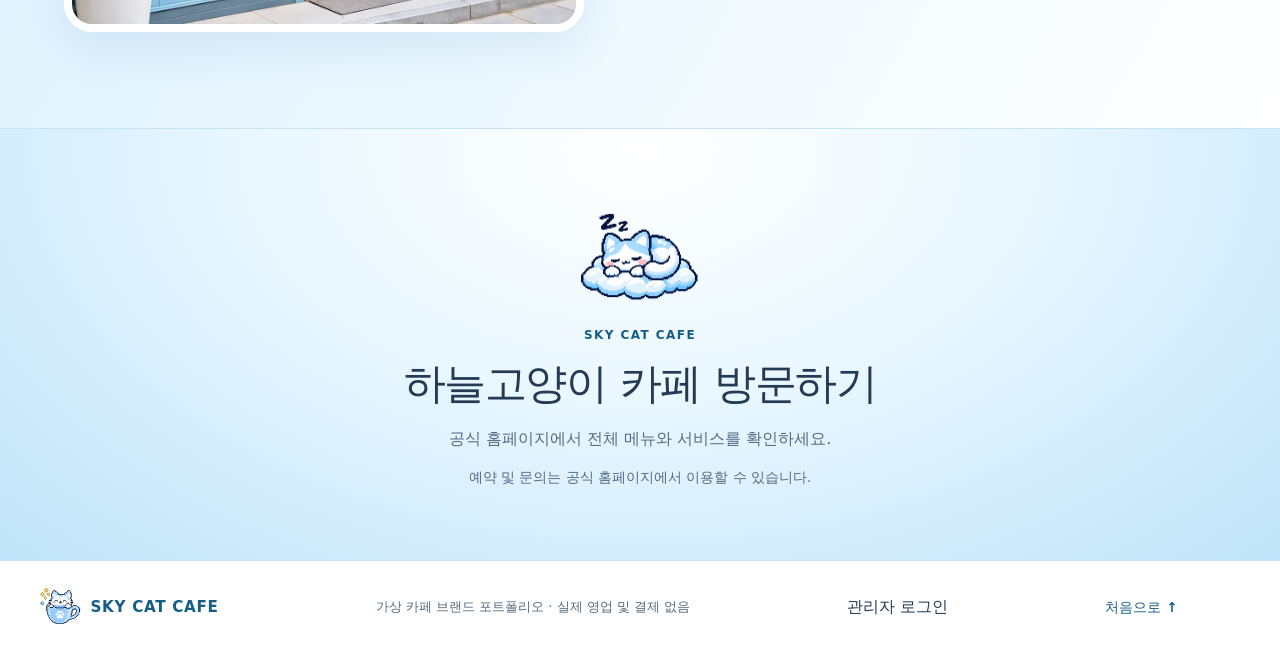
